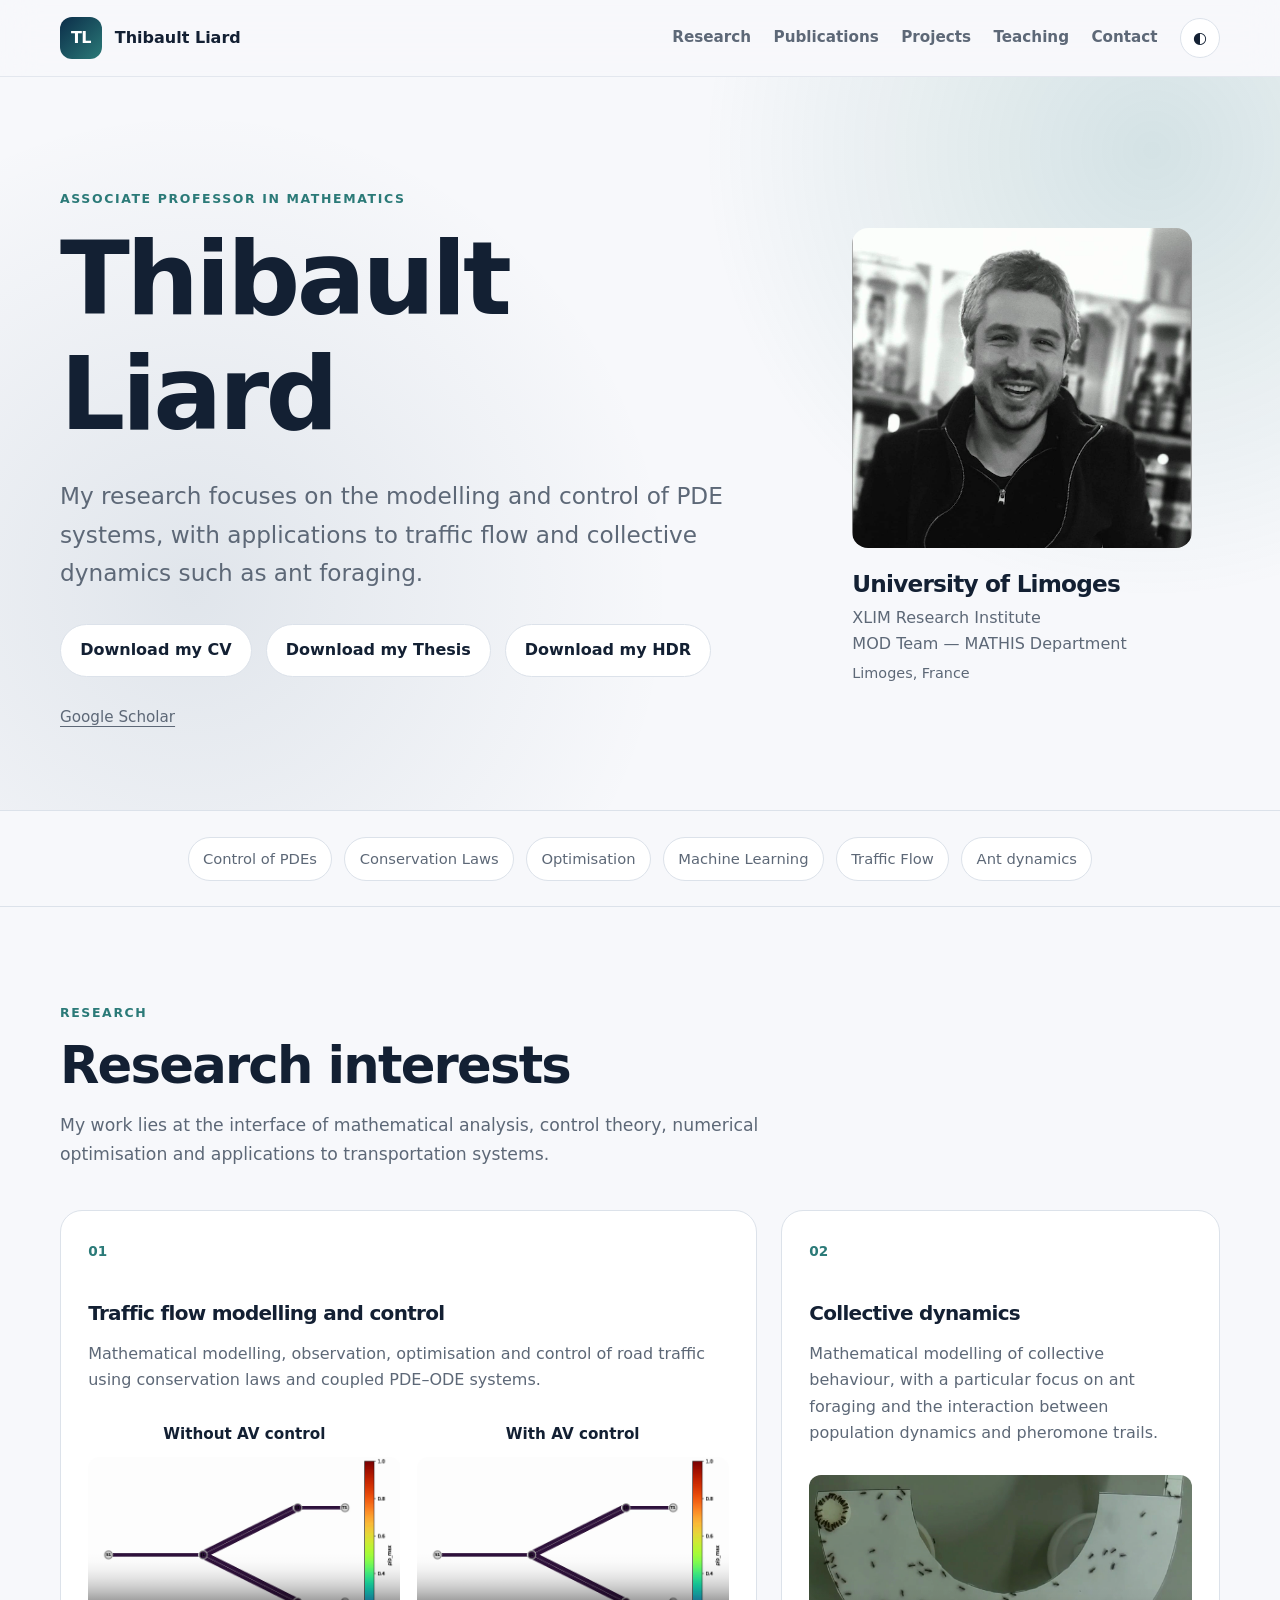
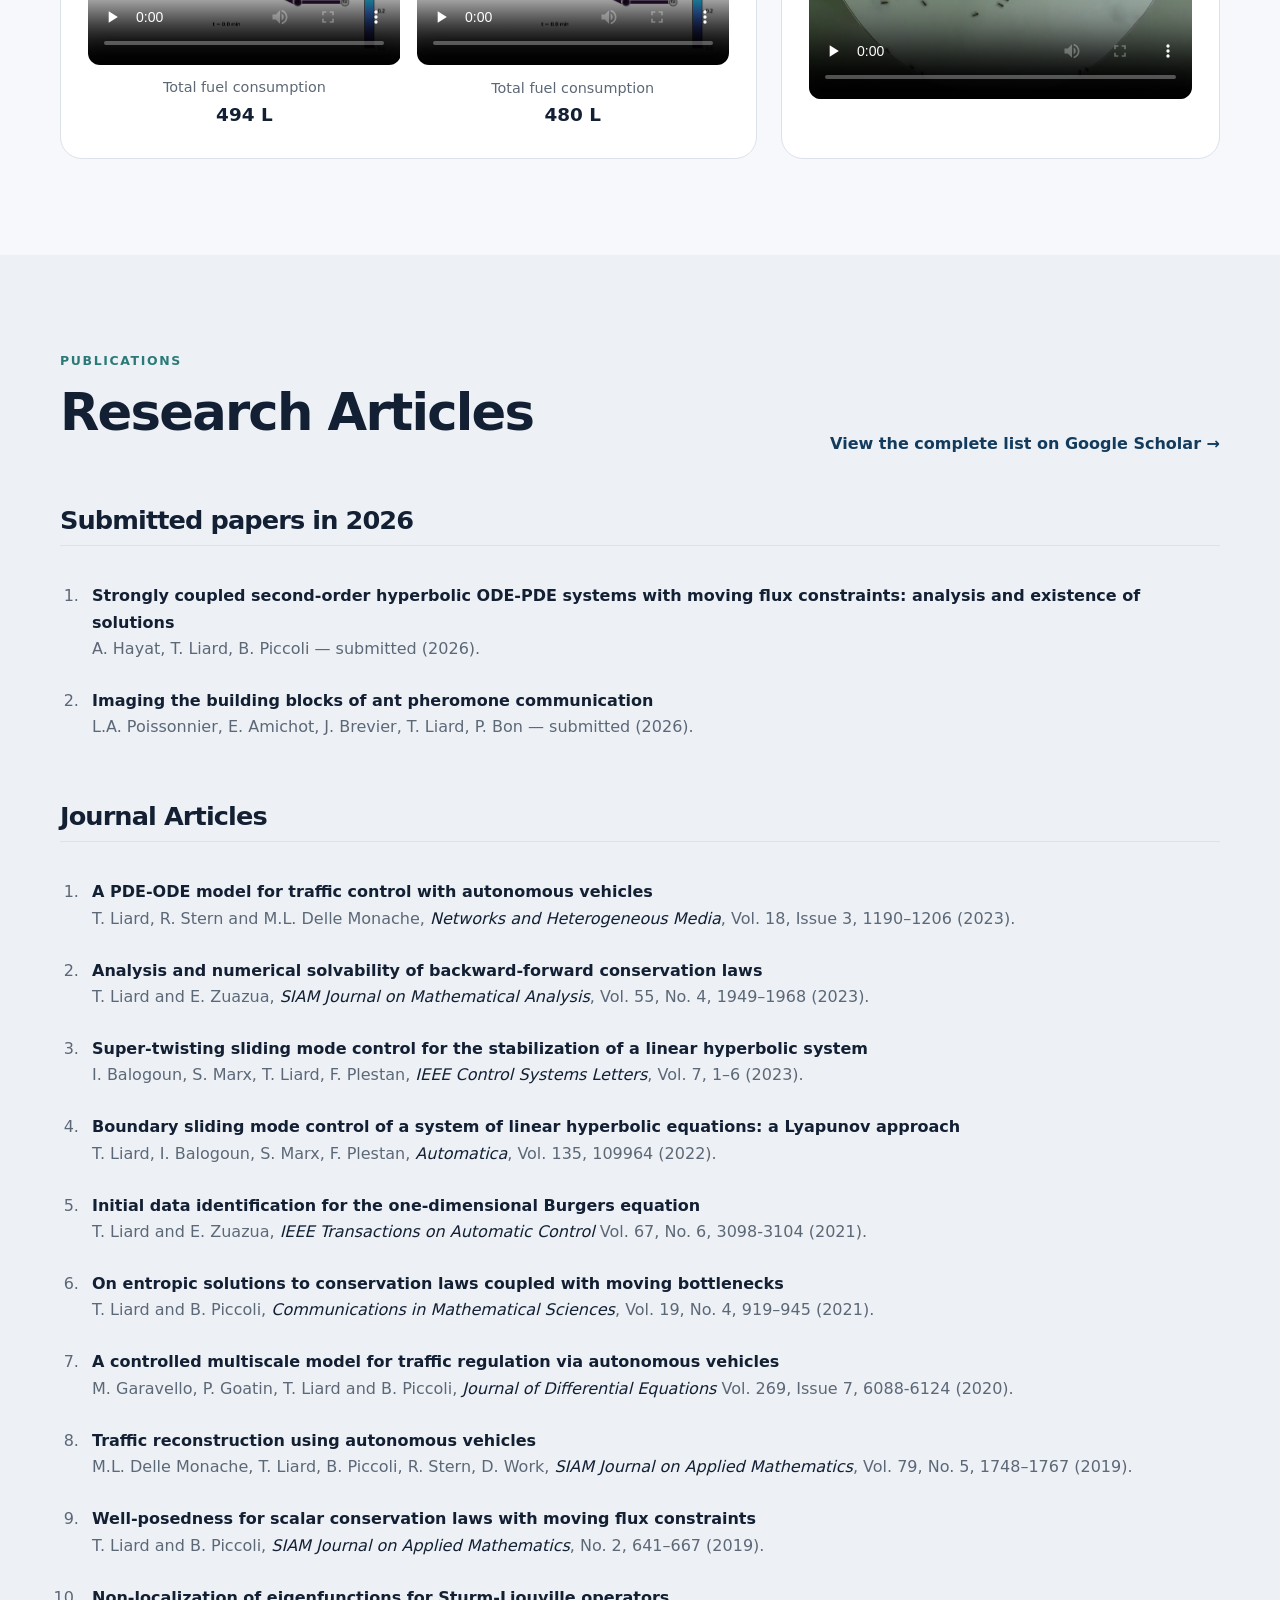
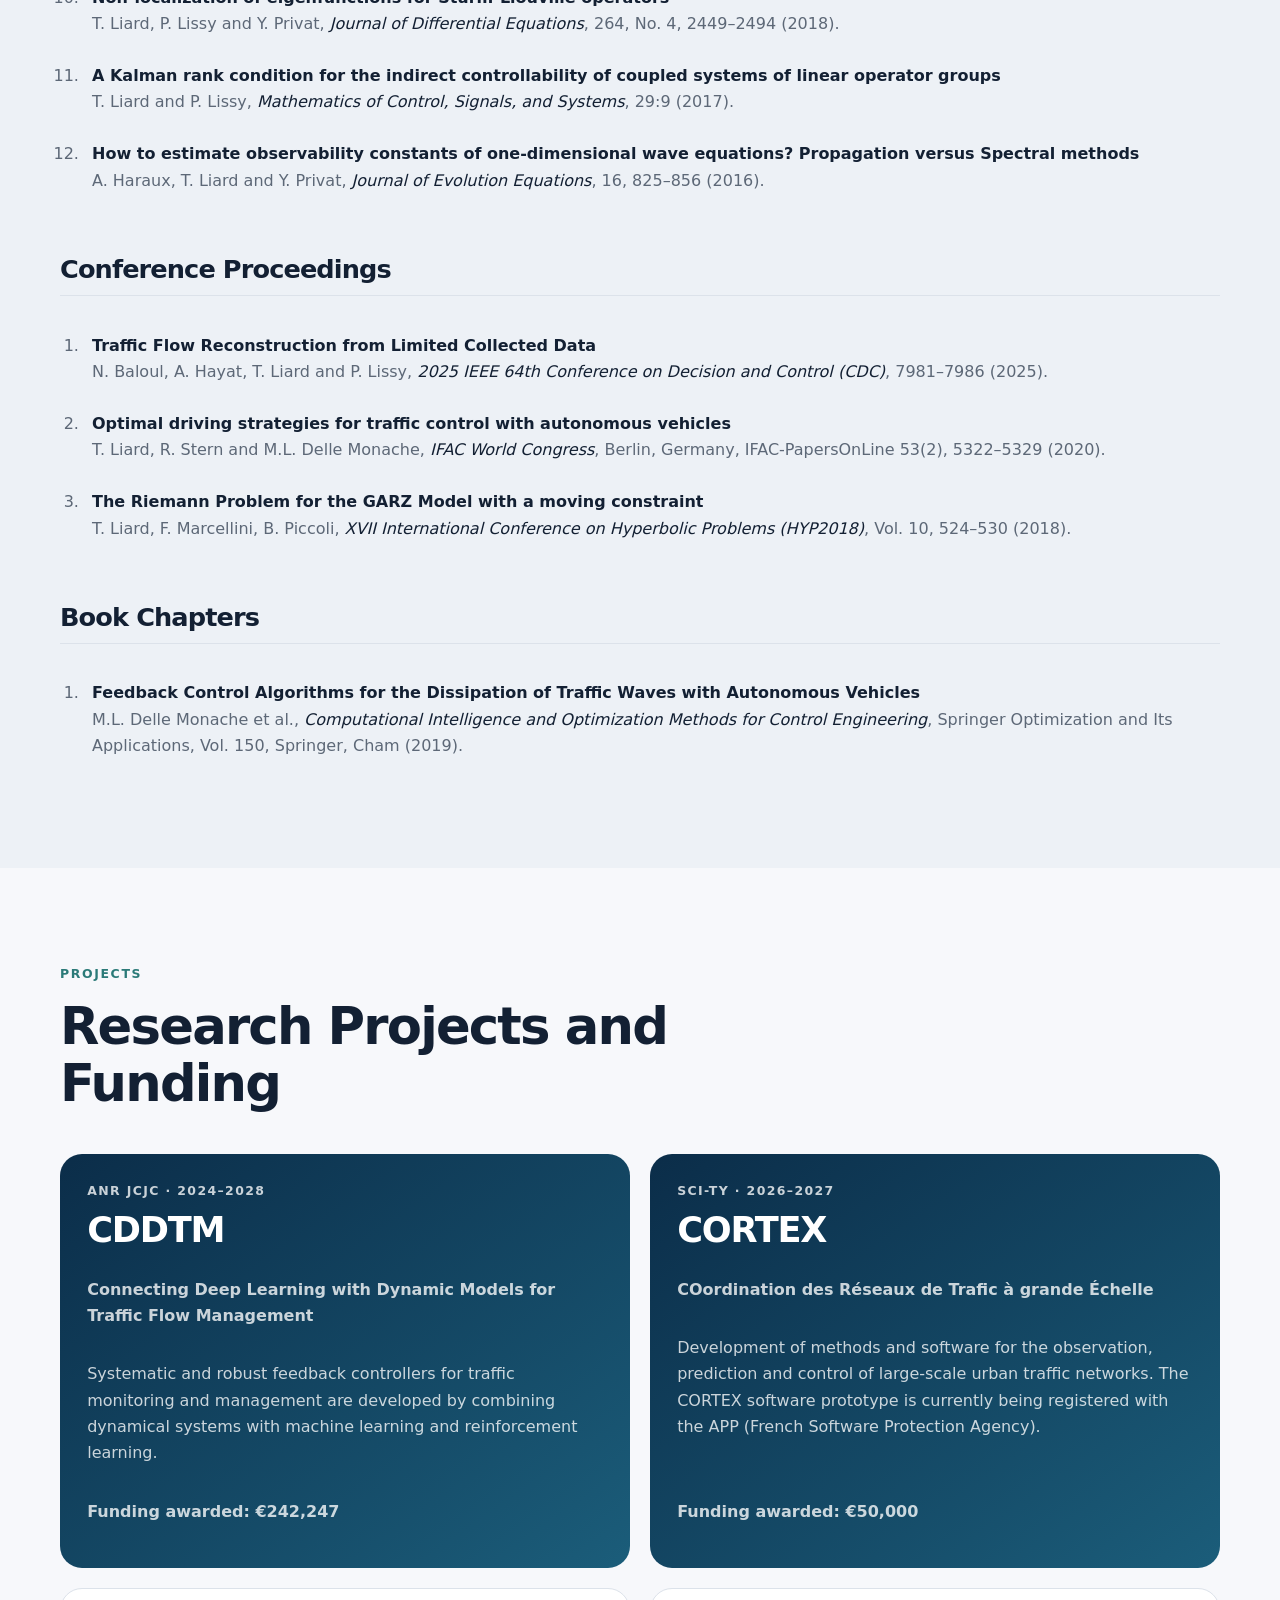
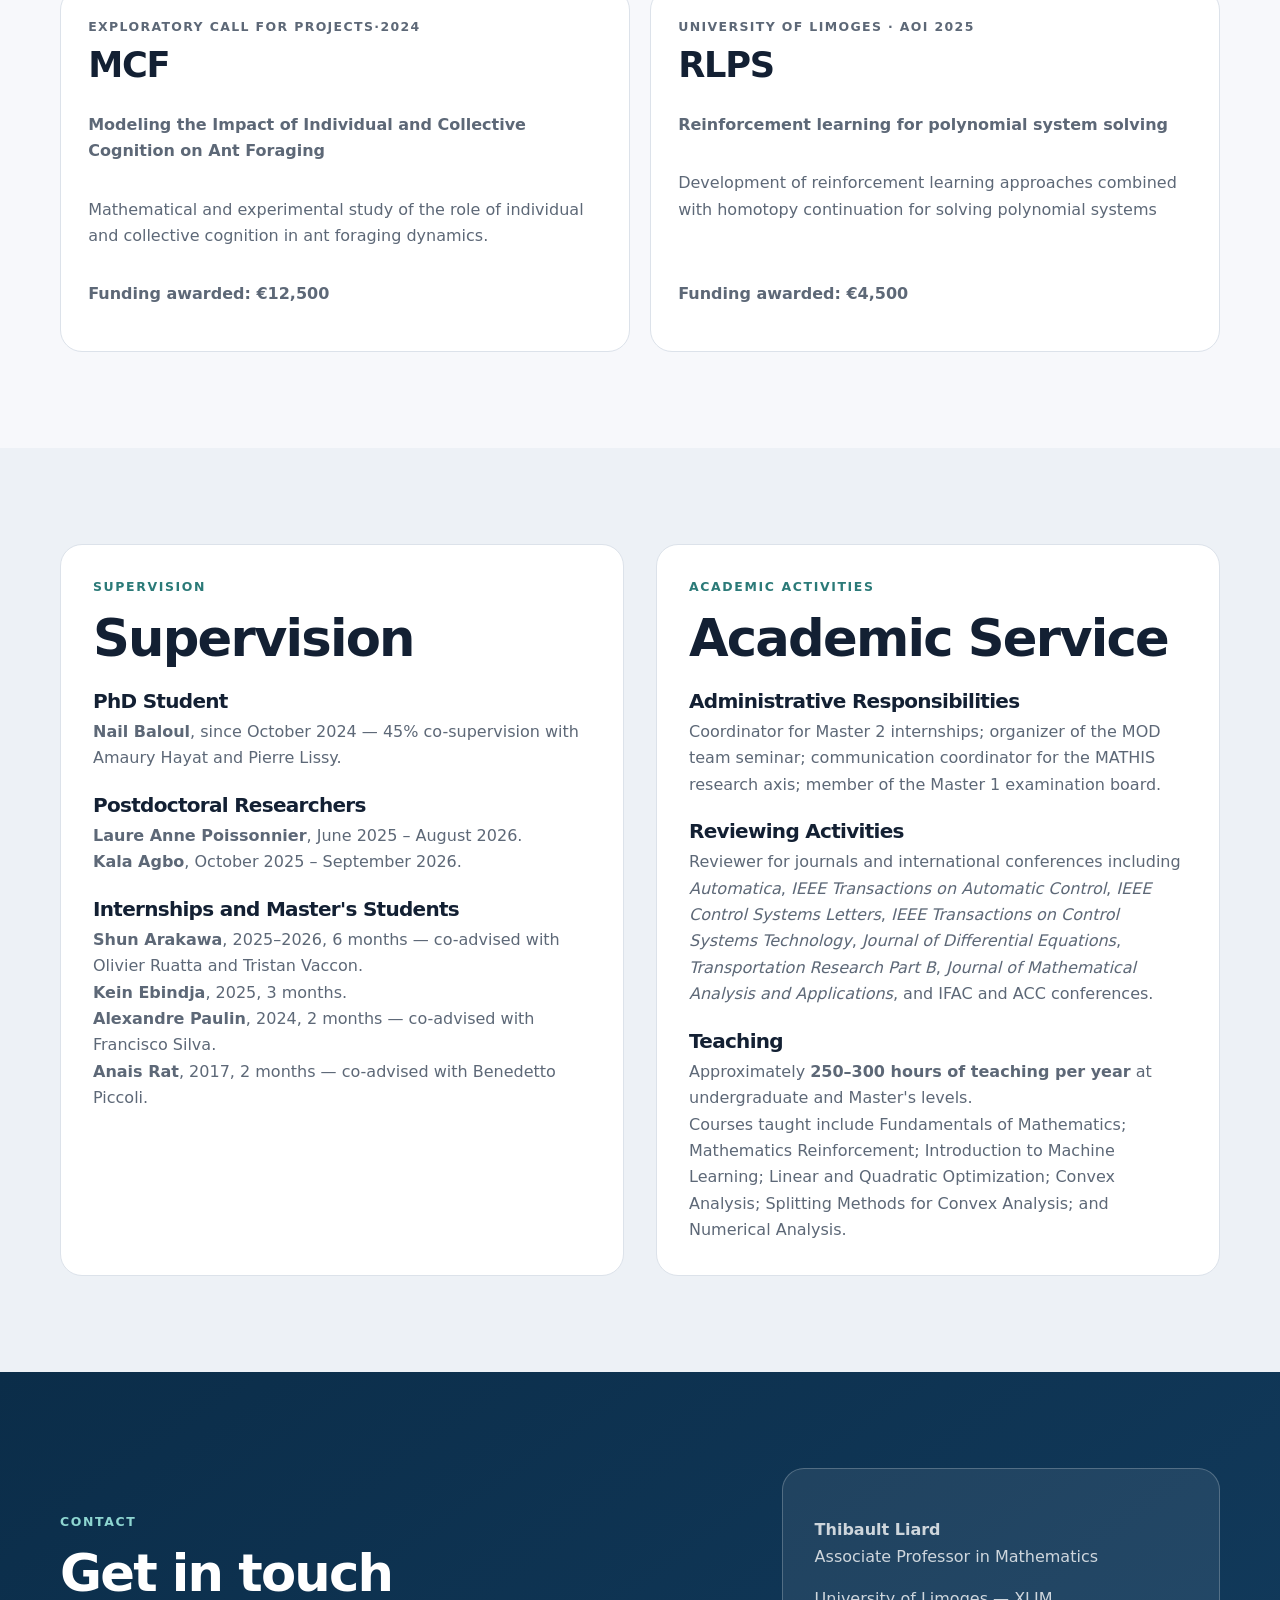
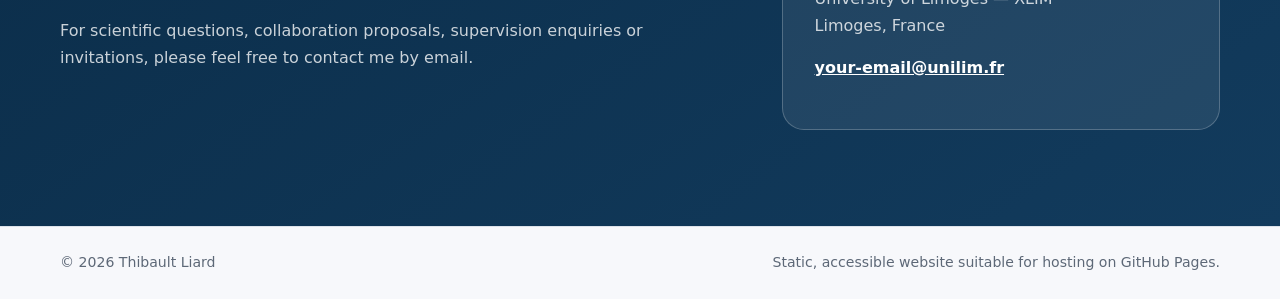
==== index.html @ 139b0fdb "Update index.html" ====
<!DOCTYPE html>
<html lang="en">
<head>
  <meta charset="utf-8">
  <meta name="viewport" content="width=device-width, initial-scale=1">
  <meta name="description" content="Professional website of Thibault Liard, Associate Professor in Mathematics at the University of Limoges and member of the XLIM research institute.">
  <title>Thibault Liard — Mathematics, Control and Traffic Flow</title>
  <link rel="stylesheet" href="styles.css">
  <script defer src="script.js"></script>
</head>
<body>
  <a class="skip-link" href="#contenu">Skip to content</a>

  <header class="site-header">
    <div class="container header-inner">
      <a class="brand" href="#accueil" aria-label="Back to the home page">
        <span class="brand-mark">TL</span>
        <span class="brand-text">Thibault Liard</span>
      </a>

      <button class="nav-toggle" type="button" aria-expanded="false" aria-controls="main-nav">
        <span class="sr-only">Open menu</span>
        <span></span><span></span><span></span>
      </button>

      <nav id="main-nav" class="main-nav" aria-label="Main navigation">
        <a href="#recherche">Research</a>
        <a href="#publications">Publications</a>
        <a href="#projets">Projects</a>
        <a href="#enseignement">Teaching</a>
        <a href="#contact">Contact</a>
        <button class="theme-toggle" type="button" aria-label="Change theme">◐</button>
      </nav>
    </div>
  </header>

  <main id="contenu">
    <section id="accueil" class="hero">
      <div class="container hero-grid">
        <div class="hero-copy">
          <p class="eyebrow">Associate Professor in Mathematics</p>
          <h1>Thibault Liard</h1>
          <p class="lead">
            My research focuses on the modelling and control of PDE systems, with applications to traffic flow and collective dynamics such as ant foraging.
          </p>
          <div class="hero-actions">
            <a class="button secondary" href="CV_Liard_en.pdf">Download my CV</a>
            <a class="button secondary" href="Thesis_Liard.pdf">Download my Thesis</a>
            <a class="button secondary" href="HDR_Liard.pdf">Download my HDR</a>
          </div>
          <ul class="quick-links" aria-label="Professional profiles">
            <li><a href="https://scholar.google.com/citations?user=RPJ83CIAAAAJ&hl=fr">Google Scholar</a></li>
          </ul>
        </div>

        <div class="hero-profile">
          <img class="profile-photo"
               src="photo-thibault.png"
               alt="Thibault Liard">

          <div class="profile-info">
            <h2>University of Limoges</h2>
            <p>XLIM Research Institute<br>MOD Team — MATHIS Department</p>
            <p class="small">Limoges, France</p>
          </div>
      </div>
    </section>

    <section class="section intro-strip" aria-label="Research areas">
      <div class="container chips">
        <span>Control of PDEs</span>
        <span>Conservation Laws</span>
        <span>Optimisation</span>
        <span>Machine Learning</span>
        <span>Traffic Flow</span>
        <span>Ant dynamics</span>
      </div>
    </section>

    <section id="recherche" class="section">
      <div class="container">
        <div class="section-heading">
          <p class="eyebrow">Research</p>
          <h2>Research interests</h2>
          <p>
            My work lies at the interface of mathematical analysis, control theory,
            numerical optimisation and applications to transportation systems.
          </p>
        </div>
        <div class="research-grid">

        <!-- TRAFFIC FLOW -->
        <article class="research-card">
          <span class="card-number">01</span>
          <h3>Traffic flow modelling and control</h3>
      
          <p>
            Mathematical modelling, observation, optimisation and control of road traffic
            using conservation laws and coupled PDE–ODE systems.
          </p>
      
          <div class="traffic-comparison">
      
            <div class="simulation">
              <h4>Without AV control</h4>
      
              <video controls playsinline preload="none"
                poster="frame_0001_nobn.png">
                <source src="trafic_sim_nobn.mp4" type="video/mp4">
              </video>
      
              <p class="tfc">
                Total fuel consumption<br>
                <strong>494 L</strong>
              </p>
            </div>
      
            <div class="simulation">
              <h4>With AV control</h4>
      
              <video controls playsinline preload="none"
                poster="frame_0001_bn.png">
                <source src="trafic_sim_bn.mp4" type="video/mp4">
              </video>
      
              <p class="tfc">
                Total fuel consumption<br>
                <strong>480 L</strong>
              </p>
            </div>
      
          </div>
        </article>
      
      
        <!-- ANTS -->
        <article class="research-card">
          <span class="card-number">02</span>
          <h3>Collective dynamics</h3>
      
          <p>
            Mathematical modelling of collective behaviour, with a particular focus
            on ant foraging and the interaction between population dynamics and
            pheromone trails.
          </p>
      
          <div class="ants-video">
            <video controls playsinline preload="none"
              poster="frame_4000_ant.png">
              <source src="ants.mp4" type="video/mp4">
            </video>
          </div>
      
        </article>
      
      </div>
 
      </div>
    </section>
    <section id="publications" class="section section-alt">
      <div class="container">
    
        <div class="section-heading split-heading">
          <div>
            <p class="eyebrow">Publications</p>
            <h2>Research Articles</h2>
          </div>
          <a class="text-link" href="https://scholar.google.com/citations?user=RPJ83CIAAAAJ&hl=fr">View the complete list on Google Scholar →</a>
        </div>
    
    
        <!-- SUBMITTED PAPERS -->
        <div class="publication-group">
          <h3 class="publication-category">Submitted papers in 2026</h3>
    
          <ol class="publication-items">
            <li>
              <strong>Strongly coupled second-order hyperbolic ODE-PDE systems with moving flux constraints: analysis and existence of solutions</strong><br>
              A. Hayat, T. Liard, B. Piccoli — submitted (2026).
            </li>
    
            <li>
              <strong>Imaging the building blocks of ant pheromone communication</strong><br>
              L.A. Poissonnier, E. Amichot, J. Brevier, T. Liard, P. Bon — submitted (2026).
            </li>
          </ol>
        </div>
    
    
        <!-- JOURNAL ARTICLES -->
        <div class="publication-group">
          <h3 class="publication-category">Journal Articles</h3>
    
          <ol class="publication-items">
    
            <li>
              <strong>A PDE-ODE model for traffic control with autonomous vehicles</strong><br>
              T. Liard, R. Stern and M.L. Delle Monache,
              <em>Networks and Heterogeneous Media</em>,
              Vol. 18, Issue 3, 1190–1206 (2023).
            </li>
    
            <li>
              <strong>Analysis and numerical solvability of backward-forward conservation laws</strong><br>
              T. Liard and E. Zuazua,
              <em>SIAM Journal on Mathematical Analysis</em>,
              Vol. 55, No. 4, 1949–1968 (2023).
            </li>
    
            <li>
              <strong>Super-twisting sliding mode control for the stabilization of a linear hyperbolic system</strong><br>
              I. Balogoun, S. Marx, T. Liard, F. Plestan,
              <em>IEEE Control Systems Letters</em>,
              Vol. 7, 1–6 (2023).
            </li>
    
            <li>
              <strong>Boundary sliding mode control of a system of linear hyperbolic equations: a Lyapunov approach</strong><br>
              T. Liard, I. Balogoun, S. Marx, F. Plestan,
              <em>Automatica</em>,
              Vol. 135, 109964 (2022).
            </li>
    
            <li>
              <strong>Initial data identification for the one-dimensional Burgers equation</strong><br>
              T. Liard and E. Zuazua,
              <em>IEEE Transactions on Automatic Control</em> 
              Vol. 67, No. 6, 3098-3104 (2021).
            </li>
    
            <li>
              <strong>On entropic solutions to conservation laws coupled with moving bottlenecks</strong><br>
              T. Liard and B. Piccoli,
              <em>Communications in Mathematical Sciences</em>,
              Vol. 19, No. 4, 919–945 (2021).
            </li>
    
            <li>
              <strong>A controlled multiscale model for traffic regulation via autonomous vehicles</strong><br>
              M. Garavello, P. Goatin, T. Liard and B. Piccoli,
              <em>Journal of Differential Equations</em> 
              Vol. 269, Issue 7, 6088-6124 (2020).
            </li>
    
            <li>
              <strong>Traffic reconstruction using autonomous vehicles</strong><br>
              M.L. Delle Monache, T. Liard, B. Piccoli, R. Stern, D. Work,
              <em>SIAM Journal on Applied Mathematics</em>,
              Vol. 79, No. 5, 1748–1767 (2019).
            </li>
    
            <li>
              <strong>Well-posedness for scalar conservation laws with moving flux constraints</strong><br>
              T. Liard and B. Piccoli,
              <em>SIAM Journal on Applied Mathematics</em>,
              No. 2, 641–667 (2019).
            </li>
    
            <li>
              <strong>Non-localization of eigenfunctions for Sturm-Liouville operators</strong><br>
              T. Liard, P. Lissy and Y. Privat,
              <em>Journal of Differential Equations</em>,
              264, No. 4, 2449–2494 (2018).
            </li>
    
            <li>
              <strong>A Kalman rank condition for the indirect controllability of coupled systems of linear operator groups</strong><br>
              T. Liard and P. Lissy,
              <em>Mathematics of Control, Signals, and Systems</em>,
              29:9 (2017).
            </li>
    
            <li>
              <strong>How to estimate observability constants of one-dimensional wave equations? Propagation versus Spectral methods</strong><br>
              A. Haraux, T. Liard and Y. Privat,
              <em>Journal of Evolution Equations</em>,
              16, 825–856 (2016).
            </li>
    
          </ol>
        </div>
    
    
        <!-- CONFERENCE PROCEEDINGS -->
        <div class="publication-group">
          <h3 class="publication-category">Conference Proceedings</h3>
    
          <ol class="publication-items">
    
            <li>
              <strong>Traffic Flow Reconstruction from Limited Collected Data</strong><br>
              N. Baloul, A. Hayat, T. Liard and P. Lissy,
              <em>2025 IEEE 64th Conference on Decision and Control (CDC)</em>,
              7981–7986 (2025).
            </li>
    
            <li>
              <strong>Optimal driving strategies for traffic control with autonomous vehicles</strong><br>
              T. Liard, R. Stern and M.L. Delle Monache,
              <em>IFAC World Congress</em>, Berlin, Germany,
              IFAC-PapersOnLine 53(2), 5322–5329 (2020).
            </li>
    
            <li>
              <strong>The Riemann Problem for the GARZ Model with a moving constraint</strong><br>
              T. Liard, F. Marcellini, B. Piccoli,
              <em>XVII International Conference on Hyperbolic Problems (HYP2018)</em>,
              Vol. 10, 524–530 (2018).
            </li>
    
          </ol>
        </div>
    
    
        <!-- BOOK CHAPTERS -->
        <div class="publication-group">
          <h3 class="publication-category">Book Chapters</h3>
    
          <ol class="publication-items">
            <li>
              <strong>Feedback Control Algorithms for the Dissipation of Traffic Waves with Autonomous Vehicles</strong><br>
              M.L. Delle Monache et al.,
              <em>Computational Intelligence and Optimization Methods for Control Engineering</em>,
              Springer Optimization and Its Applications, Vol. 150, Springer, Cham (2019).
            </li>
          </ol>
        </div>
    
      </div>
    </section>

    <section id="projets" class="section">
  <div class="container">

    <div class="section-heading">
      <p class="eyebrow">Projects</p>
      <h2>Research Projects and Funding</h2>
    </div>

    <div class="card-grid two-columns">

      <!-- CDDTM -->
      <article class="project-card featured">
        <p class="project-type">ANR JCJC · 2024–2028</p>
        <h3>CDDTM</h3>

        <p class="project-subtitle">
         Connecting Deep Learning with Dynamic Models for Traffic Flow Management
        </p>

        <p>
         Systematic and robust feedback controllers for traffic monitoring and management are developed by combining dynamical systems with machine learning and reinforcement learning. 
        </p>

        <p>
          <strong>Funding awarded: €242,247</strong>
        </p>
      </article>


      <!-- CORTEX -->
      <article class="project-card featured">
        <p class="project-type">Sci-ty · 2026–2027</p>

        <h3>CORTEX</h3>

        <p class="project-subtitle">
          COordination des Réseaux de Trafic à grande Échelle
        </p>

        <p>
          Development of methods and software for the observation, prediction
          and control of large-scale urban traffic networks.
          The CORTEX software prototype is currently being registered
          with the APP (French Software Protection Agency).
        </p>
        <p>
          <strong>Funding awarded: €50,000</strong>
        </p>


      </article>


      <!-- MCF -->
      <article class="project-card">
        <p class="project-type">Exploratory Call for Projects·2024</p>

        <h3>MCF</h3>

        <p class="project-subtitle">
          Modeling the Impact of Individual and Collective Cognition on Ant Foraging
        </p>

        <p>
          Mathematical and experimental study of the role of individual
          and collective cognition in ant foraging dynamics.
        </p>

        <p>
          <strong>Funding awarded: €12,500</strong>
        </p>
      </article>


      <!-- RLPS -->
      <article class="project-card">
        <p class="project-type">University of Limoges · AOI 2025</p>

        <h3>RLPS</h3>

        <p class="project-subtitle">
          Reinforcement learning for polynomial system solving
        </p>

        <p>
          Development of reinforcement learning approaches combined with homotopy continuation 
          for solving polynomial systems
        </p>

        <p>
          <strong>Funding awarded: €4,500</strong>
        </p>
      </article>

    </div>
  </div>
</section>

<section id="enseignement" class="section section-alt">
  <div class="container academic-grid">

    <!-- SUPERVISION -->
    <div class="academic-block">
      <p class="eyebrow">Supervision</p>
      <h2>Supervision</h2>

      <div class="academic-subsection">
        <h3>PhD Student</h3>
        <p>
          <strong>Nail Baloul</strong>, since October 2024 —
          45% co-supervision with Amaury Hayat and Pierre Lissy.
        </p>
      </div>

      <div class="academic-subsection">
        <h3>Postdoctoral Researchers</h3>
        <p>
          <strong>Laure Anne Poissonnier</strong>, June 2025 – August 2026.<br>
          <strong>Kala Agbo</strong>, October 2025 – September 2026.
        </p>
      </div>

      <div class="academic-subsection">
        <h3>Internships and Master's Students</h3>
        <p>
          <strong>Shun Arakawa</strong>, 2025–2026, 6 months —
          co-advised with Olivier Ruatta and Tristan Vaccon.<br>
          <strong>Kein Ebindja</strong>, 2025, 3 months.<br>
          <strong>Alexandre Paulin</strong>, 2024, 2 months —
          co-advised with Francisco Silva.<br>
          <strong>Anais Rat</strong>, 2017, 2 months —
          co-advised with Benedetto Piccoli.
        </p>
      </div>
    </div>


    <!-- ACADEMIC SERVICE -->
    <div class="academic-block">
      <p class="eyebrow">Academic Activities</p>
      <h2>Academic Service</h2>

      <div class="academic-subsection">
        <h3>Administrative Responsibilities</h3>
        <p>
          Coordinator for Master 2 internships; organizer of the MOD team seminar;
          communication coordinator for the MATHIS research axis;
          member of the Master 1 examination board.
        </p>
      </div>

      <div class="academic-subsection">
        <h3>Reviewing Activities</h3>
        <p>
          Reviewer for journals and international conferences including
          <em>Automatica</em>,
          <em>IEEE Transactions on Automatic Control</em>,
          <em>IEEE Control Systems Letters</em>,
          <em>IEEE Transactions on Control Systems Technology</em>,
          <em>Journal of Differential Equations</em>,
          <em>Transportation Research Part B</em>,
          <em>Journal of Mathematical Analysis and Applications</em>,
          and IFAC and ACC conferences.
        </p>
      </div>

      <div class="academic-subsection">
        <h3>Teaching</h3>
        <p>
          Approximately <strong>250–300 hours of teaching per year</strong>
          at undergraduate and Master's levels.
        </p>
        <p>
          Courses taught include Fundamentals of Mathematics; Mathematics Reinforcement;
          Introduction to Machine Learning; Linear and Quadratic Optimization;
          Convex Analysis; Splitting Methods for Convex Analysis; and Numerical Analysis.
        </p>
      </div>
    </div>

  </div>
</section>

    <section id="contact" class="section contact-section">
      <div class="container contact-grid">
        <div>
          <p class="eyebrow">Contact</p>
          <h2>Get in touch</h2>
          <p>
            For scientific questions, collaboration proposals, supervision
            enquiries or invitations, please feel free to contact me by email.
          </p>
        </div>
        <div class="contact-card">
          <p><strong>Thibault Liard</strong><br>Associate Professor in Mathematics</p>
          <p>University of Limoges — XLIM<br>Limoges, France</p>
          <p><a href="mailto:your-email@unilim.fr">your-email@unilim.fr</a></p>
        </div>
      </div>
    </section>
  </main>

  <footer class="site-footer">
    <div class="container footer-inner">
      <p>© <span id="year"></span> Thibault Liard</p>
      <p>Static, accessible website suitable for hosting on GitHub Pages.</p>
    </div>
  </footer>
</body>
</html>
---- styles.css ----
:root {
  --bg: #f7f8fb;
  --surface: #ffffff;
  --surface-alt: #edf1f6;
  --text: #132033;
  --muted: #5d6877;
  --line: #dce2ea;
  --primary: #123b5d;
  --primary-strong: #0b2d49;
  --accent: #2b7a78;
  --shadow: 0 20px 60px rgba(19, 32, 51, 0.10);
  --radius: 22px;
  --container: 1160px;
}

html[data-theme="dark"] {
  --bg: #0c1420;
  --surface: #121e2d;
  --surface-alt: #162435;
  --text: #edf3f8;
  --muted: #a8b5c4;
  --line: #29394c;
  --primary: #78b7dd;
  --primary-strong: #9ccbe7;
  --accent: #77c7c1;
  --shadow: 0 20px 60px rgba(0, 0, 0, 0.25);
}

* { box-sizing: border-box; }
html { scroll-behavior: smooth; }
body {
  margin: 0;
  font-family: Inter, ui-sans-serif, system-ui, -apple-system, BlinkMacSystemFont, "Segoe UI", sans-serif;
  background: var(--bg);
  color: var(--text);
  line-height: 1.65;
}

a { color: inherit; }
img { max-width: 100%; }
button, input, textarea, select { font: inherit; }

.container {
  width: min(calc(100% - 2rem), var(--container));
  margin-inline: auto;
}

.skip-link {
  position: fixed;
  left: 1rem;
  top: -5rem;
  z-index: 999;
  padding: .75rem 1rem;
  background: var(--surface);
  border-radius: .5rem;
}
.skip-link:focus { top: 1rem; }

.sr-only {
  position: absolute;
  width: 1px;
  height: 1px;
  padding: 0;
  margin: -1px;
  overflow: hidden;
  clip: rect(0, 0, 0, 0);
  white-space: nowrap;
  border: 0;
}

.site-header {
  position: sticky;
  top: 0;
  z-index: 50;
  background: color-mix(in srgb, var(--bg) 88%, transparent);
  backdrop-filter: blur(18px);
  border-bottom: 1px solid color-mix(in srgb, var(--line) 70%, transparent);
}

.header-inner {
  min-height: 76px;
  display: flex;
  align-items: center;
  justify-content: space-between;
  gap: 2rem;
}

.brand {
  display: inline-flex;
  align-items: center;
  gap: .8rem;
  text-decoration: none;
  font-weight: 750;
}

.brand-mark {
  display: grid;
  place-items: center;
  width: 42px;
  height: 42px;
  border-radius: 12px;
  color: white;
  background: linear-gradient(135deg, var(--primary-strong), var(--accent));
  letter-spacing: -.04em;
}

.main-nav {
  display: flex;
  align-items: center;
  gap: 1.4rem;
}

.main-nav a {
  text-decoration: none;
  font-size: .95rem;
  font-weight: 650;
  color: var(--muted);
}
.main-nav a:hover, .main-nav a:focus { color: var(--primary); }

.theme-toggle, .nav-toggle {
  border: 1px solid var(--line);
  background: var(--surface);
  color: var(--text);
  cursor: pointer;
}

.theme-toggle {
  width: 40px;
  height: 40px;
  border-radius: 50%;
}

.nav-toggle {
  display: none;
  width: 44px;
  height: 44px;
  border-radius: 12px;
  align-items: center;
  justify-content: center;
  flex-direction: column;
  gap: 4px;
}
.nav-toggle span:not(.sr-only) {
  display: block;
  width: 20px;
  height: 2px;
  background: currentColor;
}

.hero {
  padding: 7rem 0 5rem;
  overflow: hidden;
  background:
    radial-gradient(circle at 90% 10%, color-mix(in srgb, var(--accent) 17%, transparent), transparent 28rem),
    radial-gradient(circle at 15% 70%, color-mix(in srgb, var(--primary) 10%, transparent), transparent 30rem);
}

.hero-grid {
  display: grid;
  grid-template-columns: minmax(0, 1.55fr) minmax(280px, .8fr);
  gap: 5rem;
  align-items: center;
}

.eyebrow {
  margin: 0 0 .8rem;
  color: var(--accent);
  text-transform: uppercase;
  letter-spacing: .13em;
  font-size: .78rem;
  font-weight: 800;
}

h1, h2, h3 {
  line-height: 1.12;
  letter-spacing: -.035em;
}
h1 {
  margin: 0;
  max-width: 850px;
  font-size: clamp(3rem, 8vw, 6.8rem);
}
h2 {
  margin: 0 0 1rem;
  font-size: clamp(2rem, 4vw, 3.5rem);
}
h3 {
  margin: 0 0 .7rem;
  font-size: 1.25rem;
}

.lead {
  max-width: 760px;
  margin: 1.6rem 0 0;
  font-size: clamp(1.15rem, 2vw, 1.45rem);
  color: var(--muted);
}

.hero-actions {
  display: flex;
  flex-wrap: wrap;
  gap: .85rem;
  margin-top: 2rem;
}

.button {
  display: inline-flex;
  align-items: center;
  justify-content: center;
  min-height: 48px;
  padding: .75rem 1.2rem;
  border-radius: 999px;
  font-weight: 750;
  text-decoration: none;
  border: 1px solid transparent;
}
.button.primary { background: var(--primary); color: var(--bg); }
html:not([data-theme="dark"]) .button.primary { color: #fff; }
.button.primary:hover { background: var(--primary-strong); }
.button.secondary { background: var(--surface); border-color: var(--line); }
.button.secondary:hover { border-color: var(--primary); }

.quick-links {
  display: flex;
  flex-wrap: wrap;
  gap: 1.3rem;
  list-style: none;
  margin: 1.7rem 0 0;
  padding: 0;
}
.quick-links a {
  color: var(--muted);
  text-underline-offset: .25rem;
  font-size: .95rem;
}
.hero-profile {
  max-width: 340px;
}

.profile-photo {
  width: 100%;
  height: 320px;
  object-fit: cover;
  object-position: center;
  border-radius: 16px;
  display: block;
}

.profile-info {
  margin-top: 1.4rem;
}

.profile-info h2 {
  margin-bottom: .5rem;
  font-size: 1.45rem;
}

.profile-info p {
  margin: .3rem 0;
  color: var(--muted);
}

.profile-info .small {
  font-size: .9rem;
}

.section { padding: 6rem 0; }
.section-alt { background: var(--surface-alt); }
.intro-strip { padding: 1.6rem 0; border-block: 1px solid var(--line); }

.chips {
  display: flex;
  flex-wrap: wrap;
  justify-content: center;
  gap: .75rem;
}
.chips span {
  padding: .55rem .9rem;
  background: var(--surface);
  border: 1px solid var(--line);
  border-radius: 999px;
  color: var(--muted);
  font-size: .92rem;
}

.section-heading {
  max-width: 760px;
  margin-bottom: 2.6rem;
}
.section-heading > p:not(.eyebrow) { color: var(--muted); font-size: 1.08rem; }
.split-heading {
  max-width: none;
  display: flex;
  align-items: end;
  justify-content: space-between;
  gap: 2rem;
}
.text-link { color: var(--primary); font-weight: 750; text-decoration: none; }
.text-link:hover { text-decoration: underline; }

.card-grid {
  display: grid;
  gap: 1.25rem;
}
.three-columns { grid-template-columns: repeat(3, 1fr); }
.two-columns { grid-template-columns: repeat(2, 1fr); }

.card, .project-card, .news-card {
  padding: 1.7rem;
  background: var(--surface);
  border: 1px solid var(--line);
  border-radius: var(--radius);
}
.card p, .project-card p, .news-card p { color: var(--muted); }
.card-number {
  display: inline-block;
  margin-bottom: 2.5rem;
  color: var(--accent);
  font-weight: 800;
  font-size: .85rem;
}

.publication-list { border-top: 1px solid var(--line); }
.publication {
  display: grid;
  grid-template-columns: 100px 1fr;
  gap: 1.5rem;
  padding: 2rem 0;
  border-bottom: 1px solid var(--line);
}
.publication p { margin: .35rem 0 0; color: var(--muted); }
.pub-year { color: var(--accent); font-size: 1.15rem; font-weight: 800; }
.pub-meta { font-size: .92rem; }

.project-card {
  min-height: 340px;
  padding: 1.7rem;
  background: var(--surface);
  border: 1px solid var(--line);
  border-radius: var(--radius);

  display: grid;
  grid-template-rows: auto auto auto 1fr auto;
  align-content: start;
}
.project-card.featured {
  color: white;
  background: linear-gradient(145deg, var(--primary-strong), #1b5d7a);
  border: none;
}
.project-card.featured p { color: rgba(255,255,255,.78); }
.project-type {
  margin: 0 0 .5rem;
  text-transform: uppercase;
  font-size: .78rem;
  letter-spacing: .11em;
  font-weight: 800;
}
.project-card h3 { font-size: 2.2rem; }
.project-subtitle { font-weight: 700; }

.teaching-grid {
  display: grid;
  grid-template-columns: minmax(0, .8fr) minmax(0, 1.2fr);
  gap: 5rem;
}
.timeline { border-left: 1px solid var(--line); padding-left: 2rem; }
.timeline article { position: relative; padding: 0 0 2.3rem; }
.timeline article:last-child { padding-bottom: 0; }
.timeline-dot {
  position: absolute;
  left: calc(-2rem - 7px);
  top: .4rem;
  width: 13px;
  height: 13px;
  border-radius: 50%;
  background: var(--accent);
  box-shadow: 0 0 0 5px var(--surface-alt);
}
.timeline-label { margin: 0 0 .35rem; color: var(--accent); font-weight: 800; font-size: .8rem; text-transform: uppercase; letter-spacing: .11em; }
.timeline p:last-child { color: var(--muted); }

.news-grid { display: grid; grid-template-columns: repeat(3, 1fr); gap: 1.25rem; }
.news-card time { color: var(--accent); font-size: .85rem; font-weight: 800; }
.news-card h3 { margin-top: 1.2rem; }

.contact-section {
  background: linear-gradient(145deg, var(--primary-strong), #123b5d);
  color: white;
}
.contact-grid {
  display: grid;
  grid-template-columns: 1.2fr .8fr;
  gap: 4rem;
  align-items: center;
}
.contact-section .eyebrow { color: #8ed6d1; }
.contact-section p { color: rgba(255,255,255,.78); }
.contact-card {
  padding: 2rem;
  border: 1px solid rgba(255,255,255,.22);
  border-radius: var(--radius);
  background: rgba(255,255,255,.08);
}
.contact-card a { color: white; font-weight: 750; }

.site-footer { padding: 1.5rem 0; border-top: 1px solid var(--line); }
.footer-inner { display: flex; justify-content: space-between; gap: 1rem; color: var(--muted); font-size: .88rem; }
.footer-inner p { margin: 0; }

:focus-visible { outline: 3px solid color-mix(in srgb, var(--accent) 70%, white); outline-offset: 3px; }

@media (max-width: 900px) {
  .hero { padding-top: 5rem; }
  .hero-grid, .teaching-grid, .contact-grid { grid-template-columns: 1fr; gap: 3rem; }
  .hero-grid { max-width: 760px; }
  .profile-card { max-width: 460px; }
  .three-columns, .news-grid { grid-template-columns: 1fr; }
  .two-columns { grid-template-columns: 1fr; }
  .split-heading { align-items: flex-start; flex-direction: column; }
  .research-grid {
  grid-template-columns: 1fr;}
  .nav-toggle { display: flex; }
  .main-nav {
    position: absolute;
    inset: 76px 1rem auto 1rem;
    display: none;
    flex-direction: column;
    align-items: stretch;
    padding: 1rem;
    background: var(--surface);
    border: 1px solid var(--line);
    border-radius: 16px;
    box-shadow: var(--shadow);
  }
  .main-nav.open { display: flex; }
  .main-nav a { padding: .5rem; }
  .theme-toggle { align-self: flex-start; }
}

.research-grid {
  display: grid;
  grid-template-columns: 1.35fr .85fr;
  gap: 1.5rem;
}

.research-card {
  padding: 1.7rem;
  background: var(--surface);
  border: 1px solid var(--line);
  border-radius: var(--radius);
}

.research-card > p {
  color: var(--muted);
}

.traffic-comparison {
  display: grid;
  grid-template-columns: 1fr 1fr;
  gap: 1rem;
  margin-top: 1.8rem;
}

.simulation h4 {
  margin: 0 0 .6rem;
  text-align: center;
  font-size: .95rem;
}

.simulation video,
.ants-video video {
  width: 100%;
  display: block;
  border-radius: 12px;
}

.tfc {
  margin: .7rem 0 0;
  text-align: center;
  color: var(--muted);
  font-size: .9rem;
}

.tfc strong {
  color: var(--text);
  font-size: 1.15rem;
}

.ants-video {
  margin-top: 1.8rem;
}

@media (max-width: 620px) {
  .section { padding: 4.2rem 0; }
  .hero { padding: 4.5rem 0 3.5rem; }
  .brand-text { display: none; }
  .publication { grid-template-columns: 1fr; gap: .5rem; }
  .footer-inner { flex-direction: column; }

  .traffic-comparison {
    grid-template-columns: 1fr;
  }
}
.publication-group {
  margin-top: 3rem;
}

.publication-category {
  margin-bottom: 1.5rem;
  padding-bottom: .7rem;
  border-bottom: 1px solid var(--line);
  font-size: 1.6rem;
}

.publication-items {
  margin: 0;
  padding-left: 1.5rem;
}

.publication-items li {
  padding: .8rem 0 .8rem .5rem;
  color: var(--muted);
}

.publication-items strong {
  color: var(--text);
  font-weight: 700;
}

.publication-items em {
  color: var(--text);
}
.academic-grid {
  display: grid;
  grid-template-columns: 1fr 1fr;
  gap: 2rem;
}

.academic-block {
  padding: 2rem;
  background: var(--surface);
  border: 1px solid var(--line);
  border-radius: var(--radius);
}

.academic-subsection {
  margin-top: 1.4rem;
}

.academic-subsection h3 {
  margin-bottom: .4rem;
}

.academic-subsection p {
  margin: 0;
  color: var(--muted);
}

@media (max-width: 900px) {
  .academic-grid {
    grid-template-columns: 1fr;
  }
}
@media (prefers-reduced-motion: reduce) {
  html { scroll-behavior: auto; }
  *, *::before, *::after {
    animation-duration: .01ms !important;
    transition-duration: .01ms !important;
  }
}
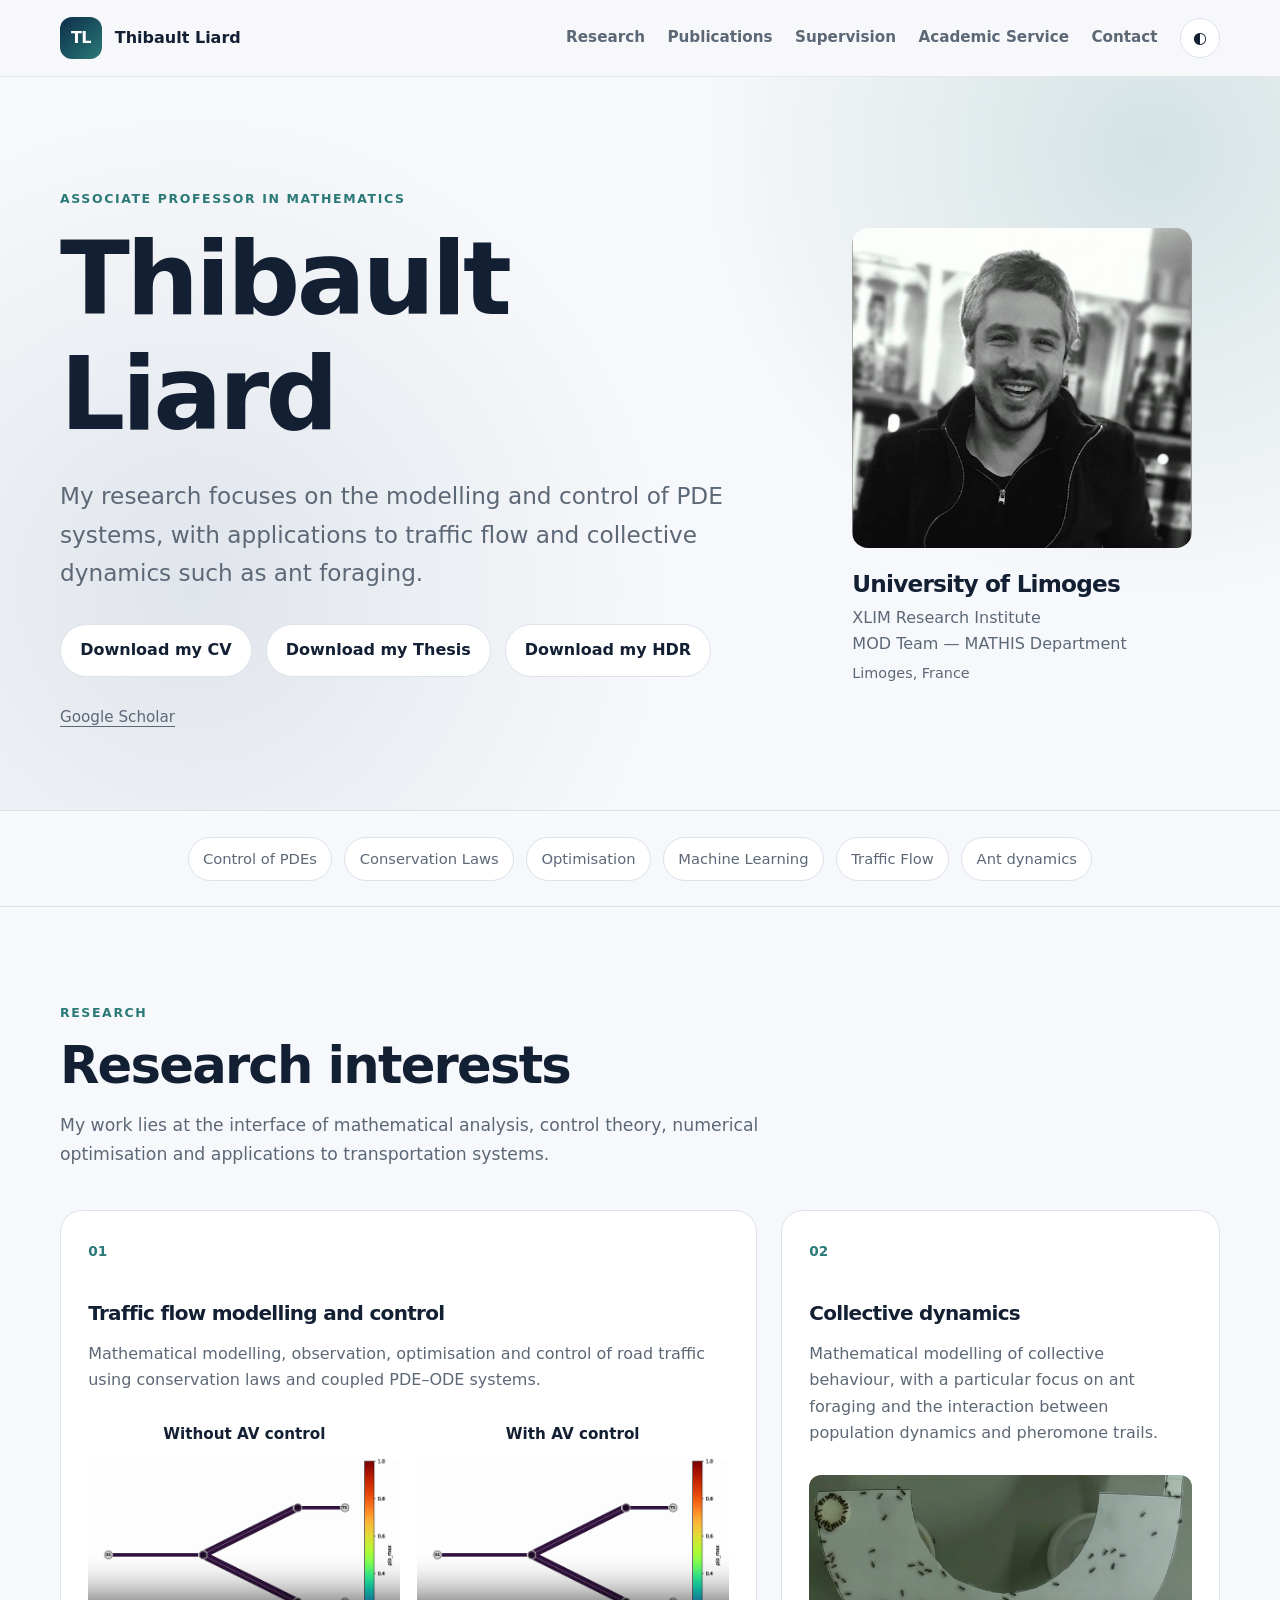
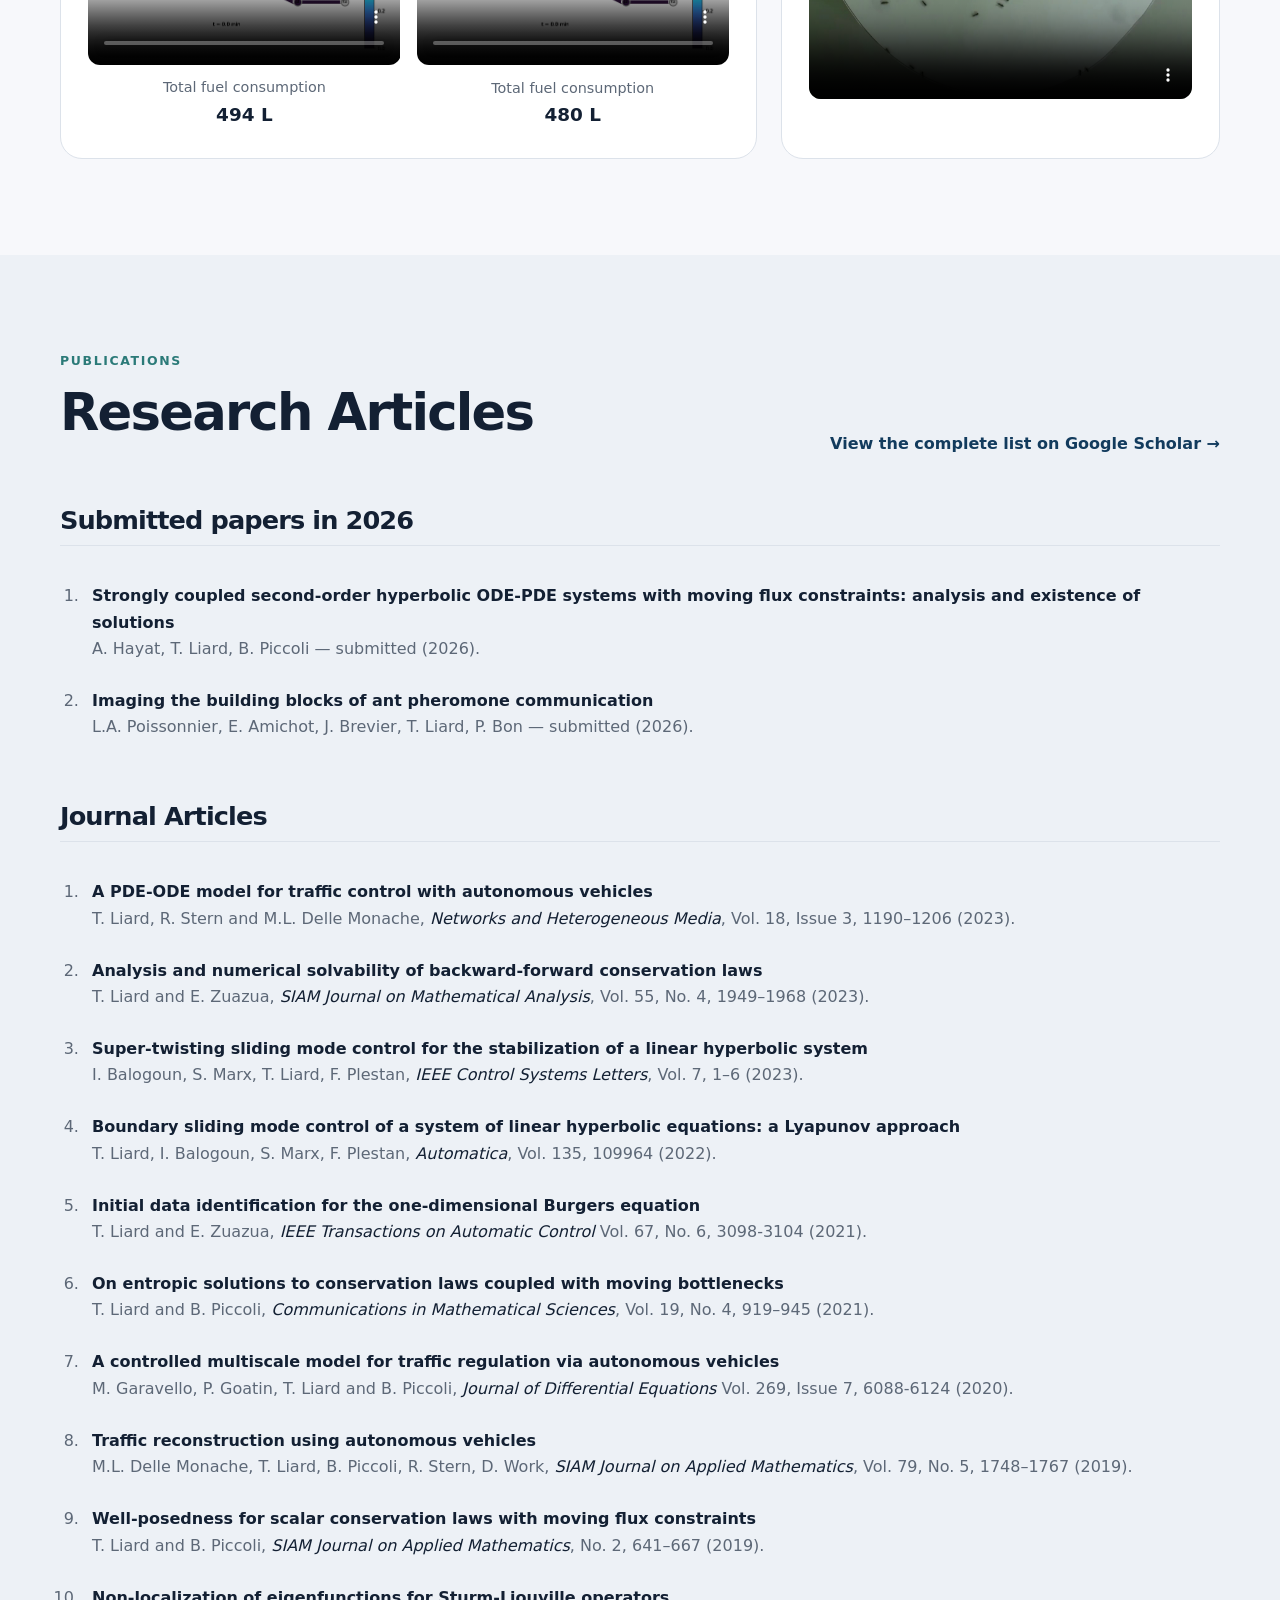
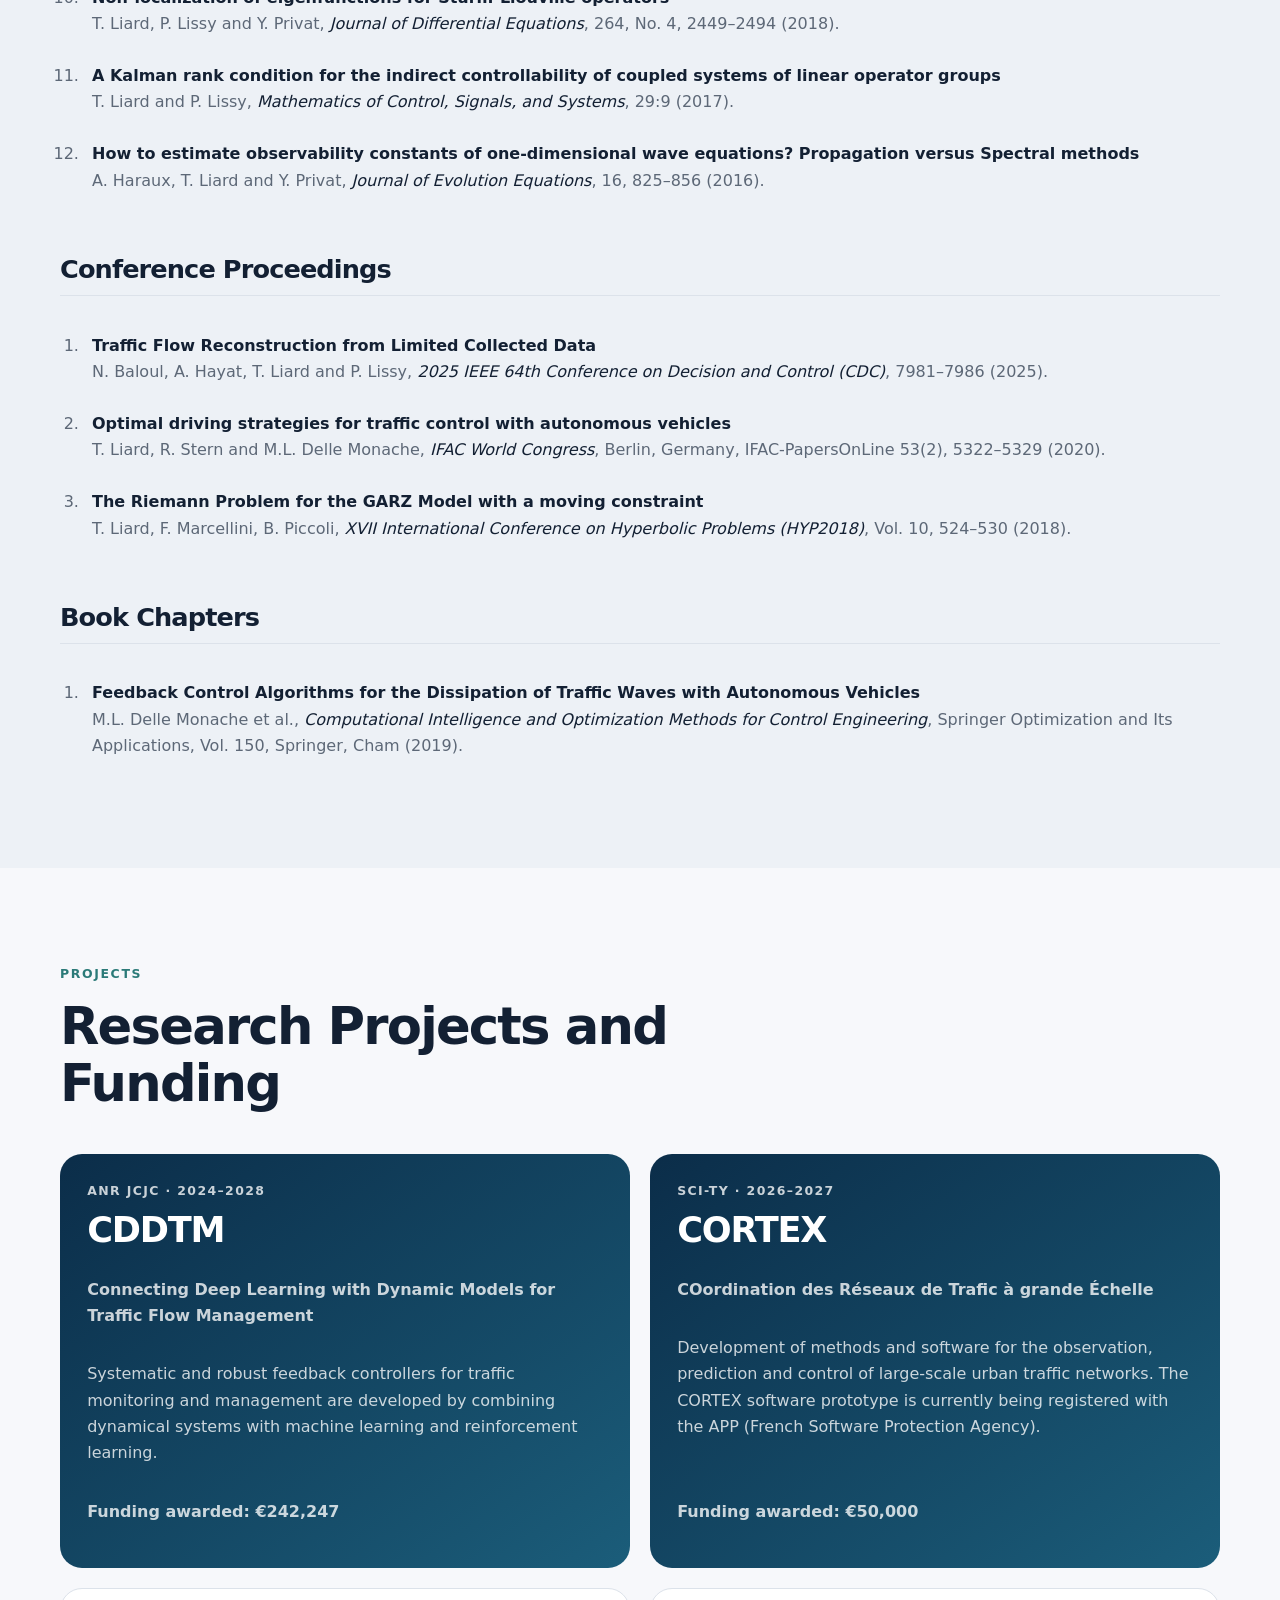
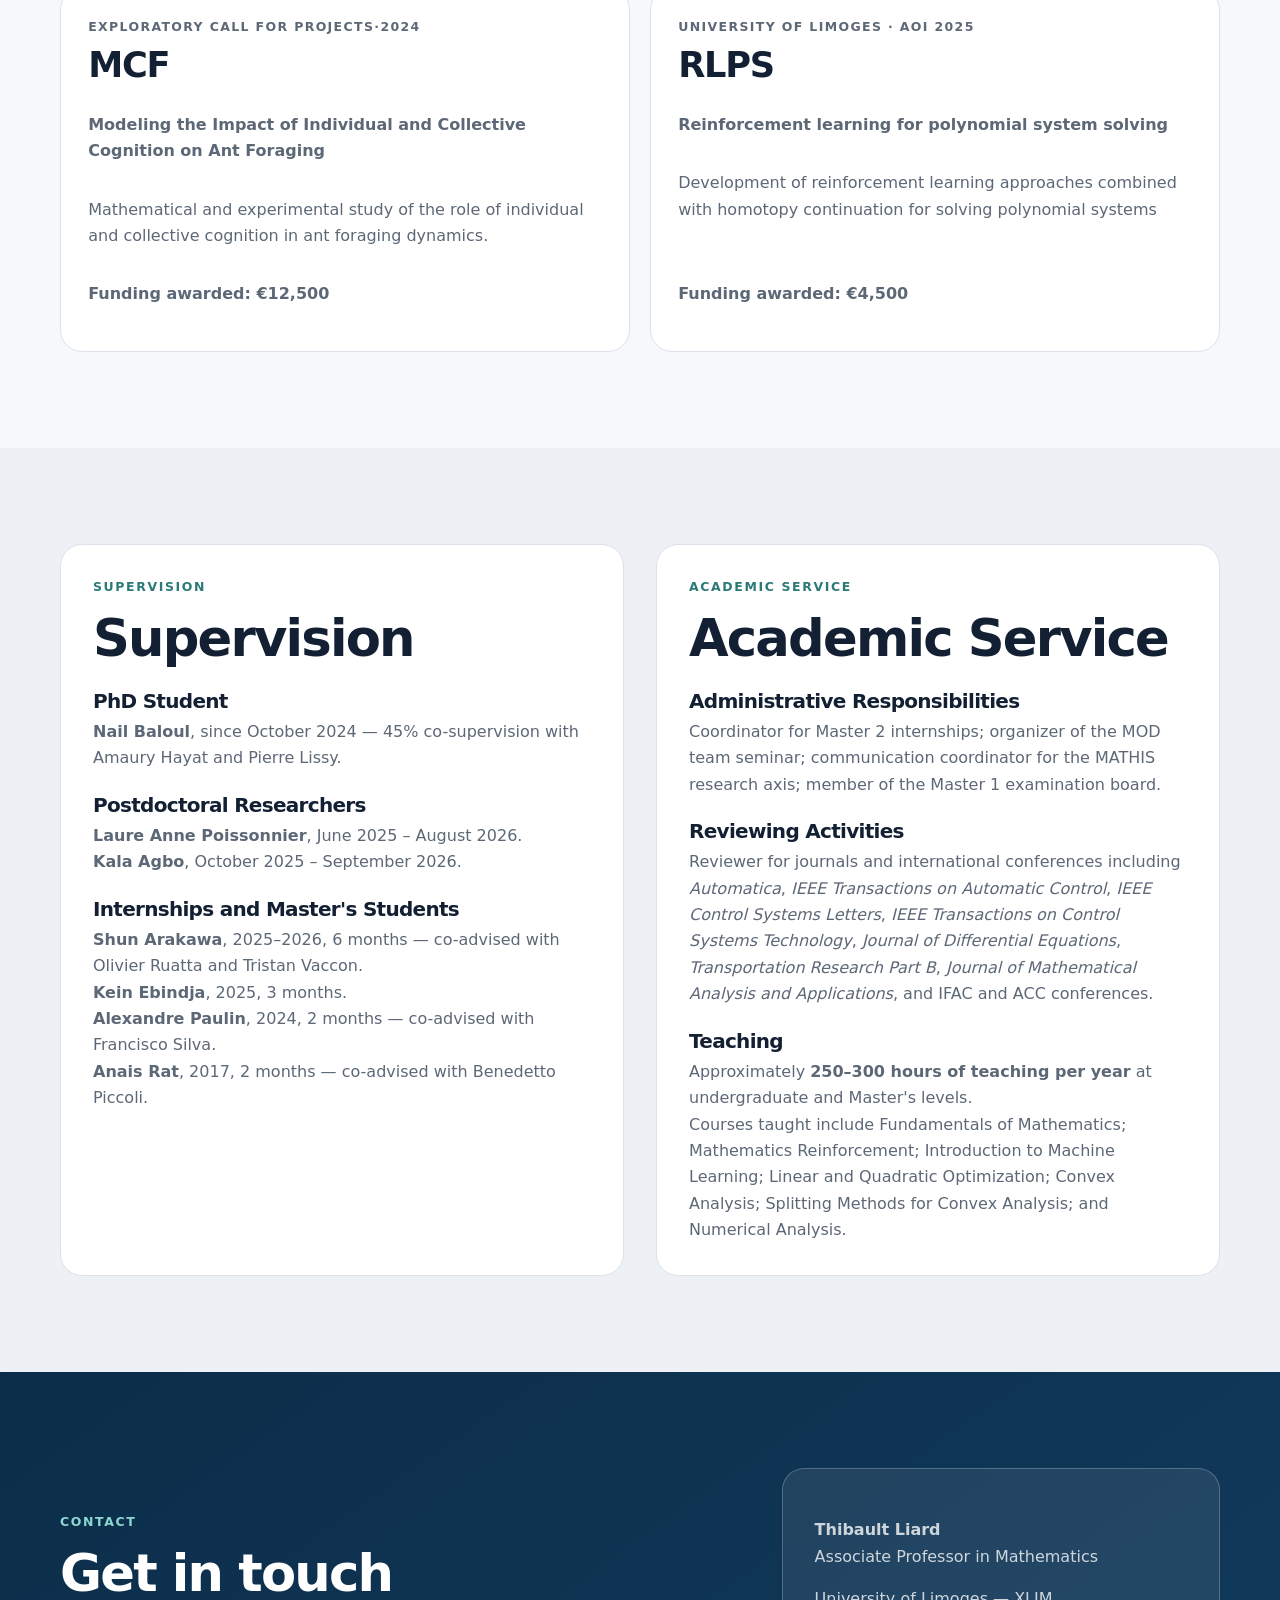
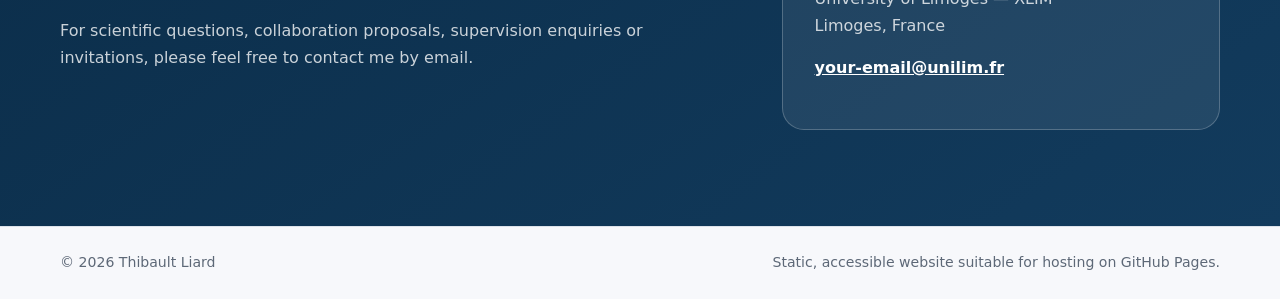
==== commit 44d7c8eb: "Update index.html" ====
--- a/index.html
+++ b/index.html
@@ -26,8 +26,8 @@
       <nav id="main-nav" class="main-nav" aria-label="Main navigation">
         <a href="#recherche">Research</a>
         <a href="#publications">Publications</a>
-        <a href="#projets">Projects</a>
-        <a href="#enseignement">Teaching</a>
+        <a href="#supervision">Supervision</a>
+        <a href="#academic-service">Academic Service</a>
         <a href="#contact">Contact</a>
         <button class="theme-toggle" type="button" aria-label="Change theme">◐</button>
       </nav>
@@ -431,7 +431,7 @@
   <div class="container academic-grid">
 
     <!-- SUPERVISION -->
-    <div class="academic-block">
+    <div class="academic-block" id="supervision">
       <p class="eyebrow">Supervision</p>
       <h2>Supervision</h2>
 
@@ -467,8 +467,8 @@
 
 
     <!-- ACADEMIC SERVICE -->
-    <div class="academic-block">
-      <p class="eyebrow">Academic Activities</p>
+    <div class="academic-block" id="academic-service">
+      <p class="eyebrow">Academic Service</p>
       <h2>Academic Service</h2>
 
       <div class="academic-subsection">
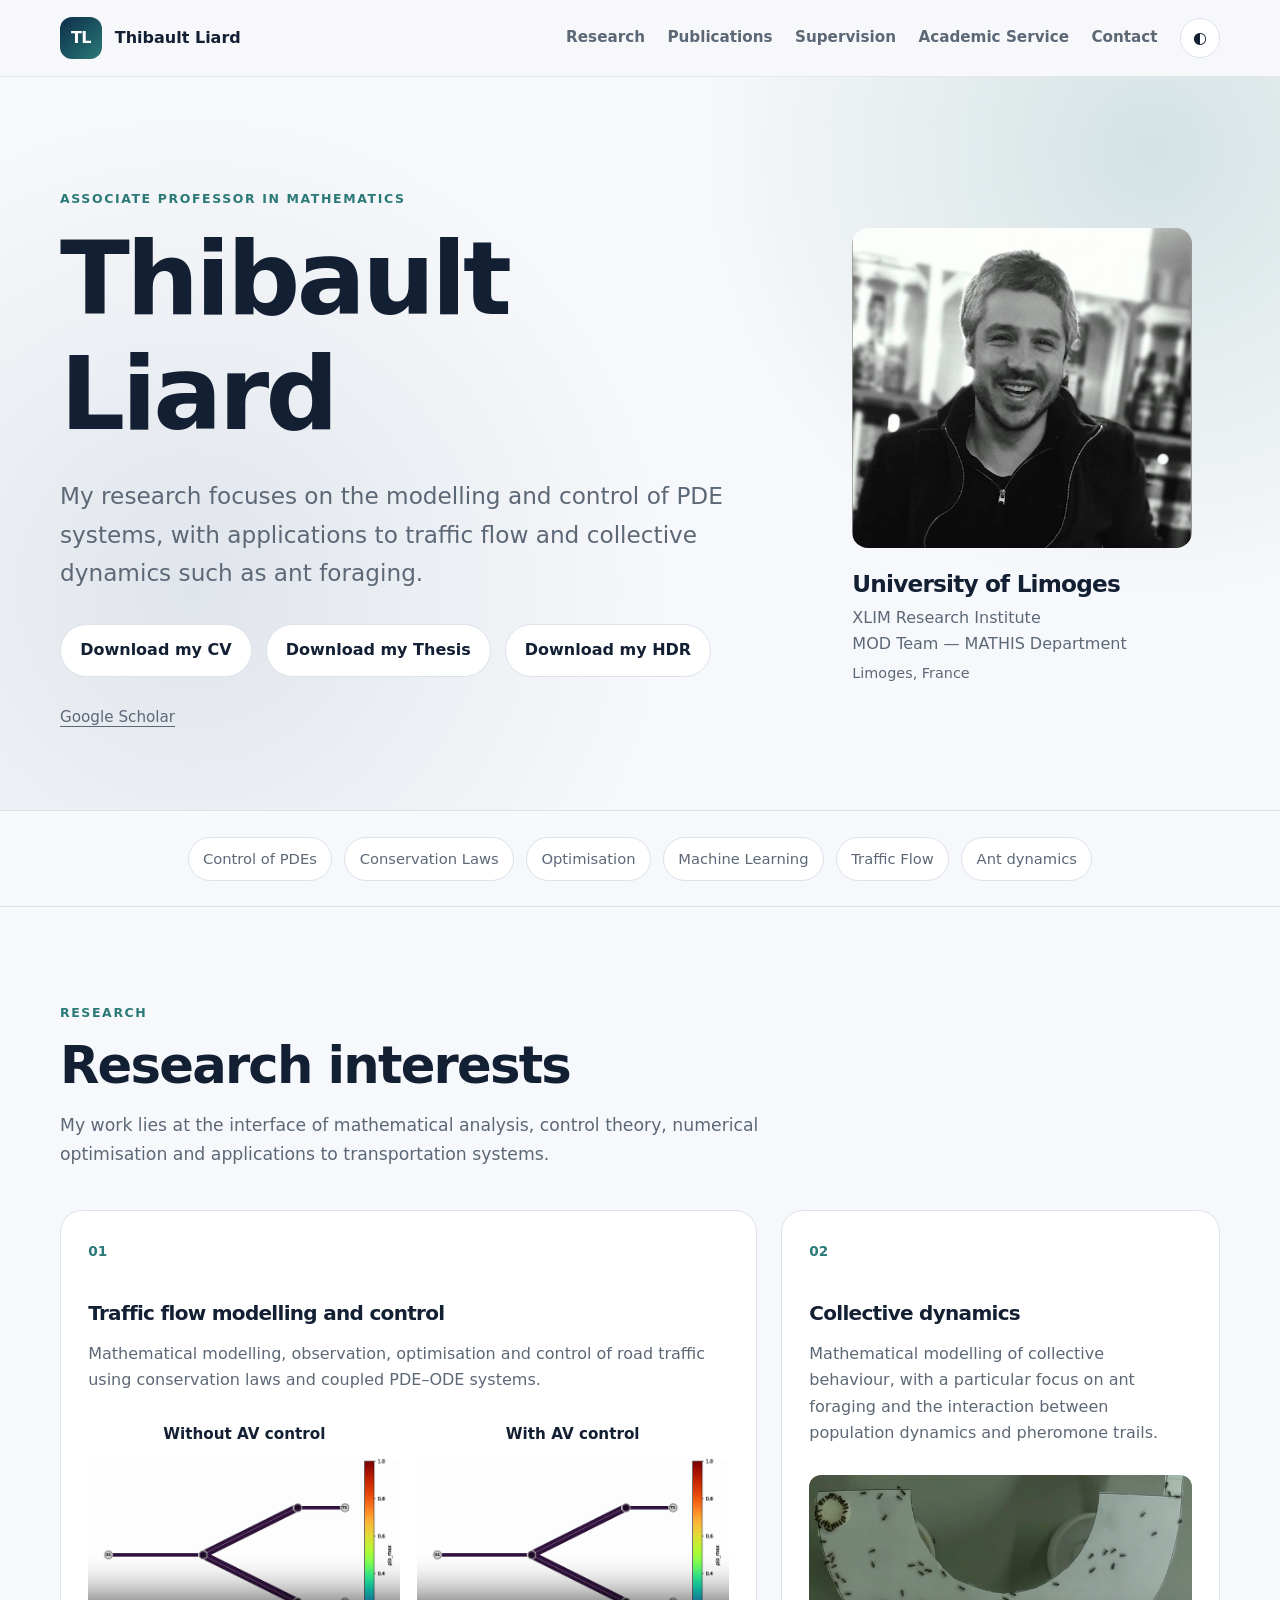
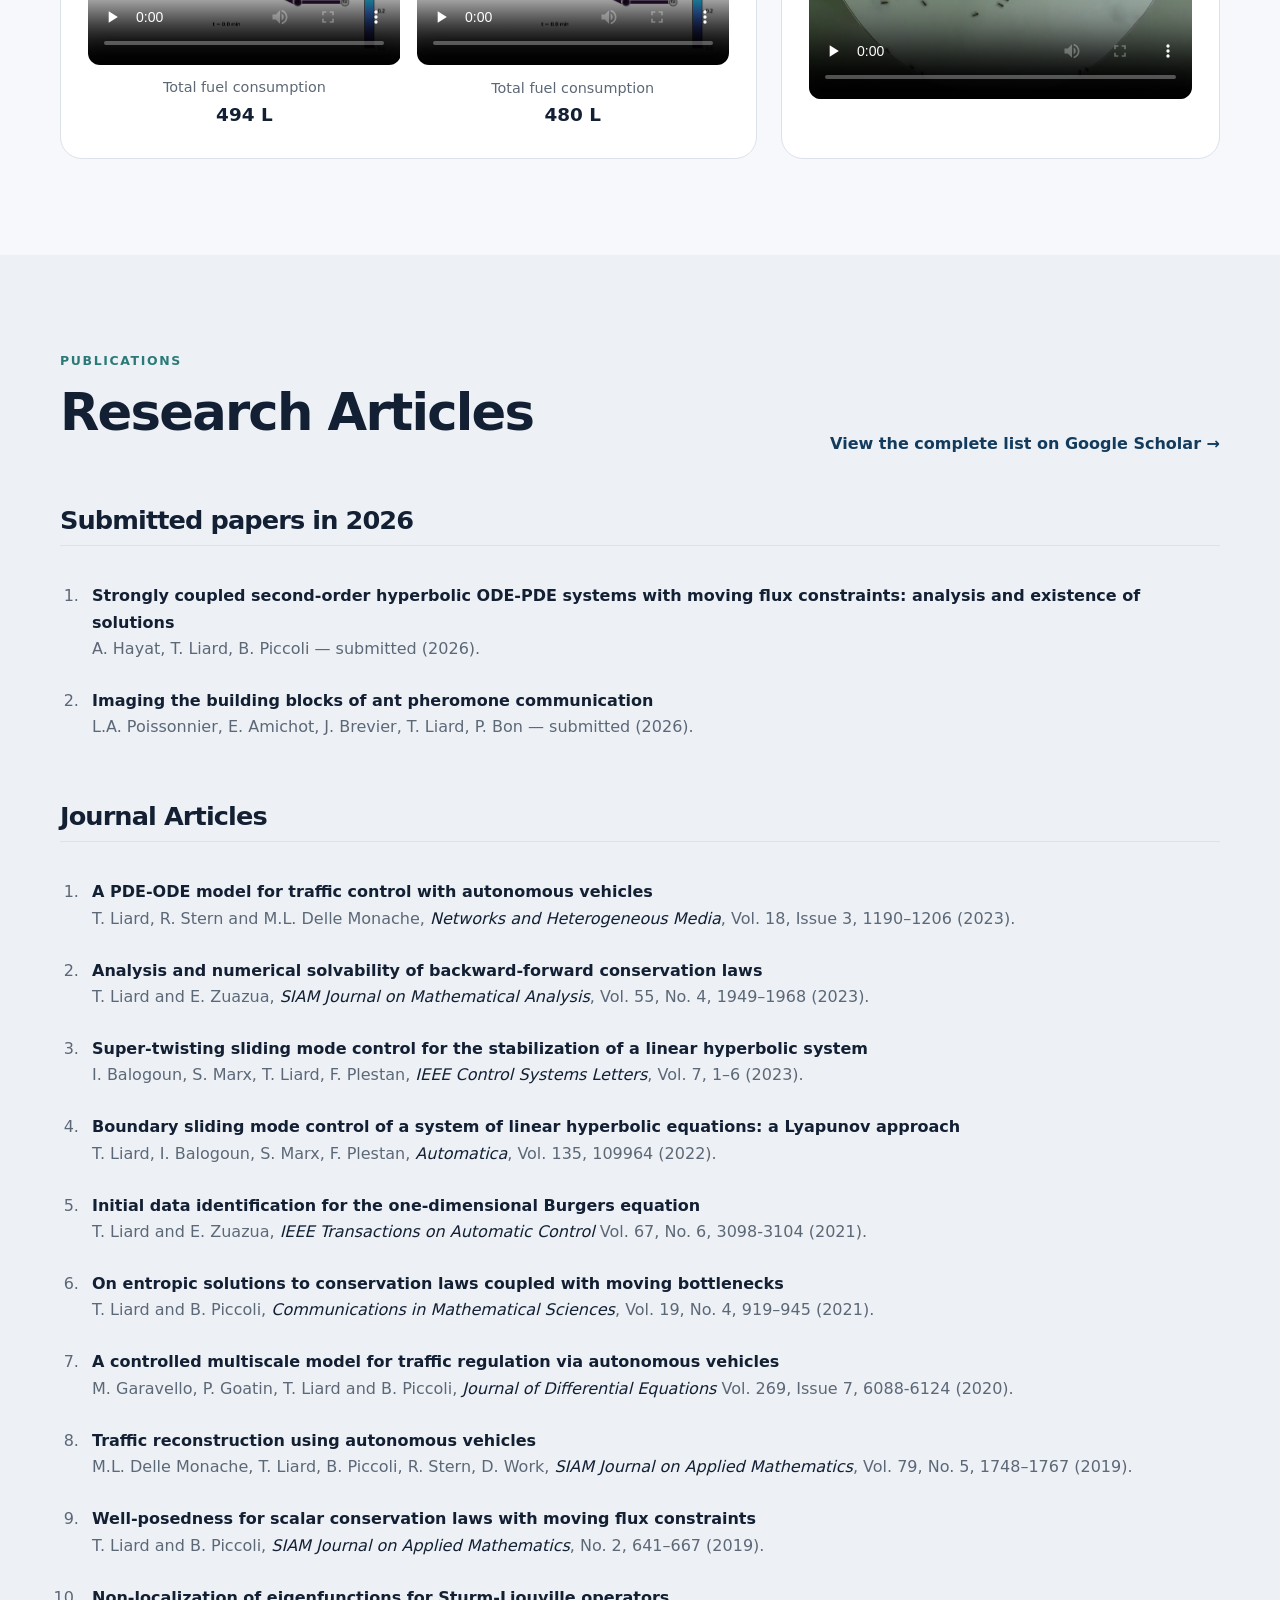
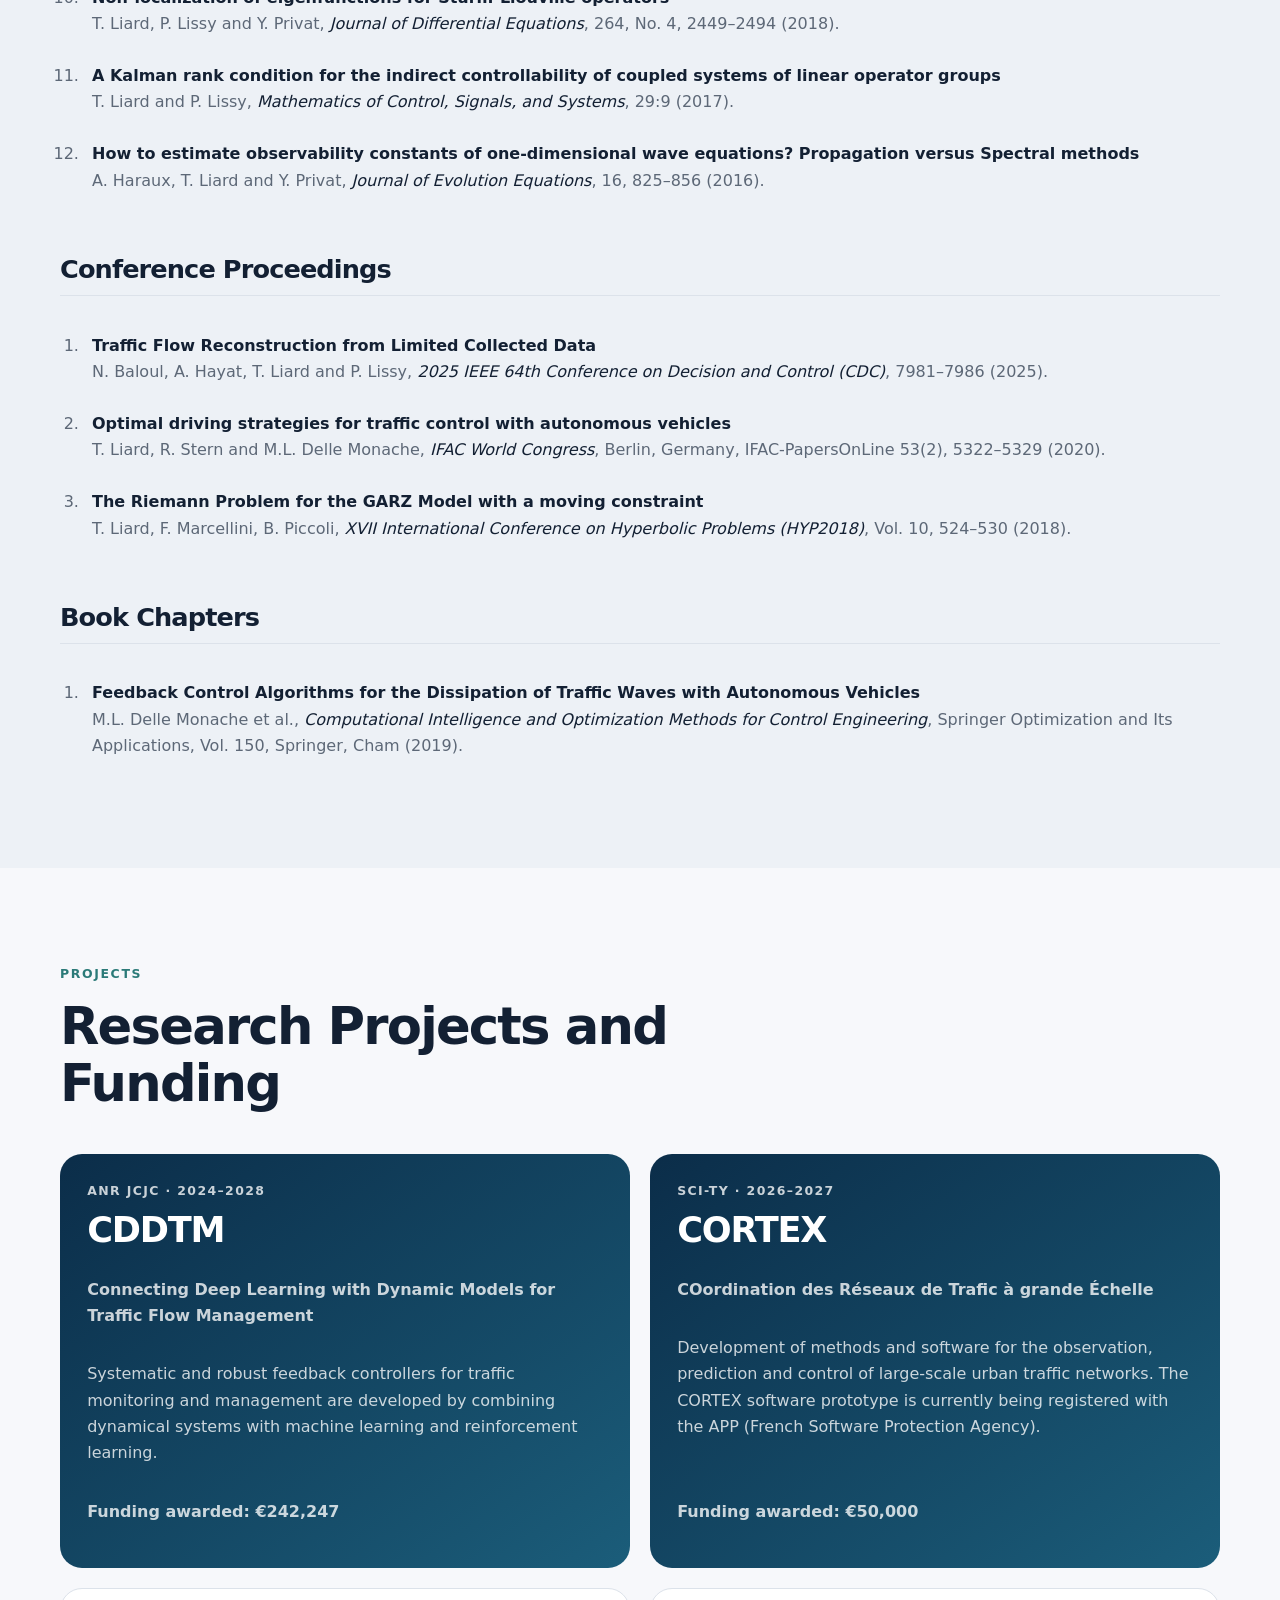
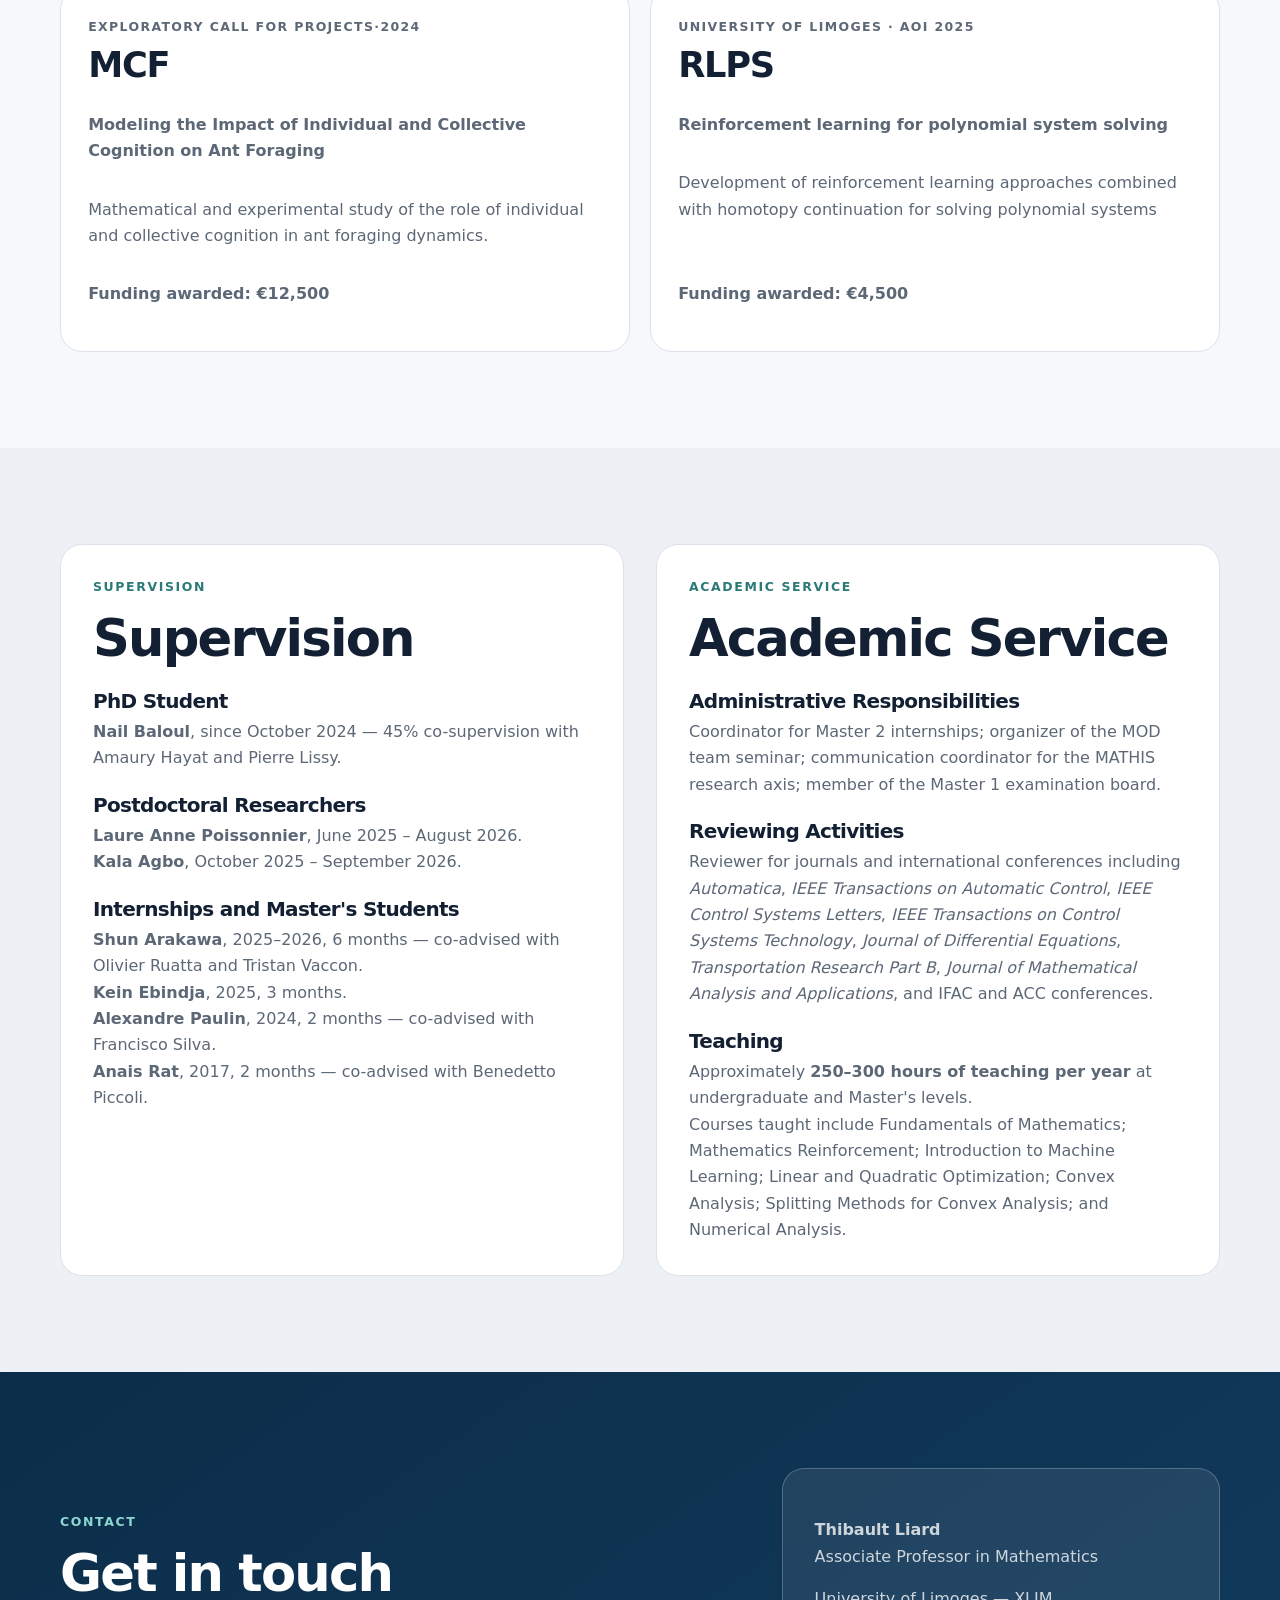
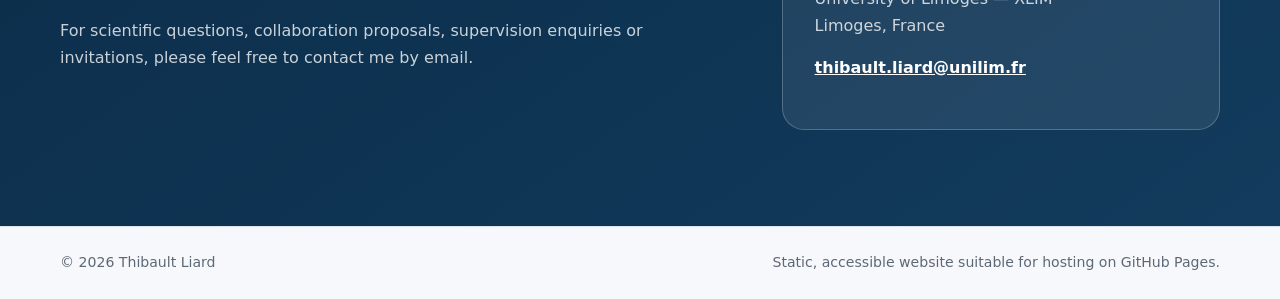
==== commit d46eaa41: "Update index.html" ====
--- a/index.html
+++ b/index.html
@@ -525,7 +525,7 @@
         <div class="contact-card">
           <p><strong>Thibault Liard</strong><br>Associate Professor in Mathematics</p>
           <p>University of Limoges — XLIM<br>Limoges, France</p>
-          <p><a href="mailto:your-email@unilim.fr">your-email@unilim.fr</a></p>
+          <p><a href="mailto:your-email@unilim.fr">thibault.liard@unilim.fr</a></p>
         </div>
       </div>
     </section>
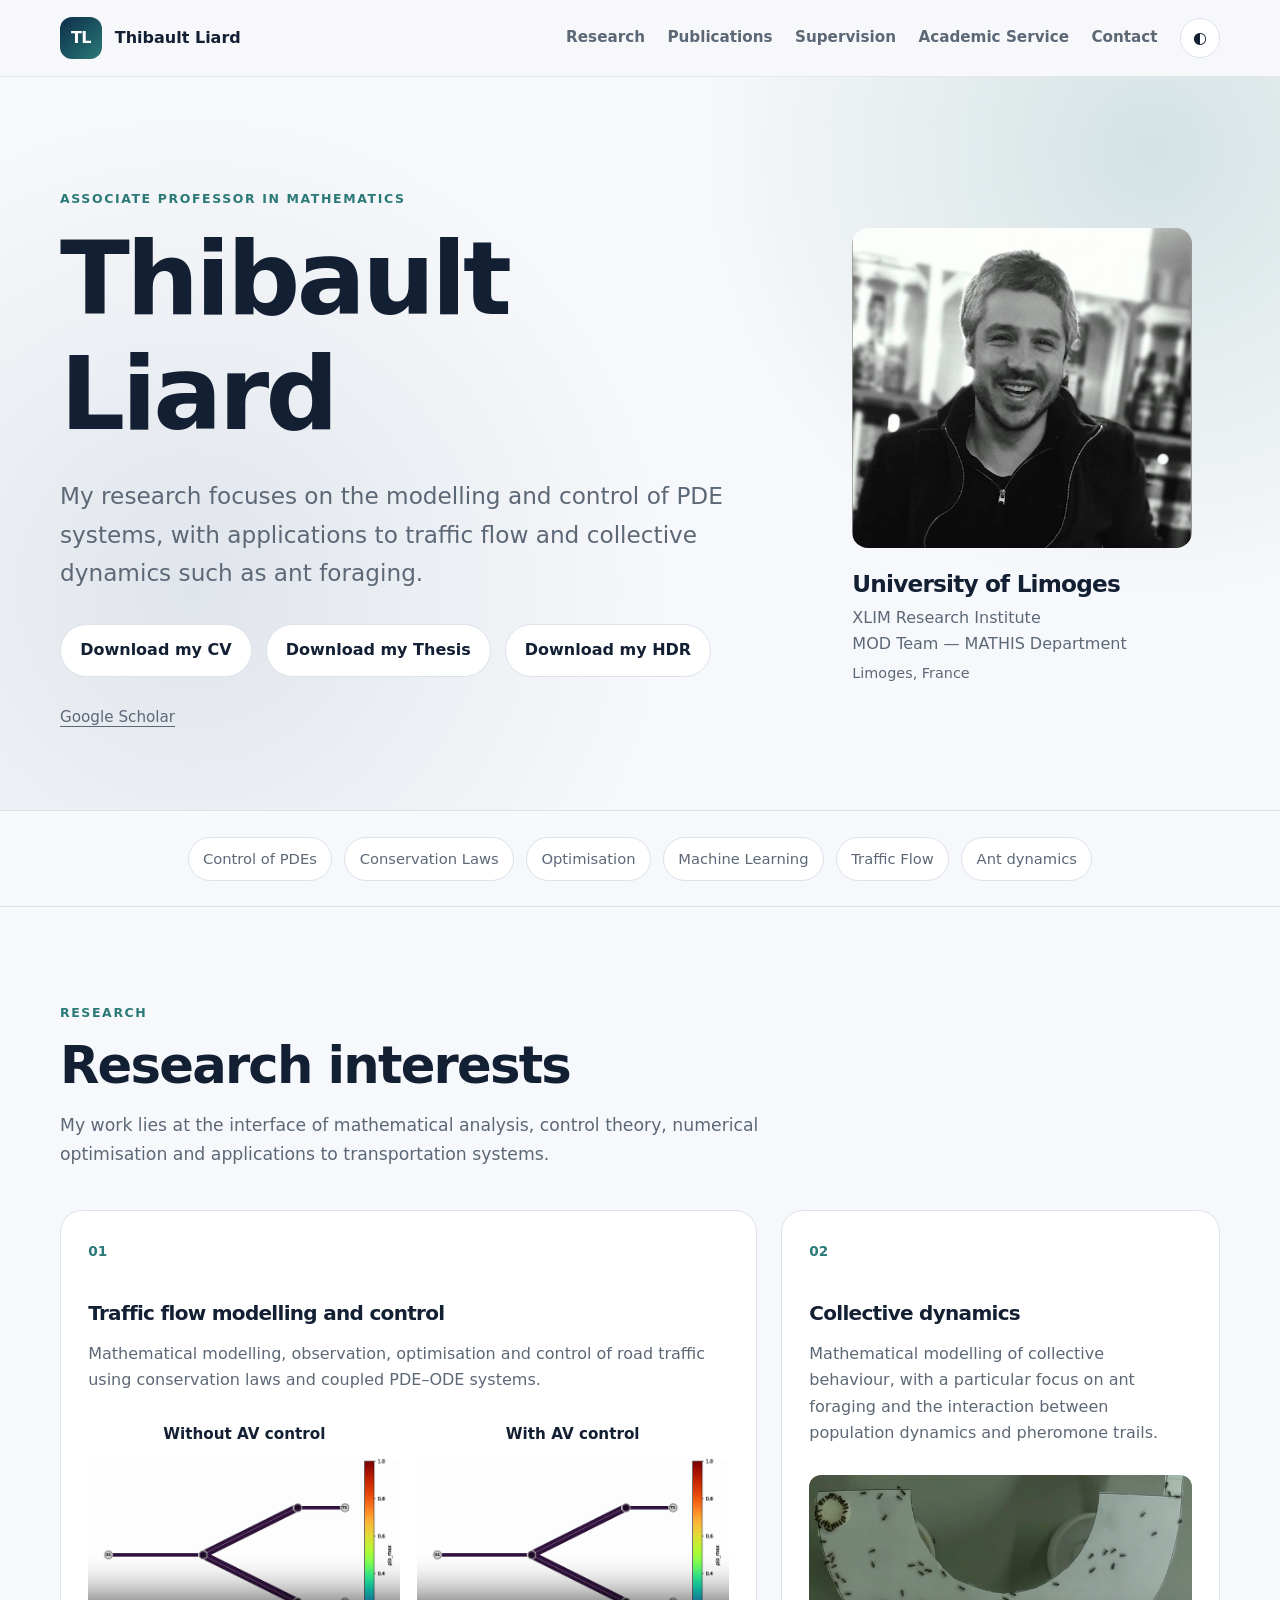
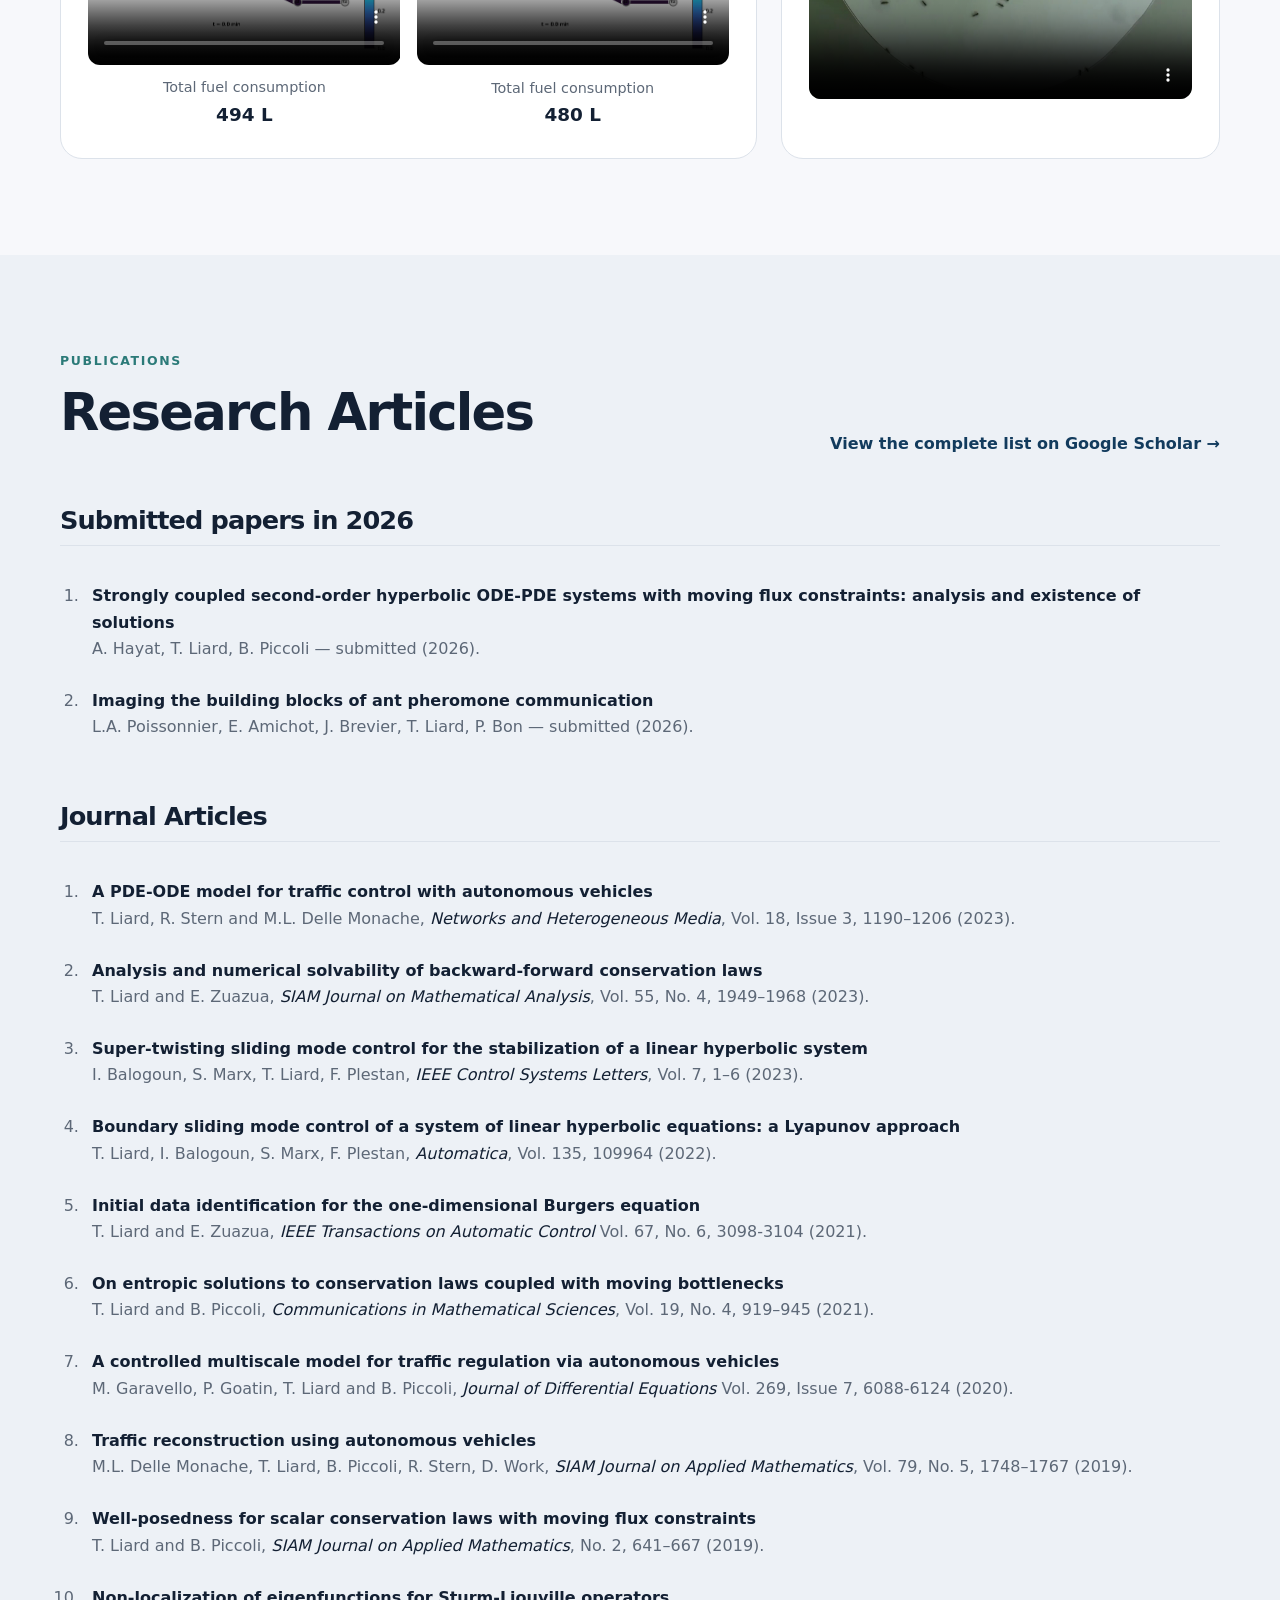
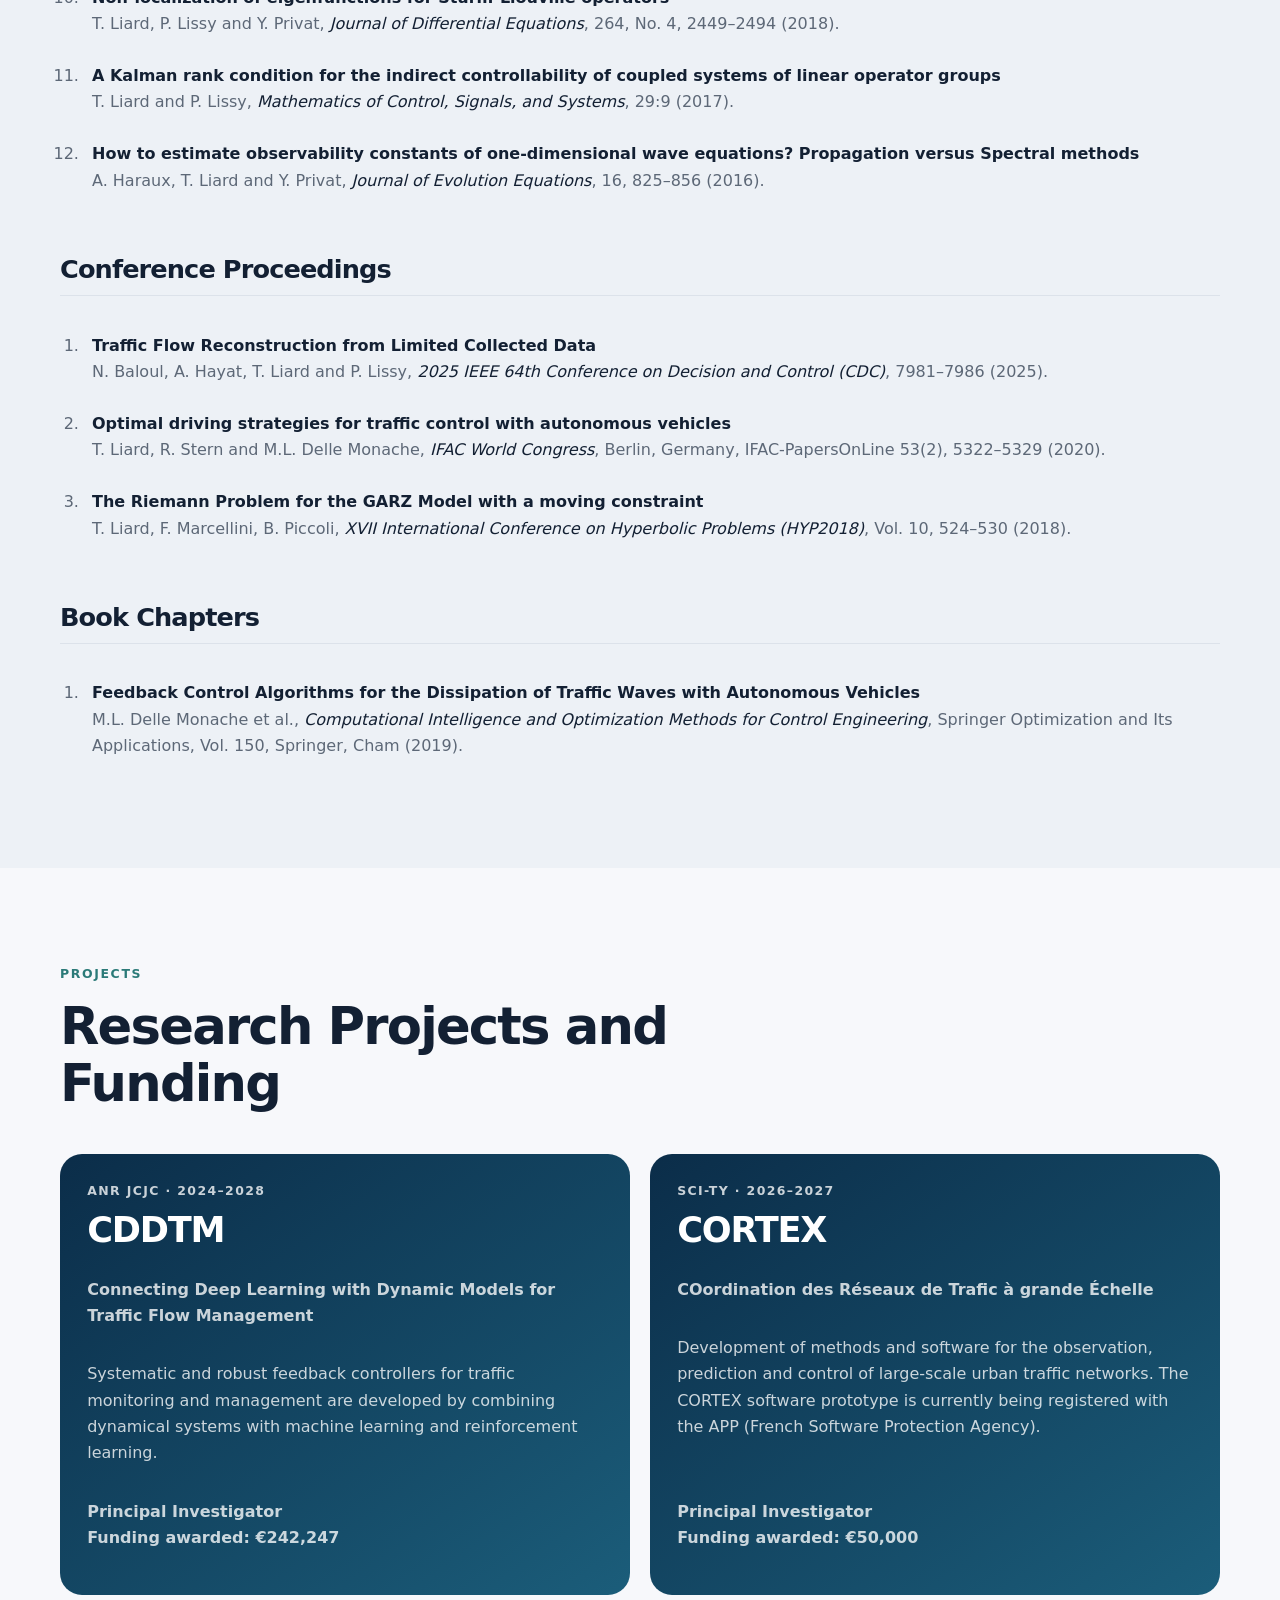
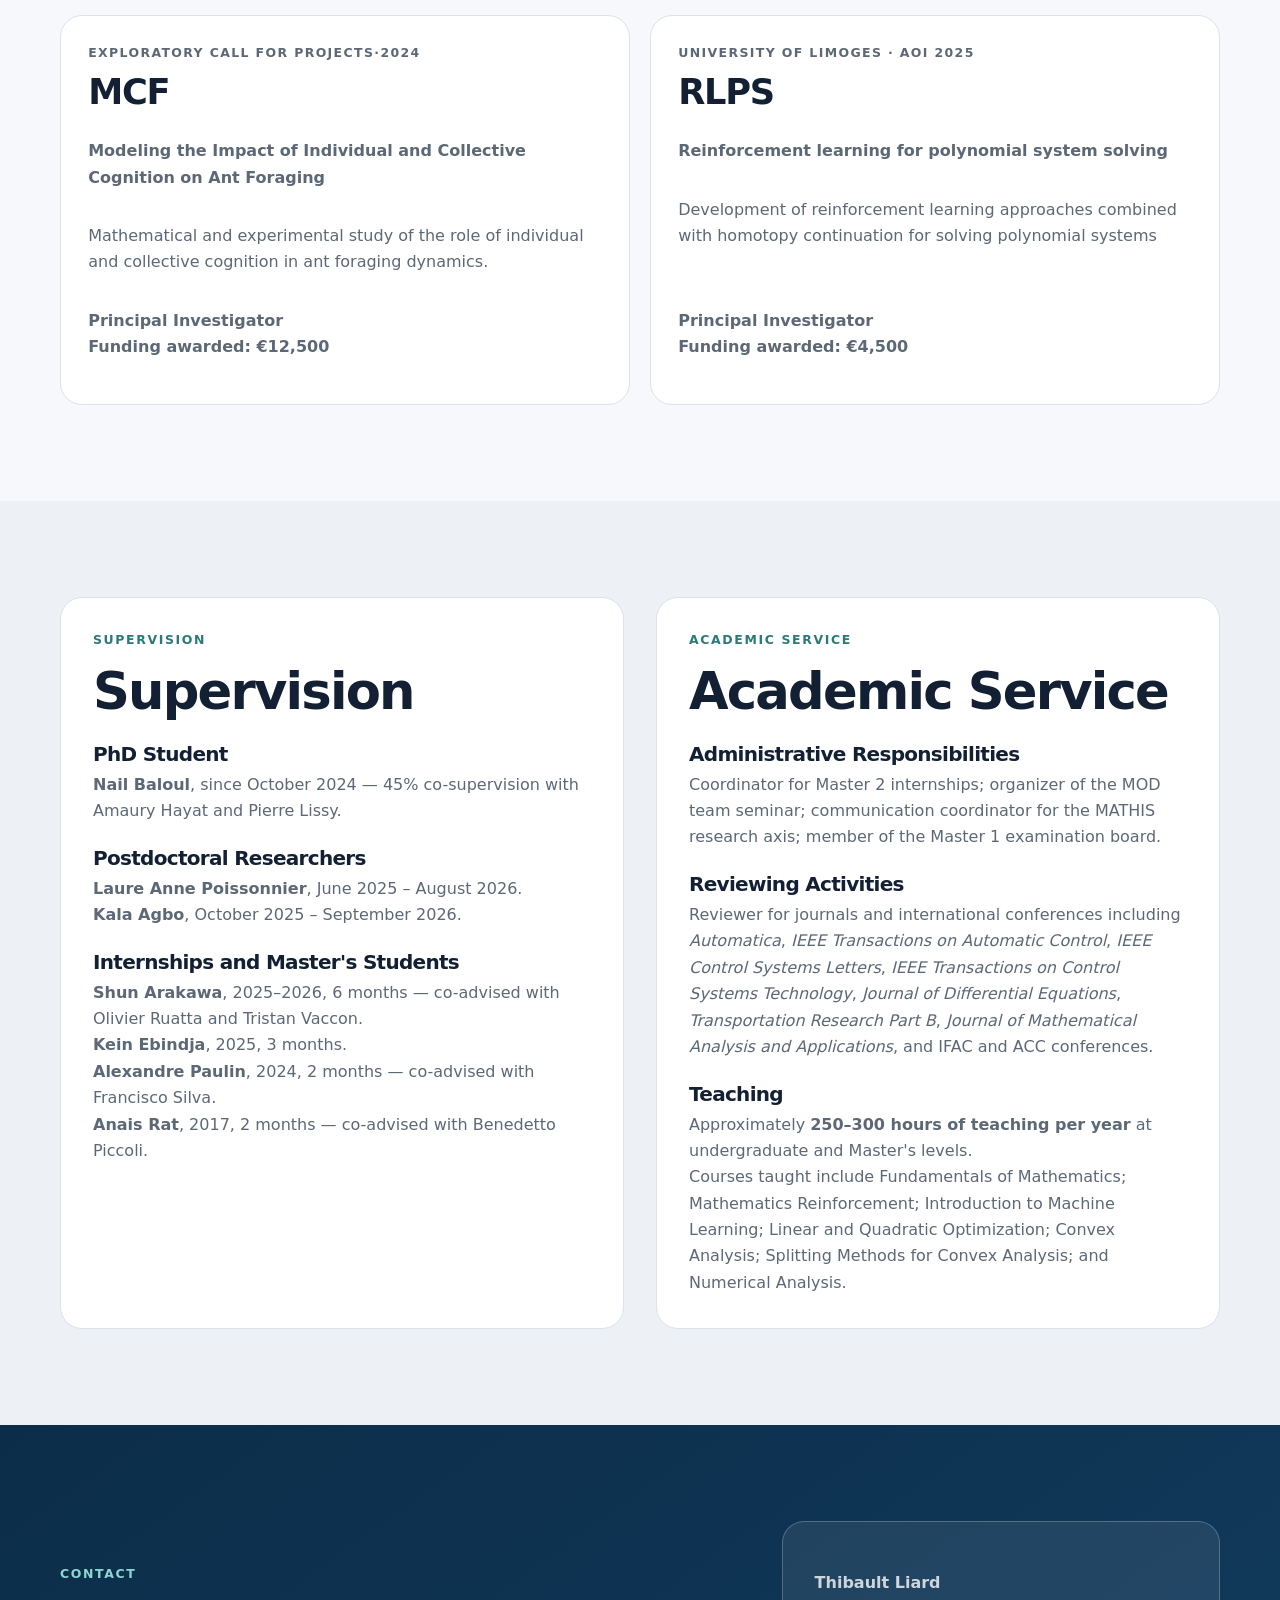
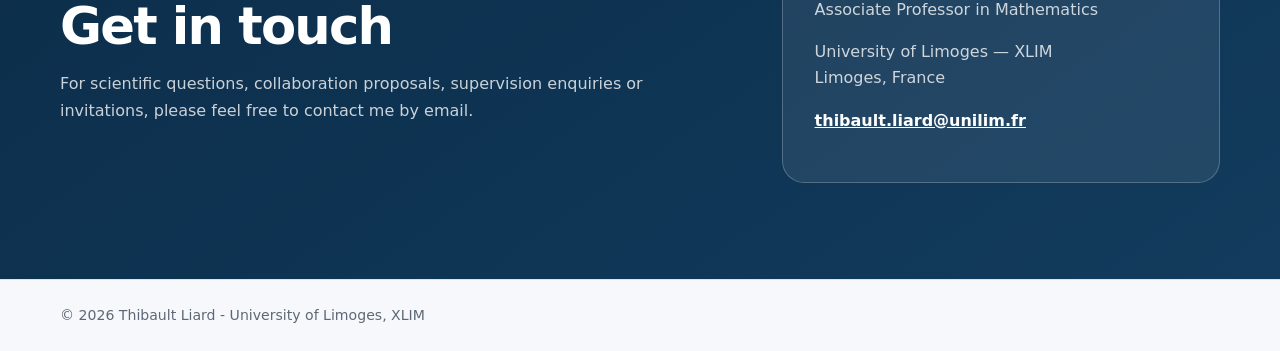
==== commit 7e611801: "Update index.html" ====
--- a/index.html
+++ b/index.html
@@ -353,6 +353,7 @@
         </p>
 
         <p>
+          <strong>Principal Investigator</strong><br>
           <strong>Funding awarded: €242,247</strong>
         </p>
       </article>
@@ -375,6 +376,7 @@
           with the APP (French Software Protection Agency).
         </p>
         <p>
+          <strong>Principal Investigator</strong><br>
           <strong>Funding awarded: €50,000</strong>
         </p>
 
@@ -398,6 +400,7 @@
         </p>
 
         <p>
+          <strong>Principal Investigator</strong><br>
           <strong>Funding awarded: €12,500</strong>
         </p>
       </article>
@@ -419,6 +422,7 @@
         </p>
 
         <p>
+          <strong>Principal Investigator</strong><br>
           <strong>Funding awarded: €4,500</strong>
         </p>
       </article>
@@ -533,8 +537,7 @@
 
   <footer class="site-footer">
     <div class="container footer-inner">
-      <p>© <span id="year"></span> Thibault Liard</p>
-      <p>Static, accessible website suitable for hosting on GitHub Pages.</p>
+      <p>© <span id="year"></span> Thibault Liard - University of Limoges, XLIM</p>
     </div>
   </footer>
 </body>
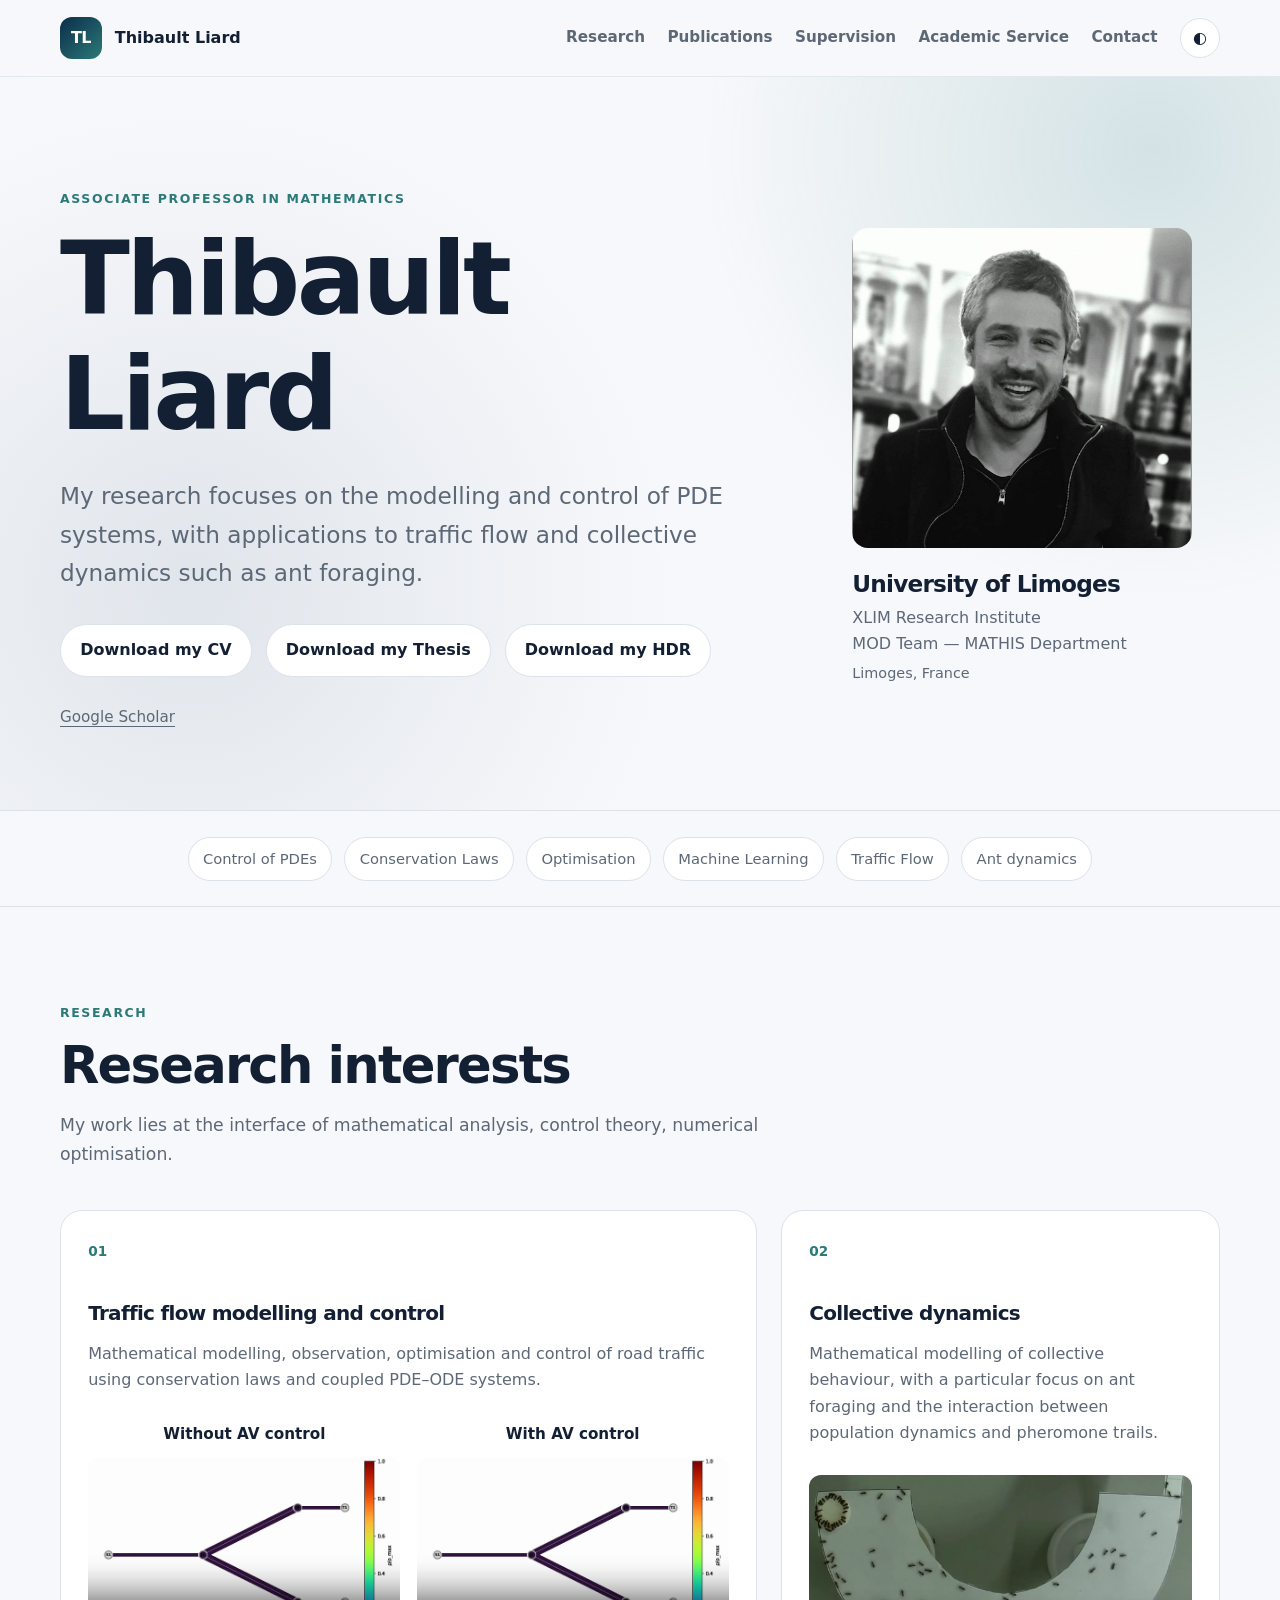
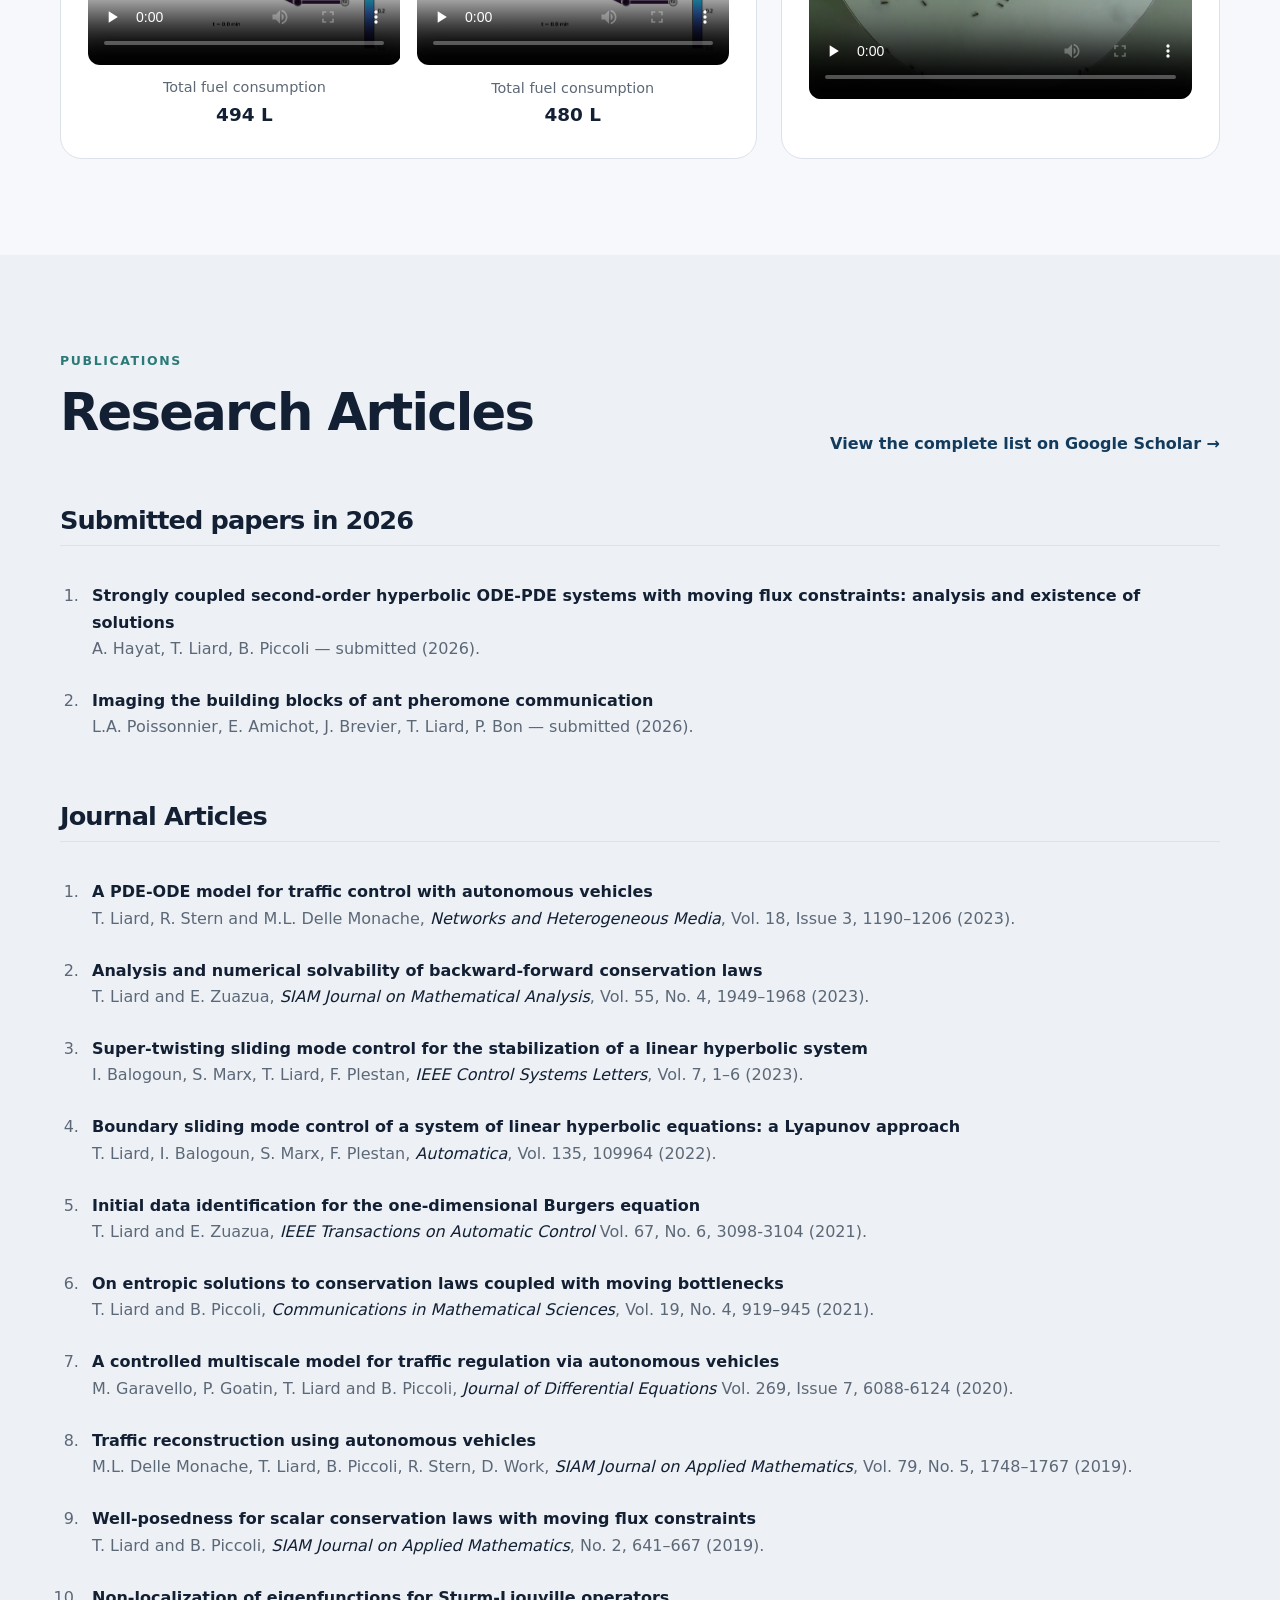
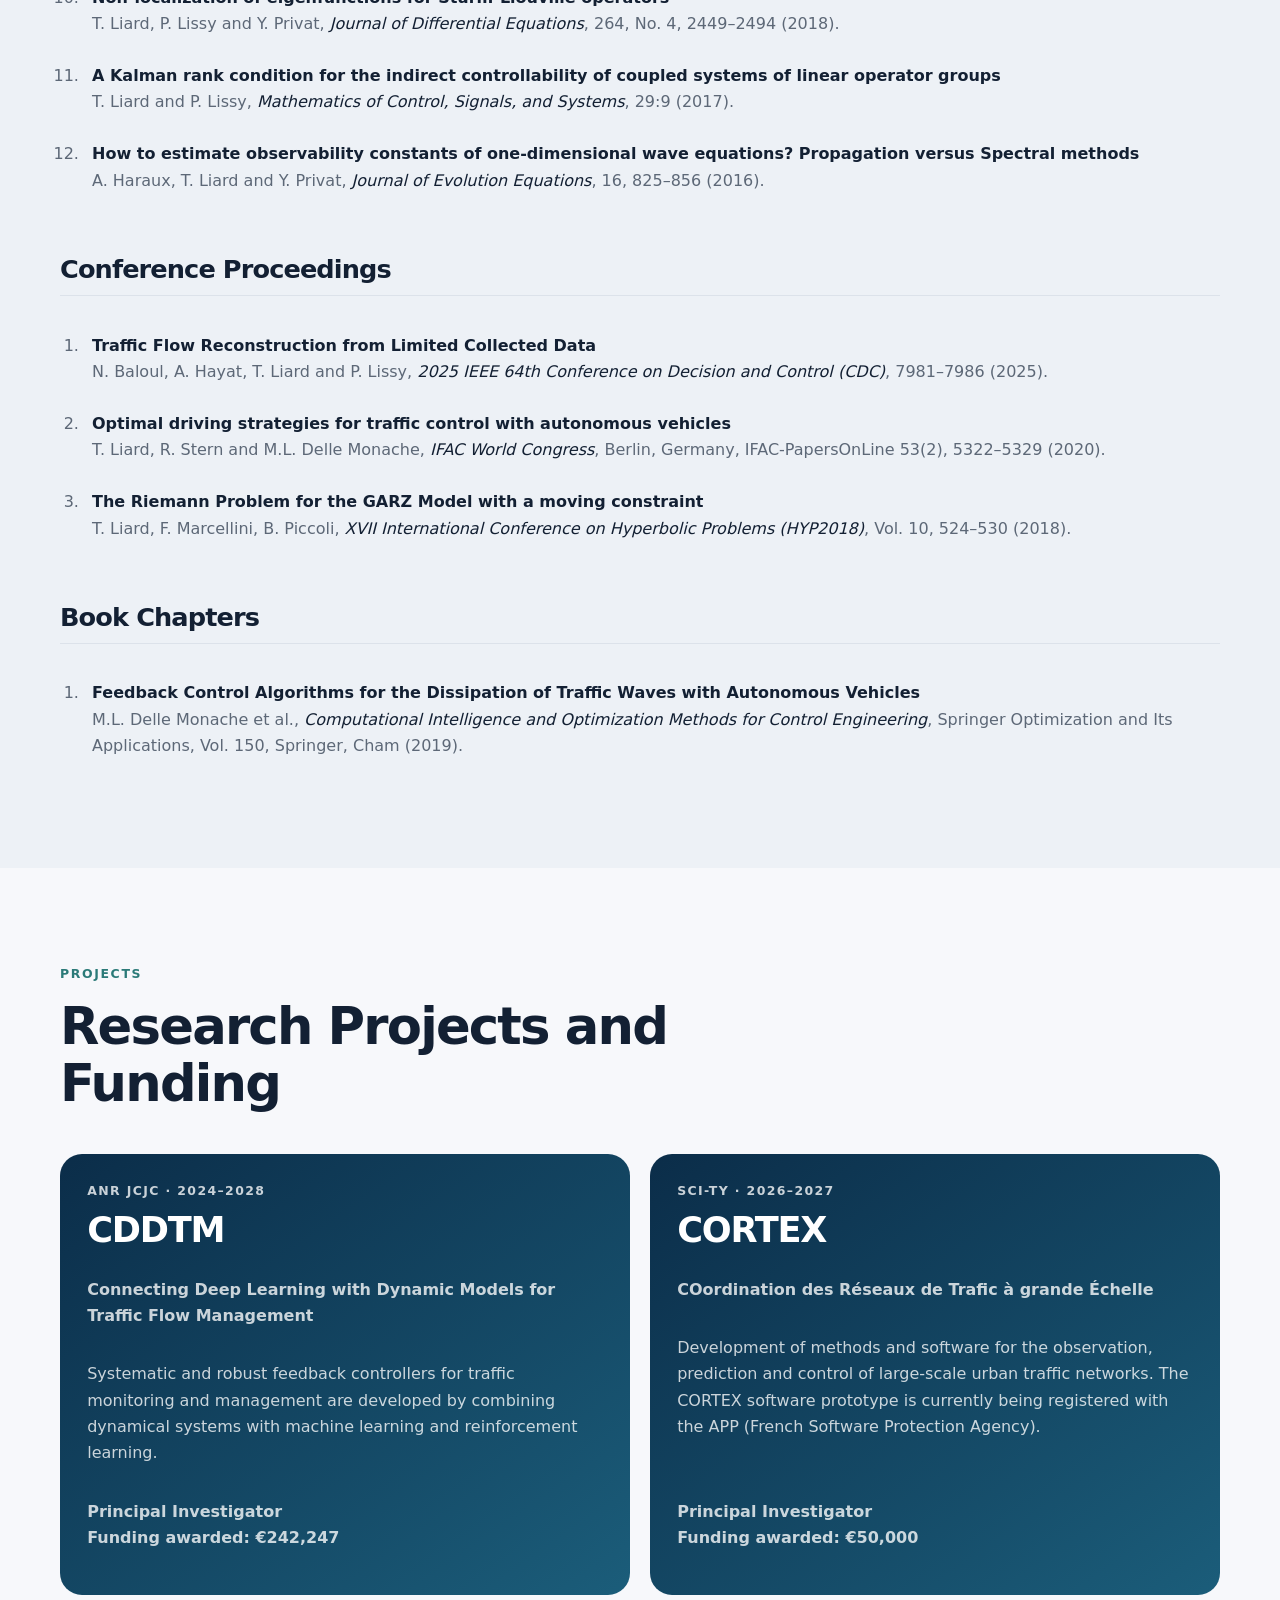
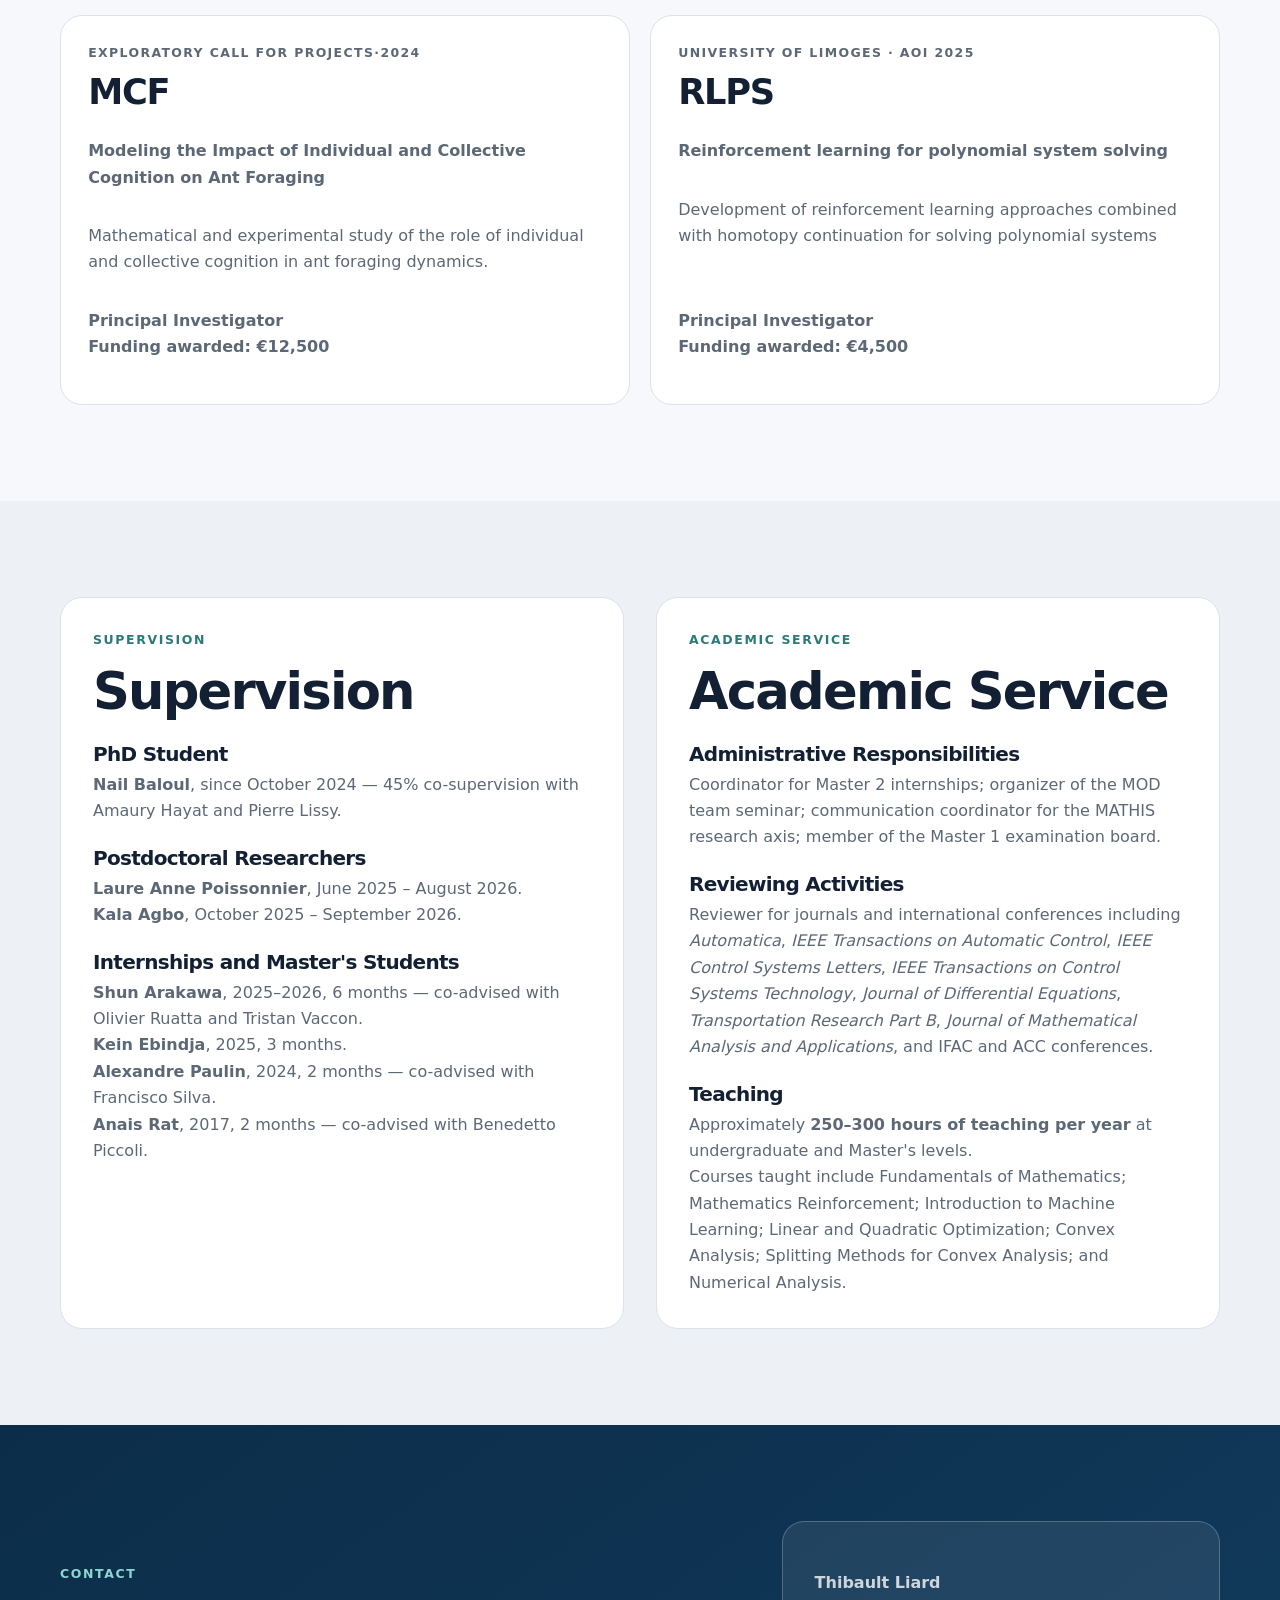
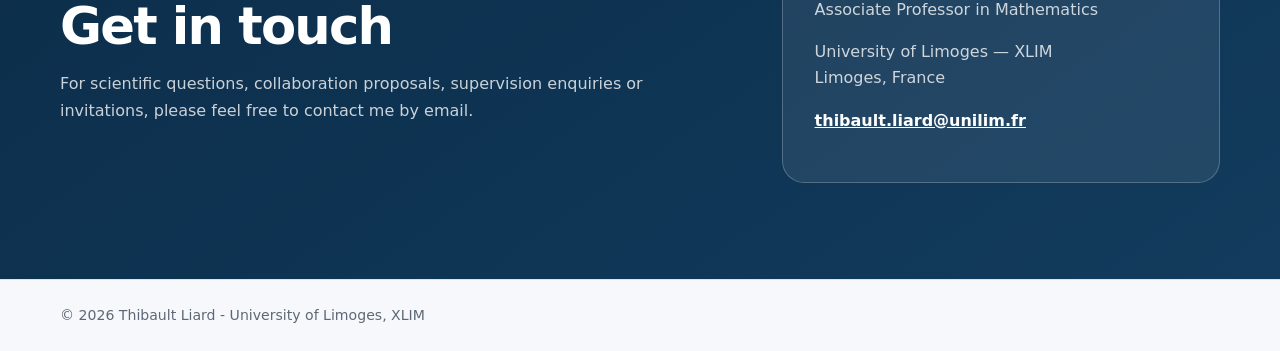
==== commit dc48fc8d: "Update index.html" ====
--- a/index.html
+++ b/index.html
@@ -84,7 +84,7 @@
           <h2>Research interests</h2>
           <p>
             My work lies at the interface of mathematical analysis, control theory,
-            numerical optimisation and applications to transportation systems.
+            numerical optimisation.
           </p>
         </div>
         <div class="research-grid">
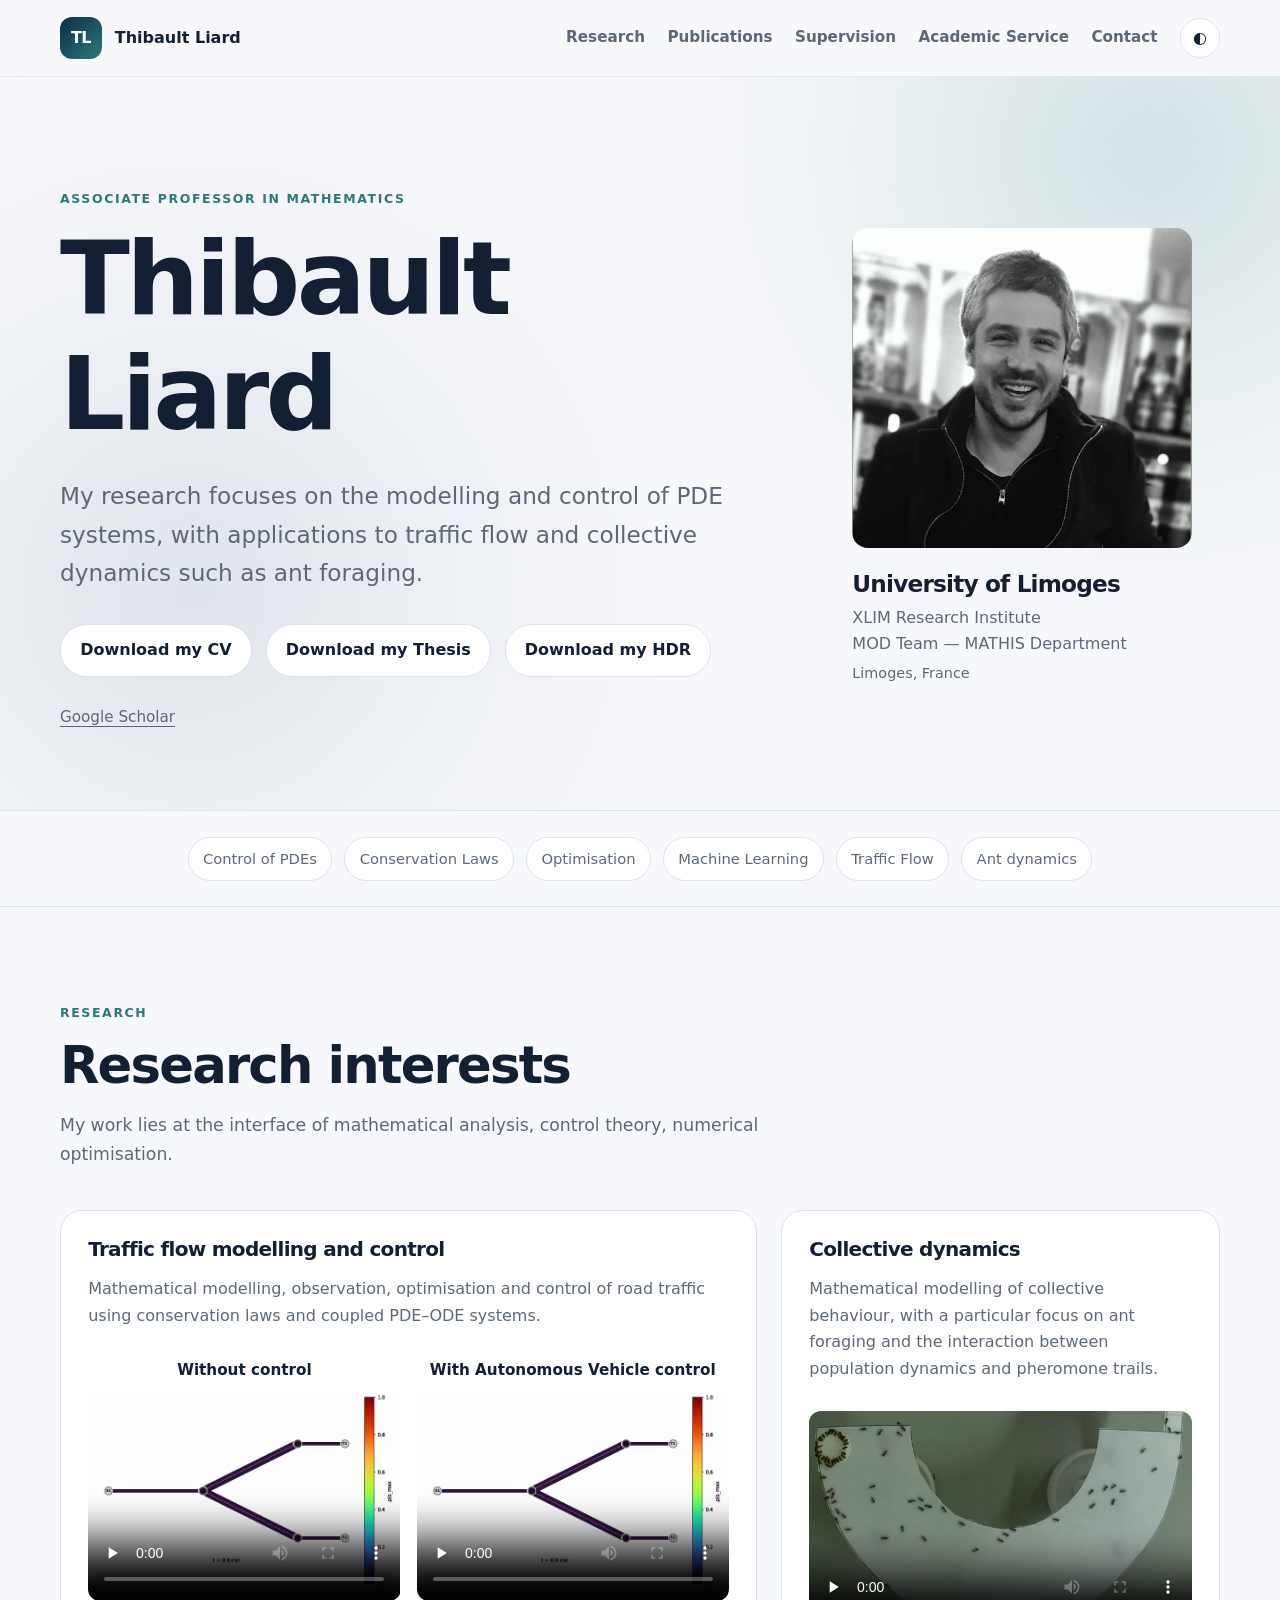
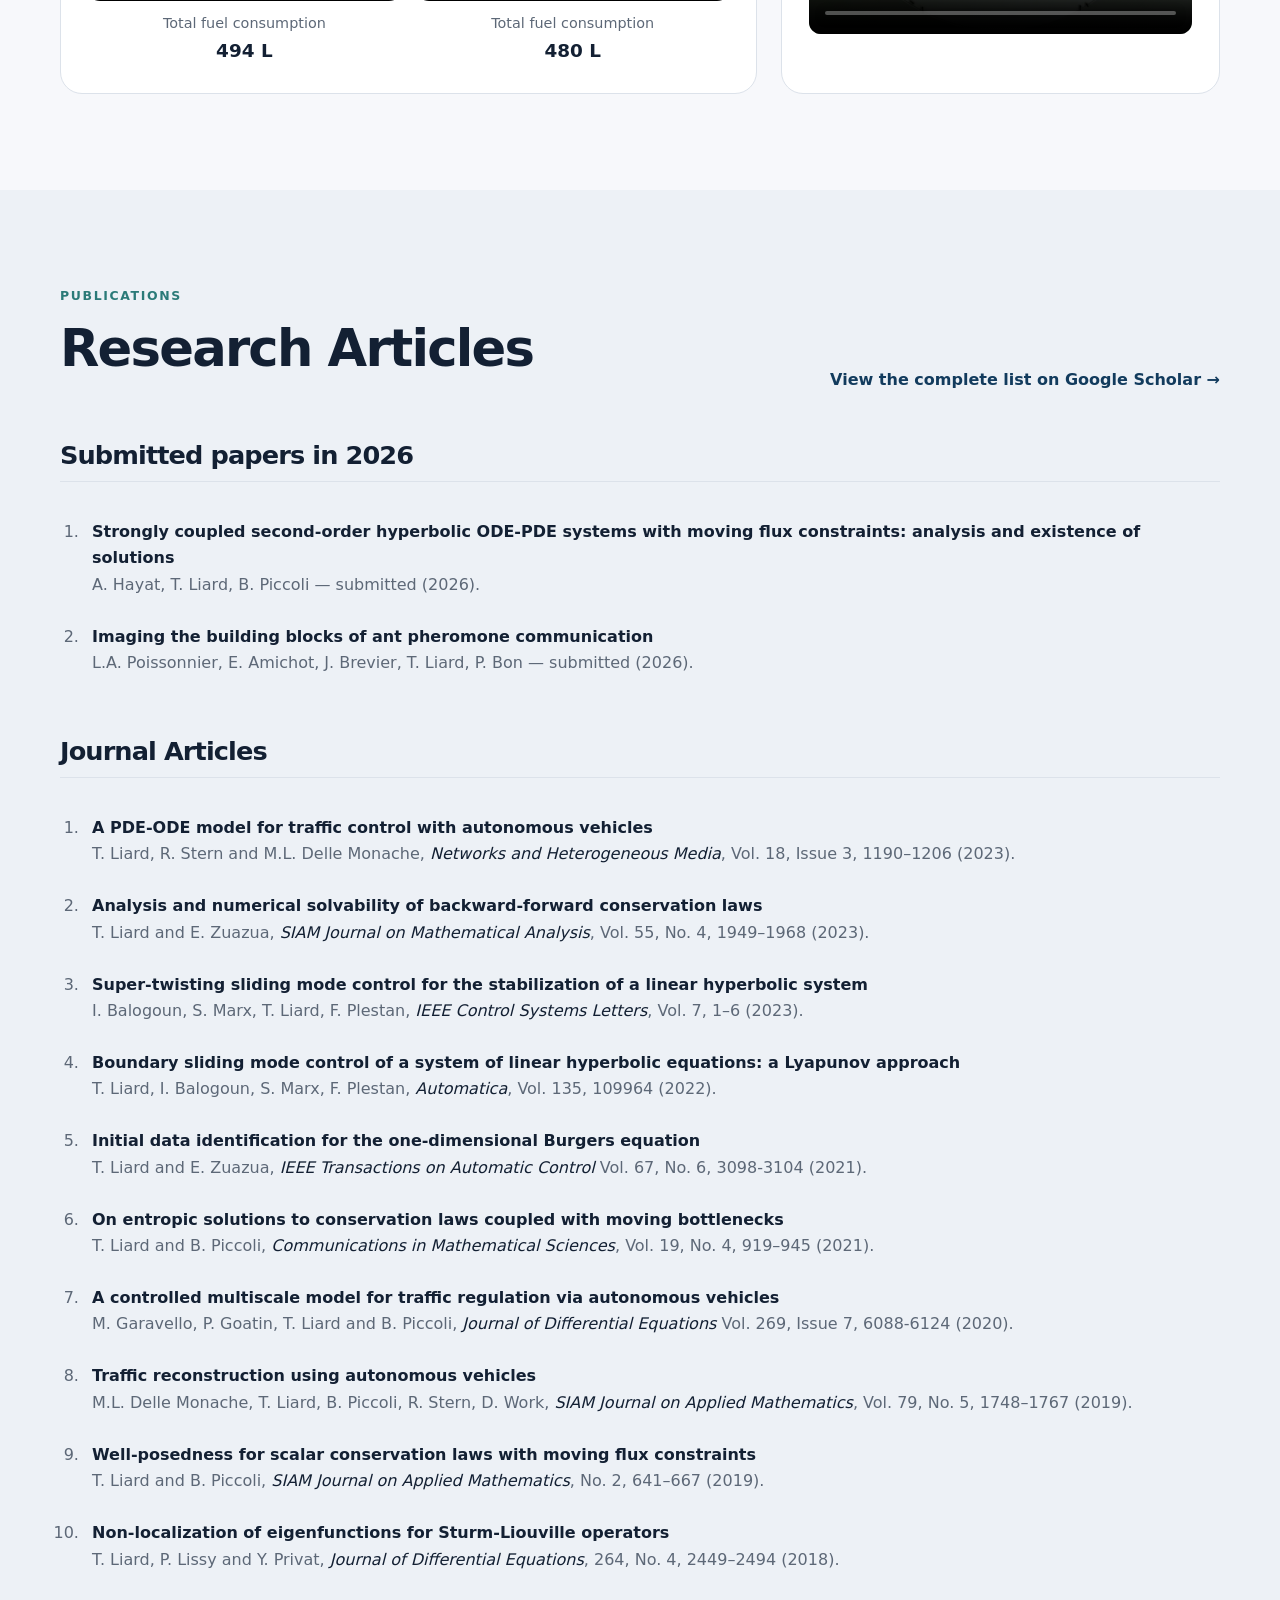
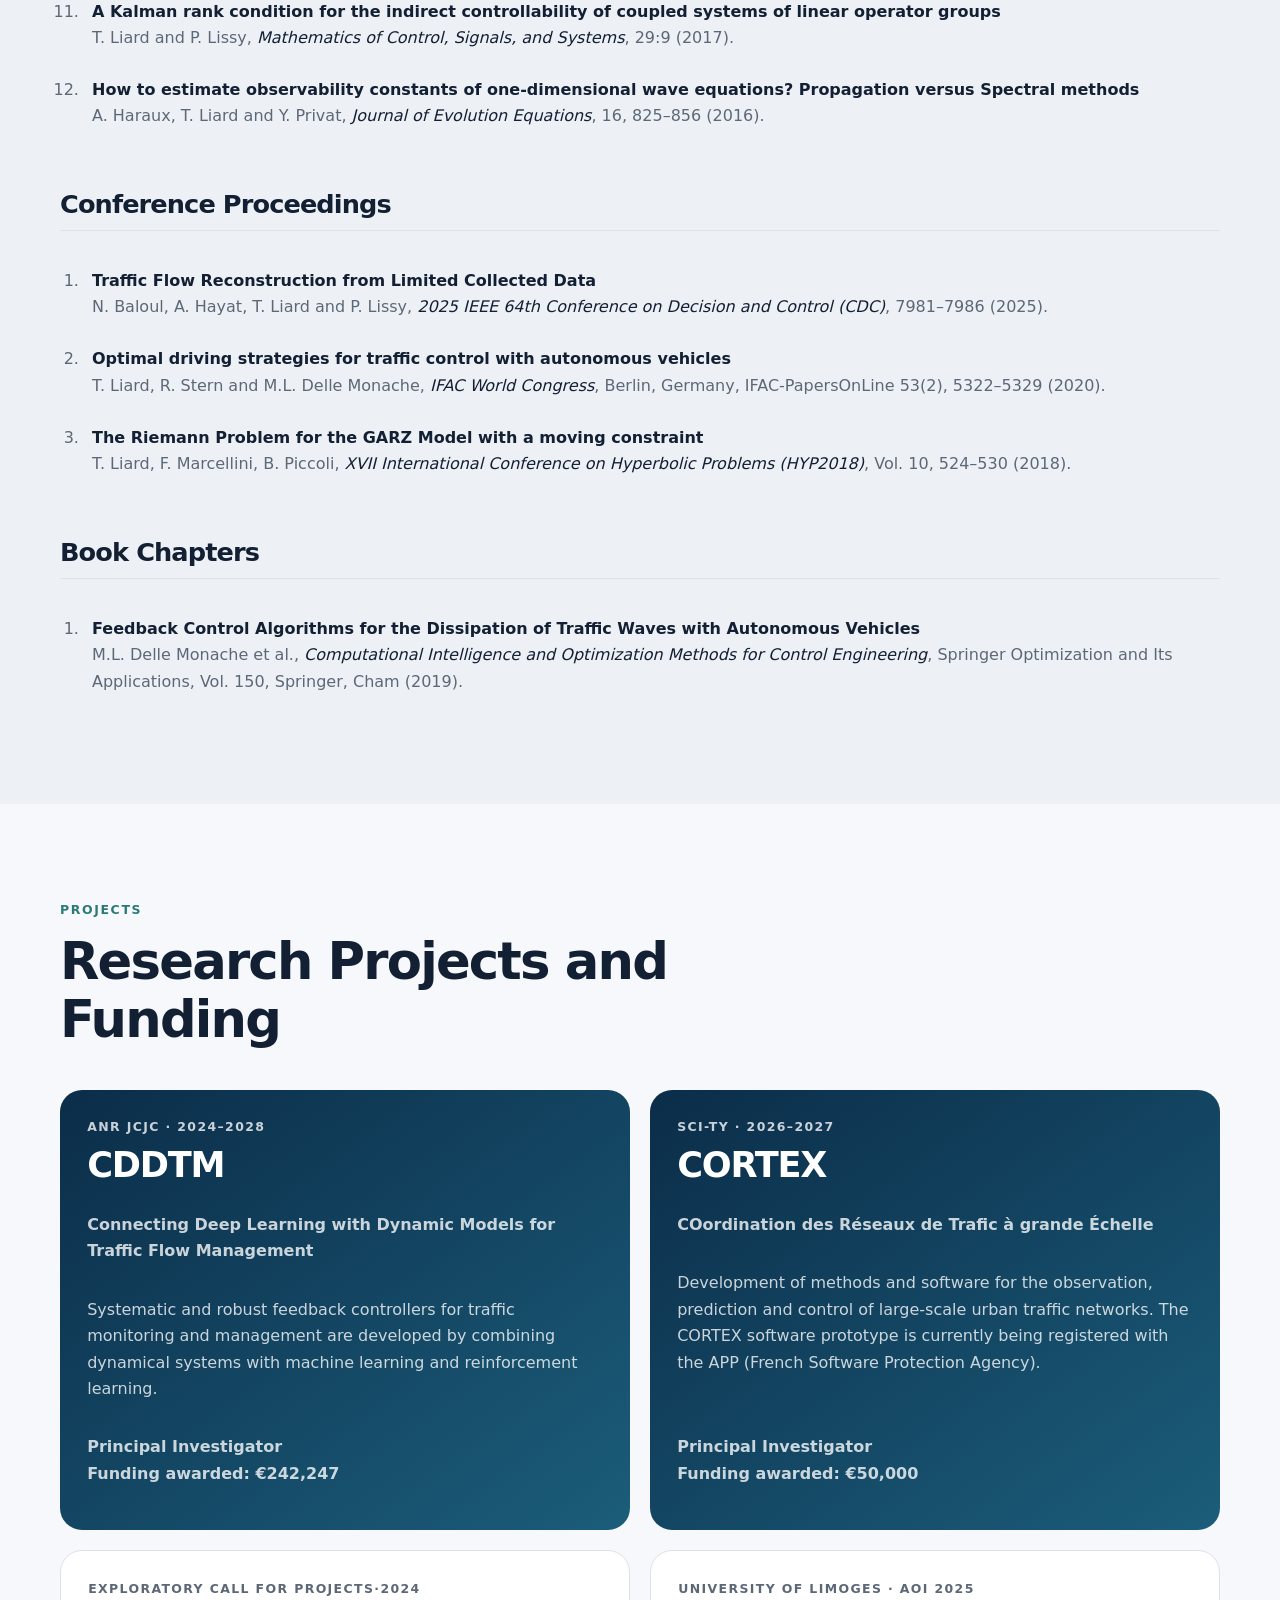
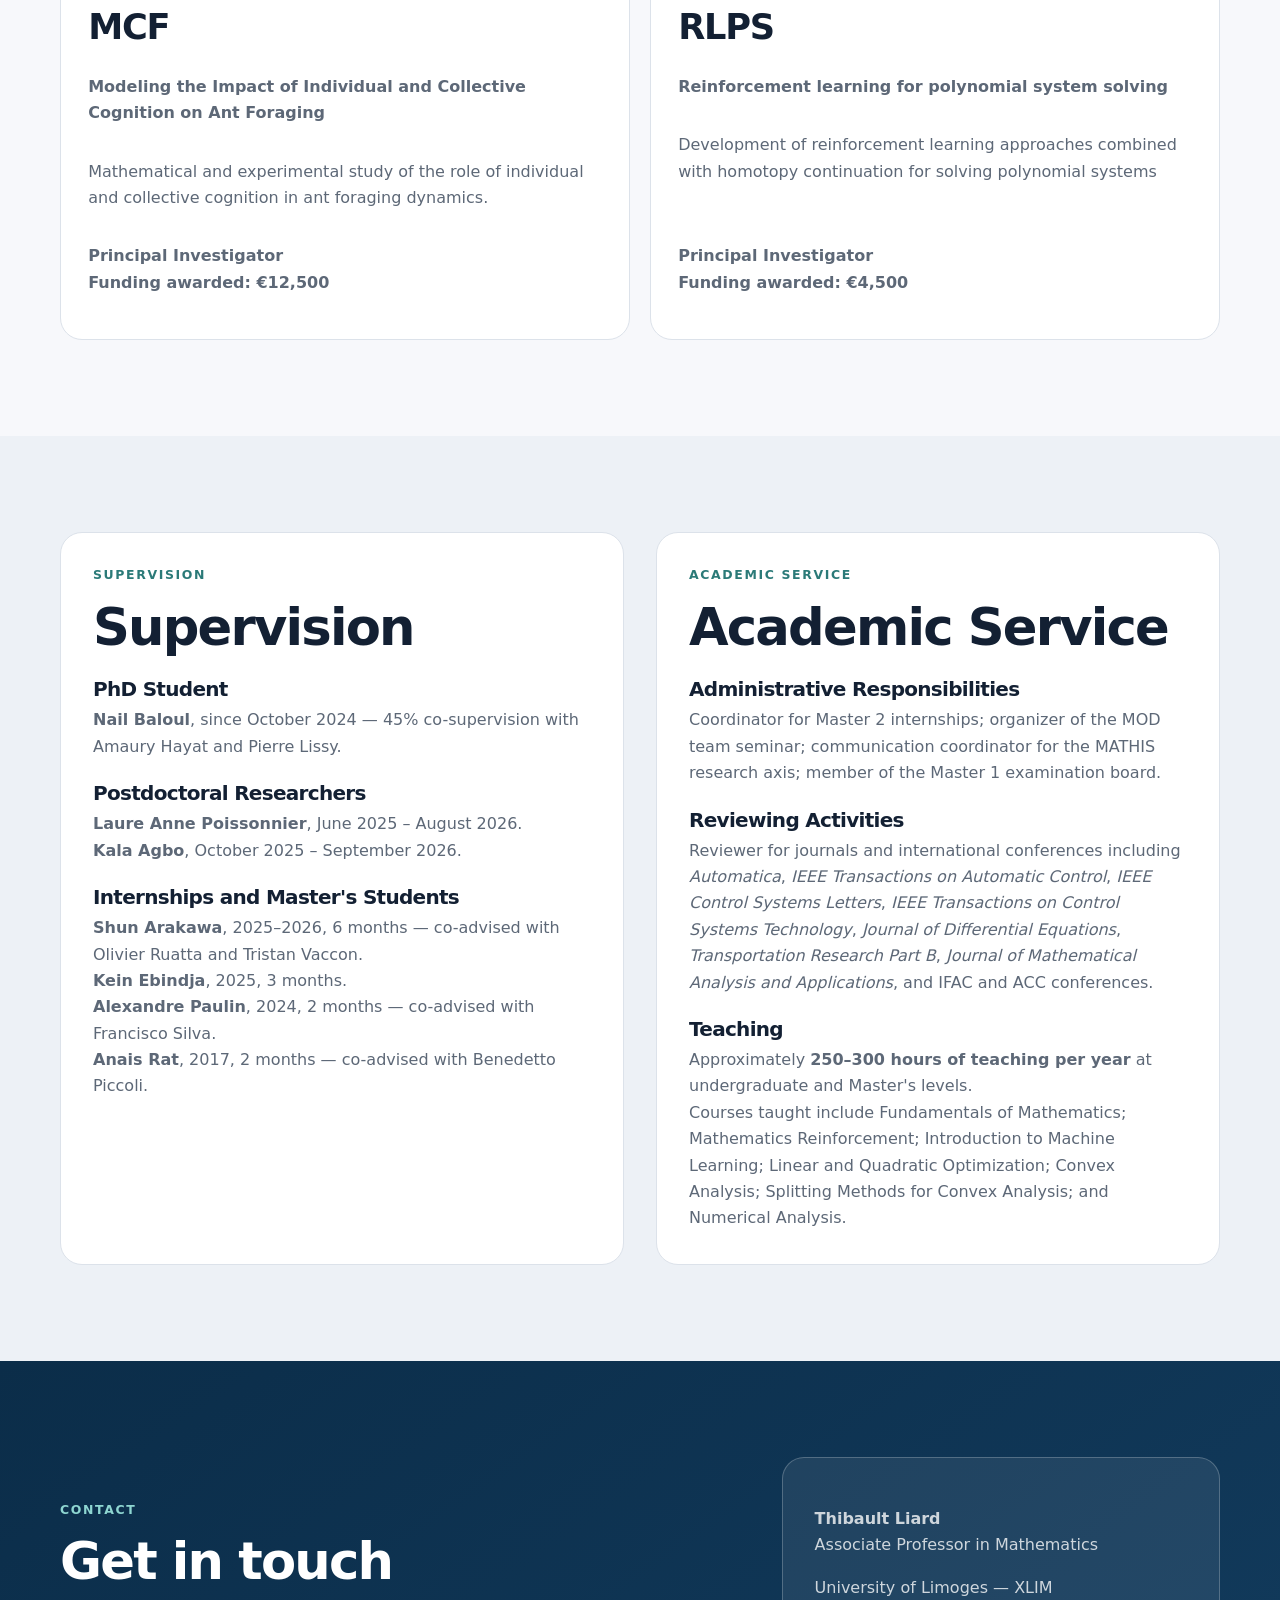
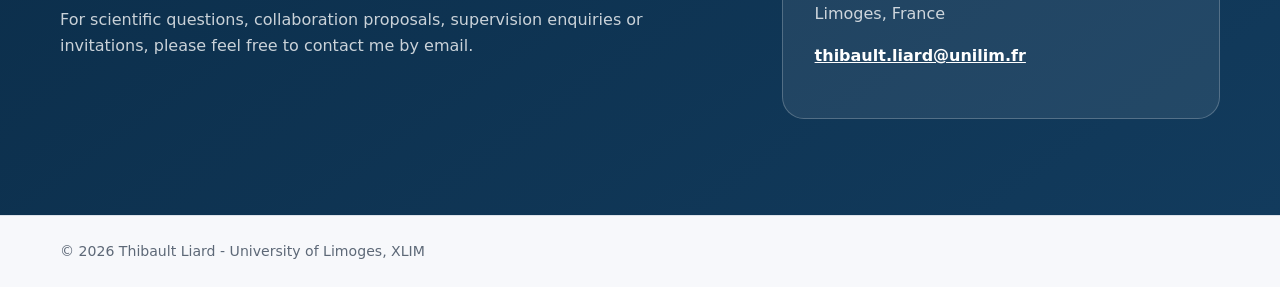
==== commit 2058f901: "Update index.html" ====
--- a/index.html
+++ b/index.html
@@ -91,7 +91,6 @@
 
         <!-- TRAFFIC FLOW -->
         <article class="research-card">
-          <span class="card-number">01</span>
           <h3>Traffic flow modelling and control</h3>
       
           <p>
@@ -102,7 +101,7 @@
           <div class="traffic-comparison">
       
             <div class="simulation">
-              <h4>Without AV control</h4>
+              <h4>Without control</h4>
       
               <video controls playsinline preload="none"
                 poster="frame_0001_nobn.png">
@@ -116,7 +115,7 @@
             </div>
       
             <div class="simulation">
-              <h4>With AV control</h4>
+              <h4>With Autonomous Vehicle control</h4>
       
               <video controls playsinline preload="none"
                 poster="frame_0001_bn.png">
@@ -135,7 +134,6 @@
       
         <!-- ANTS -->
         <article class="research-card">
-          <span class="card-number">02</span>
           <h3>Collective dynamics</h3>
       
           <p>
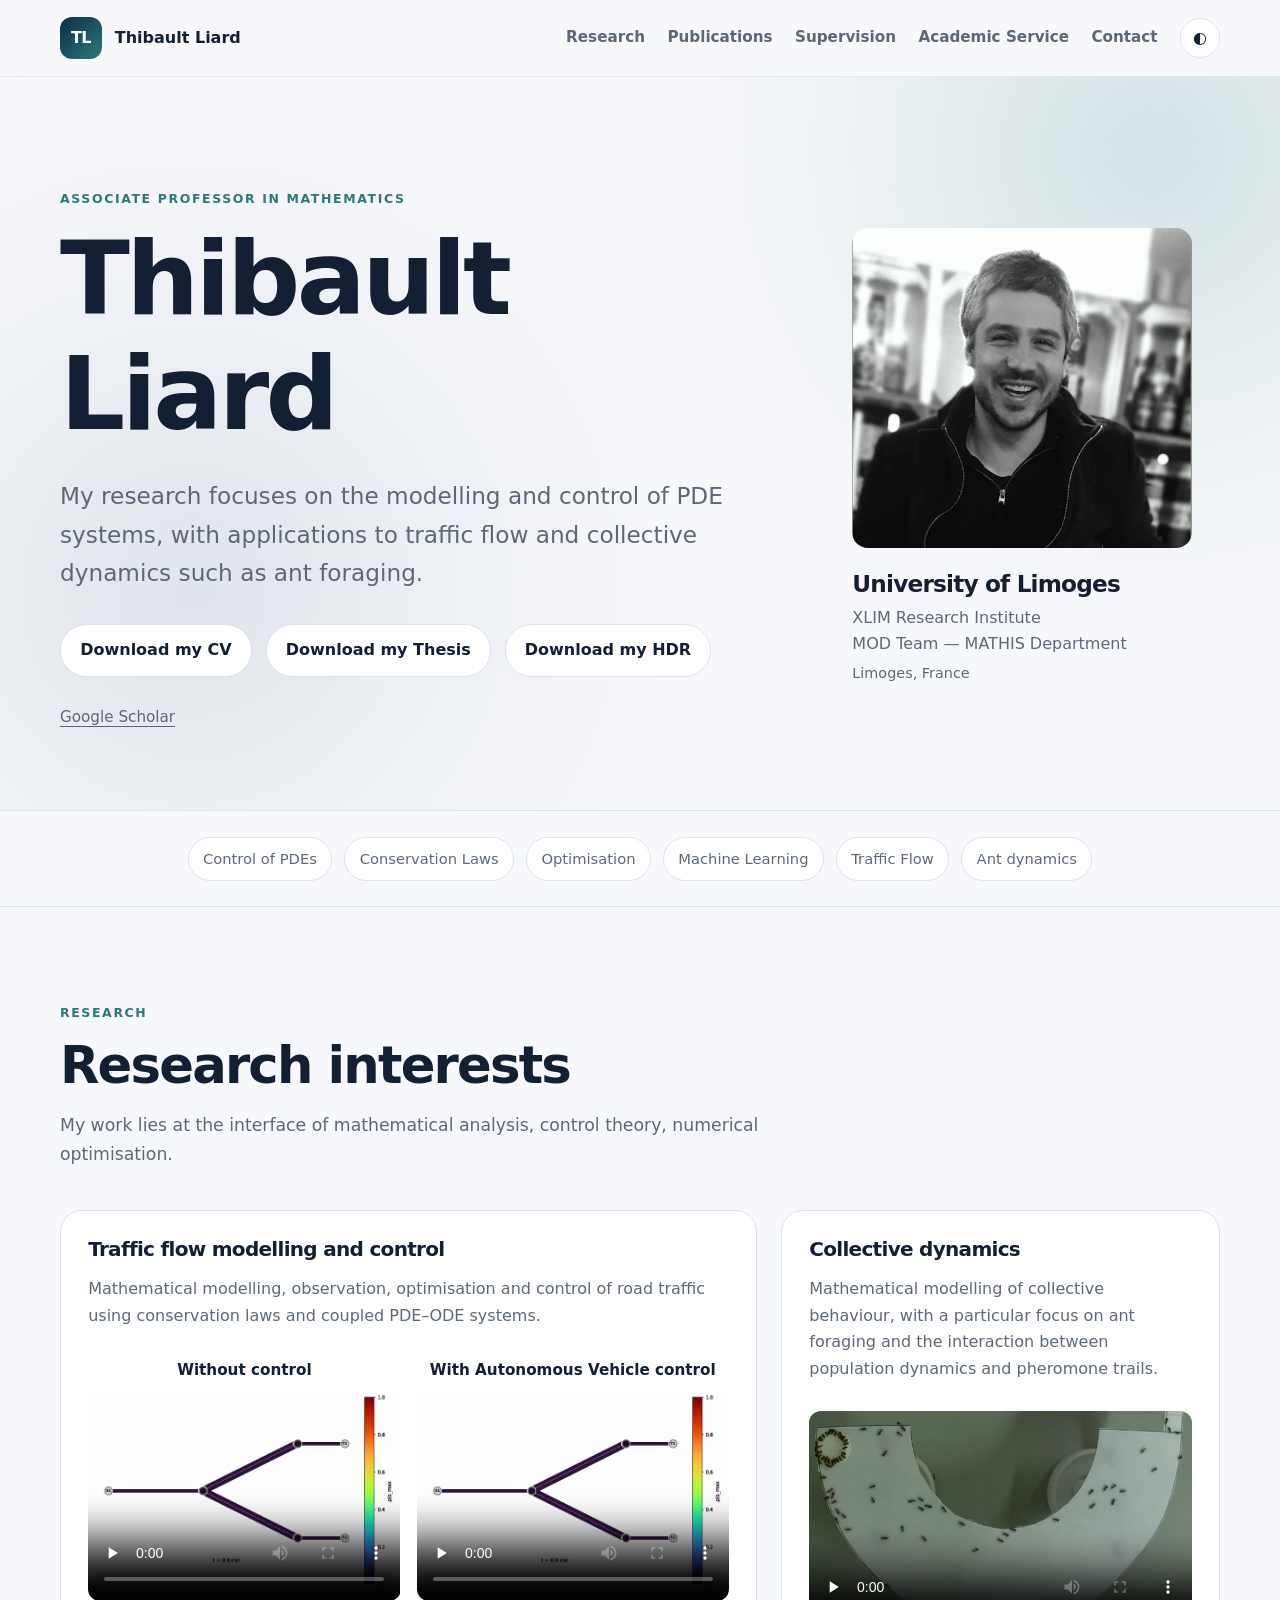
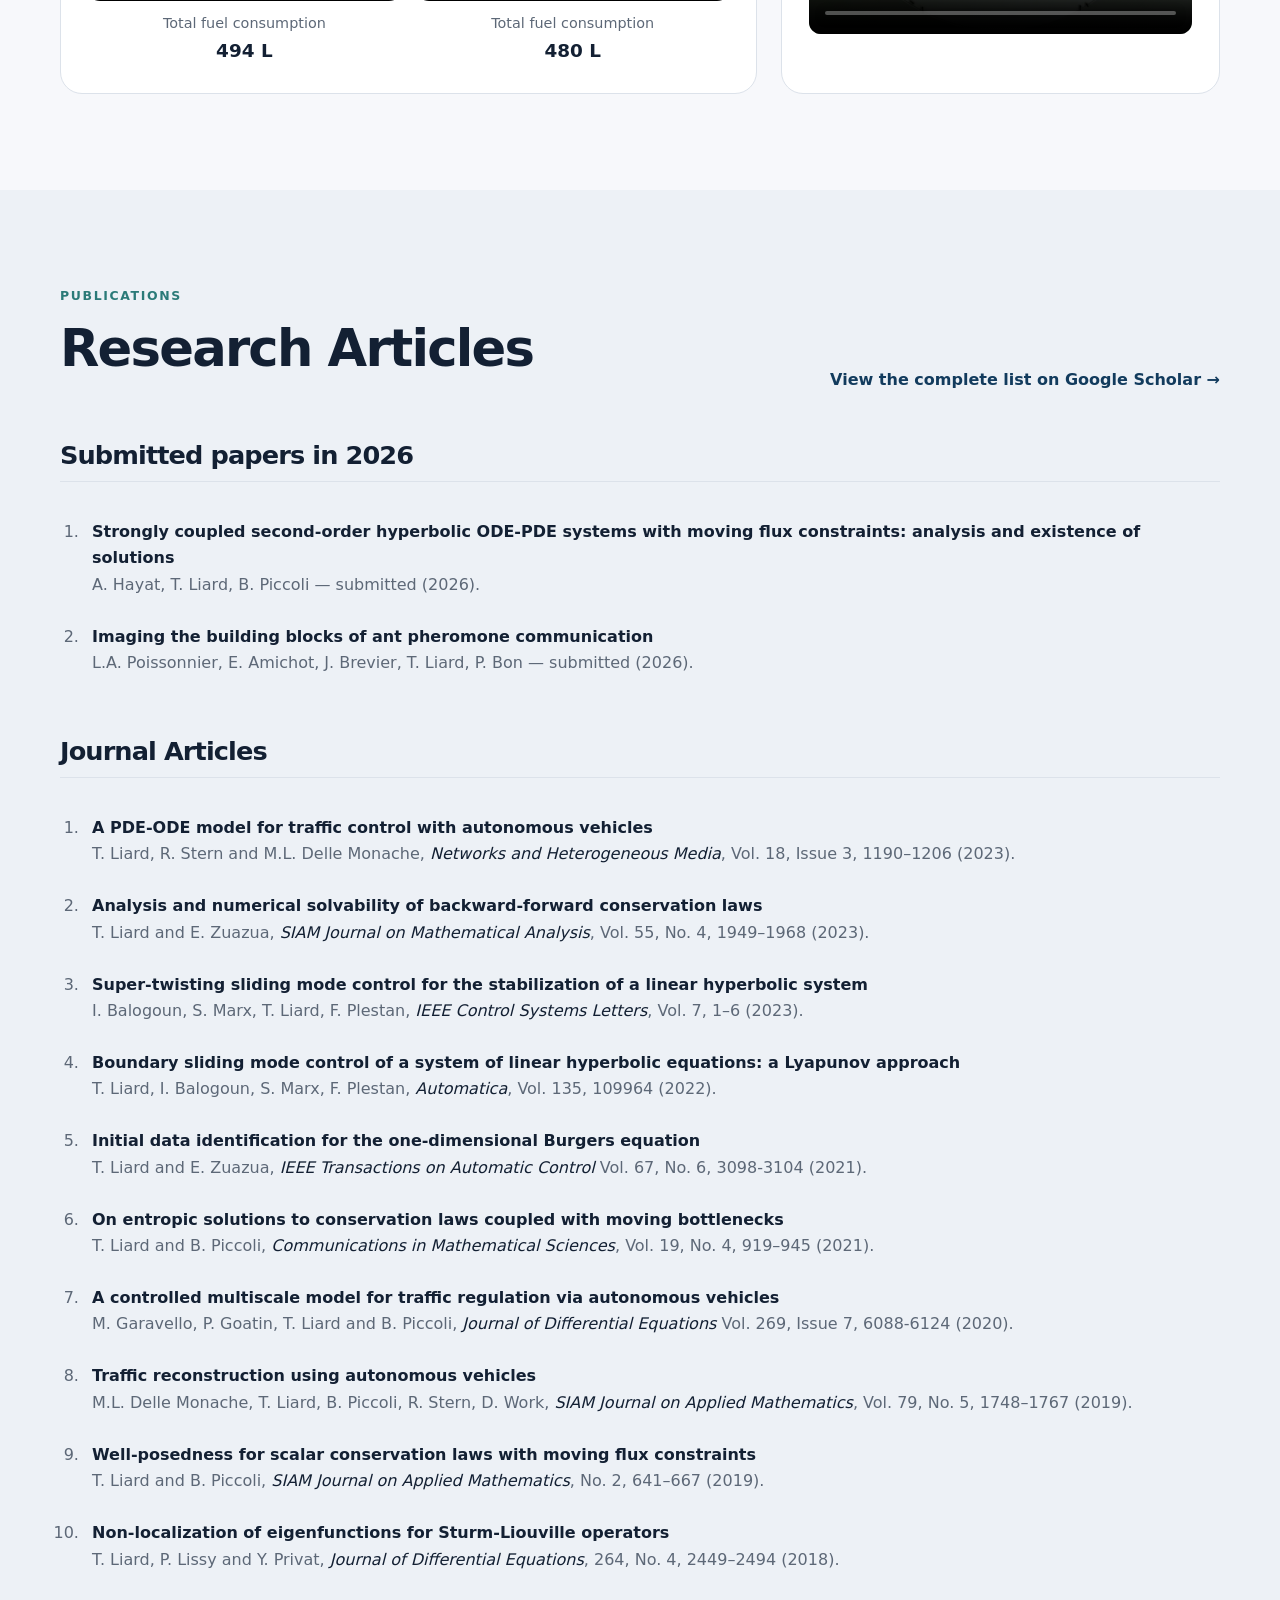
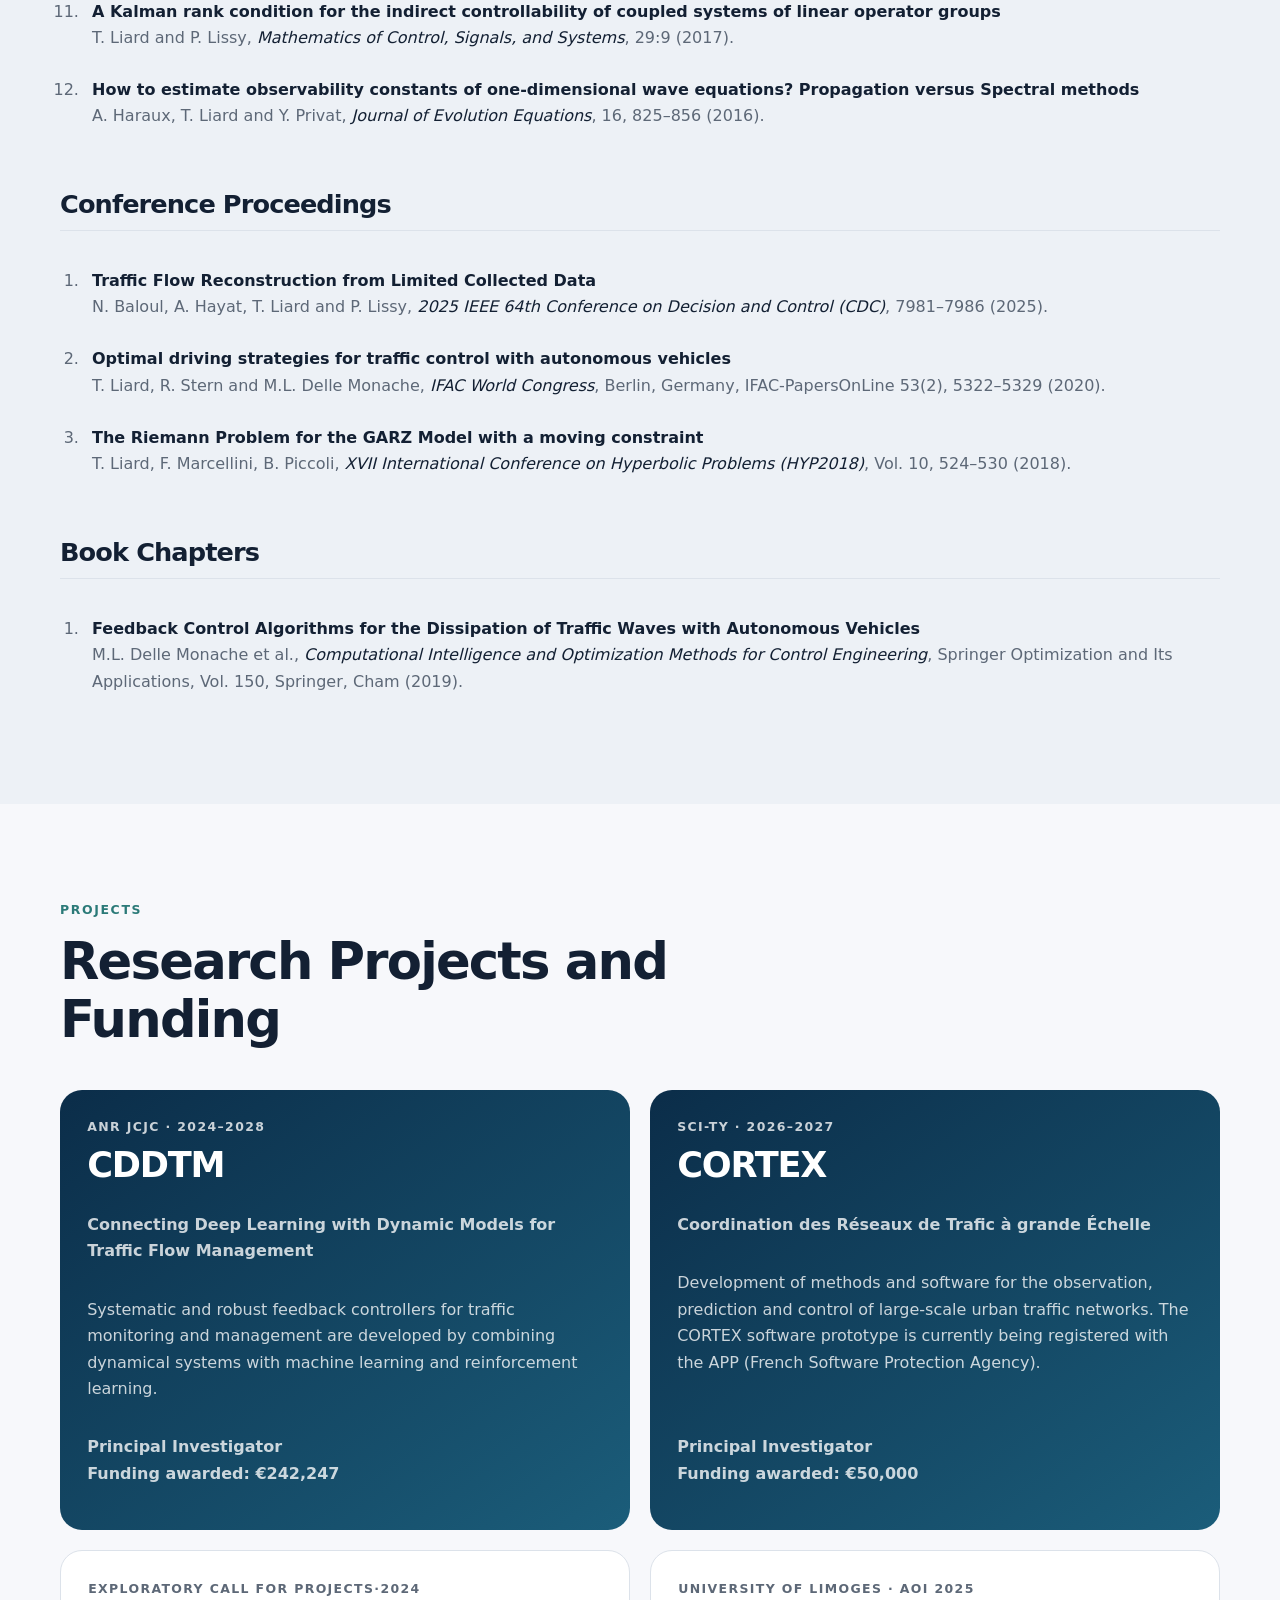
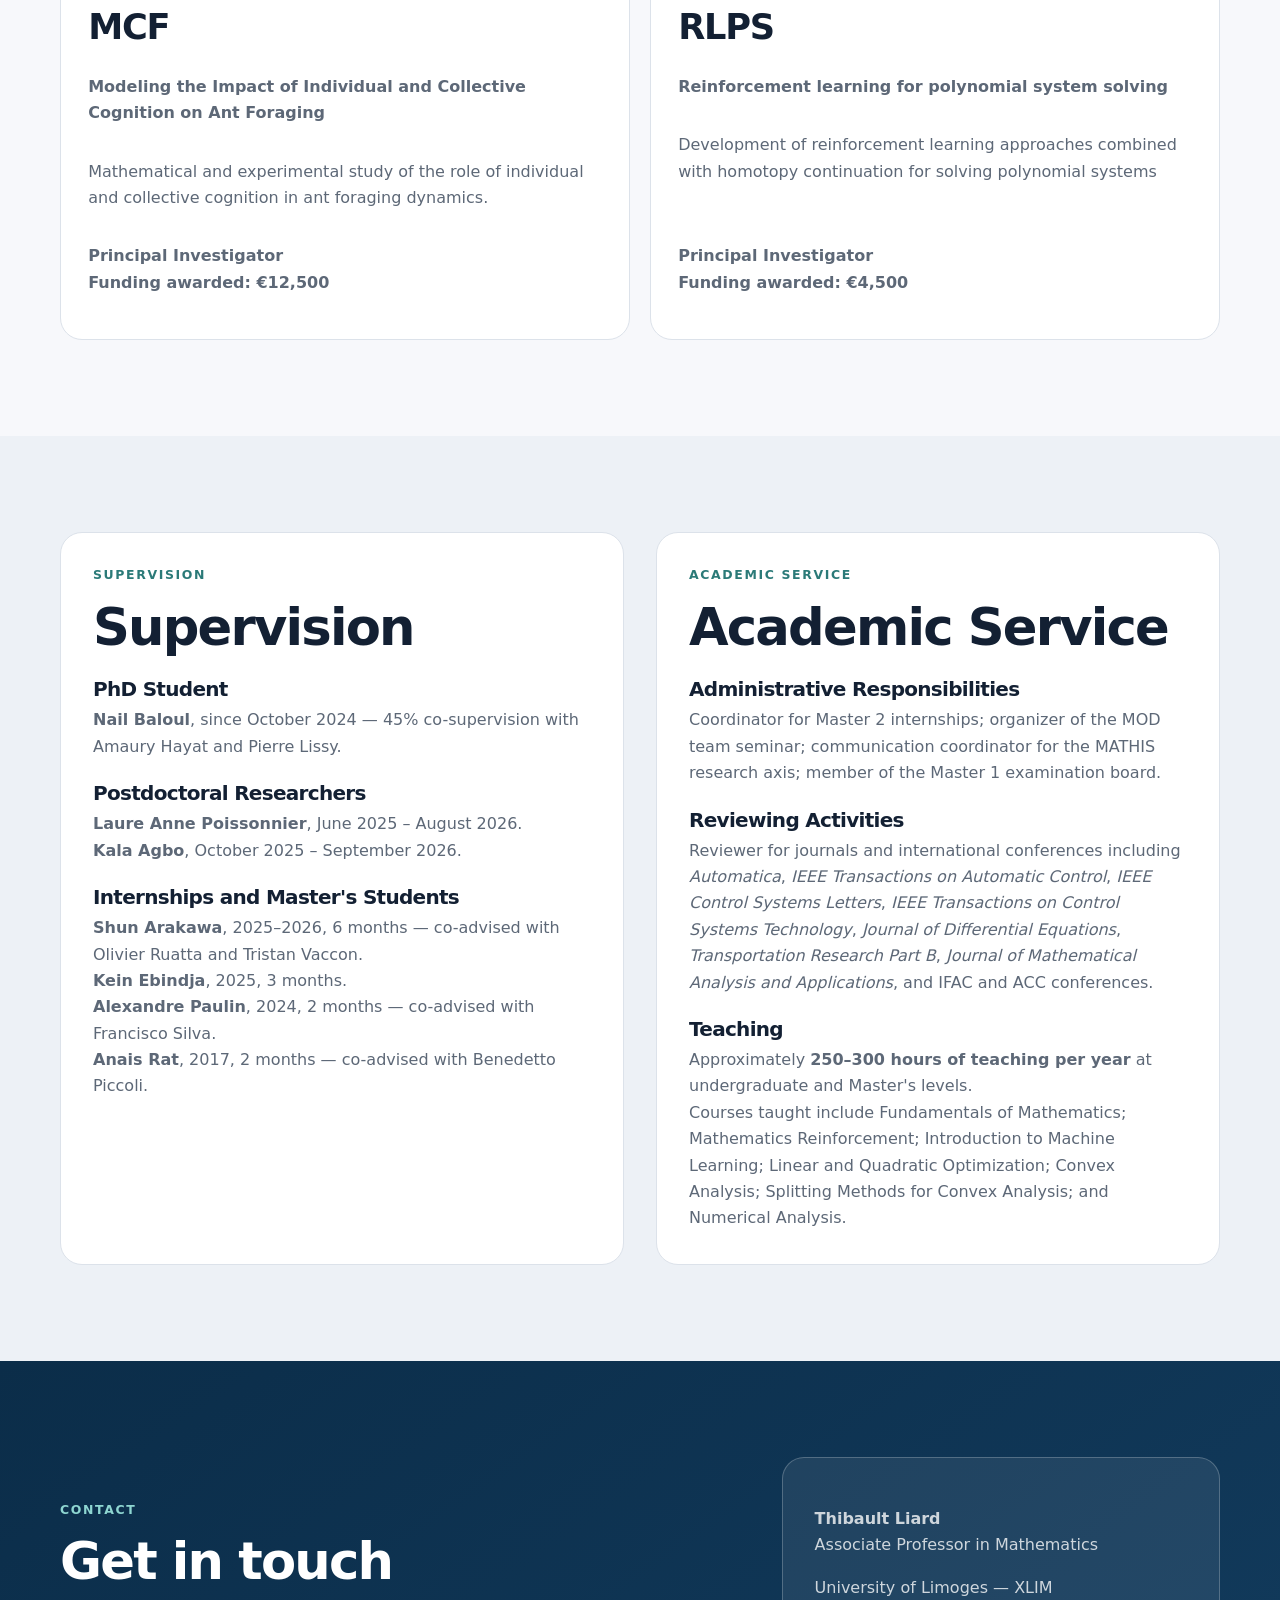
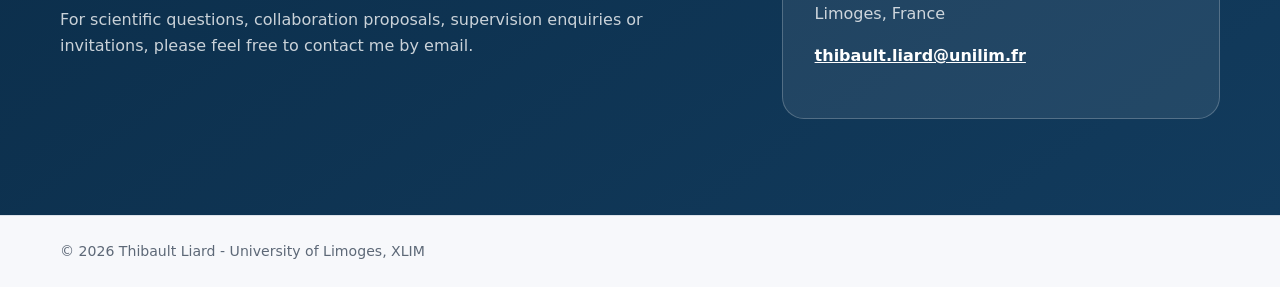
==== commit 51a80c19: "Update index.html" ====
--- a/index.html
+++ b/index.html
@@ -364,7 +364,7 @@
         <h3>CORTEX</h3>
 
         <p class="project-subtitle">
-          COordination des Réseaux de Trafic à grande Échelle
+          Coordination des Réseaux de Trafic à grande Échelle
         </p>
 
         <p>
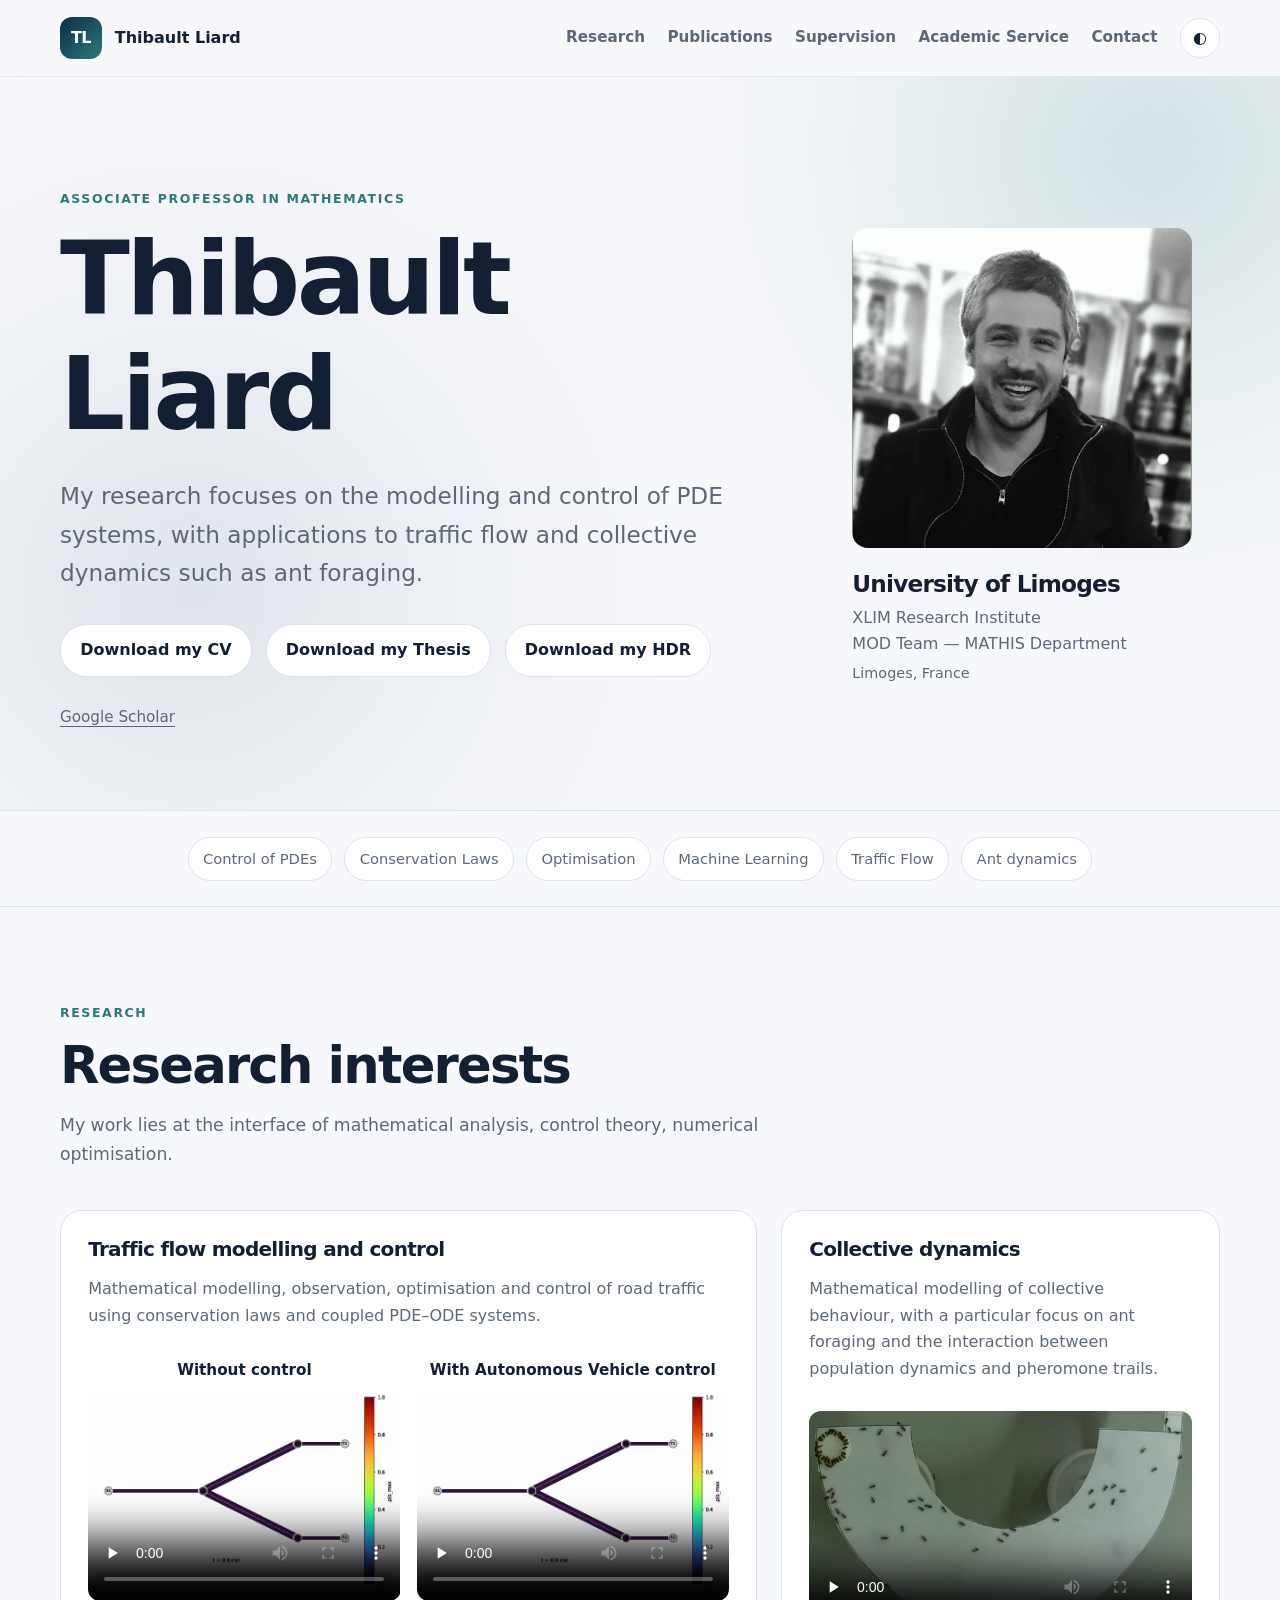
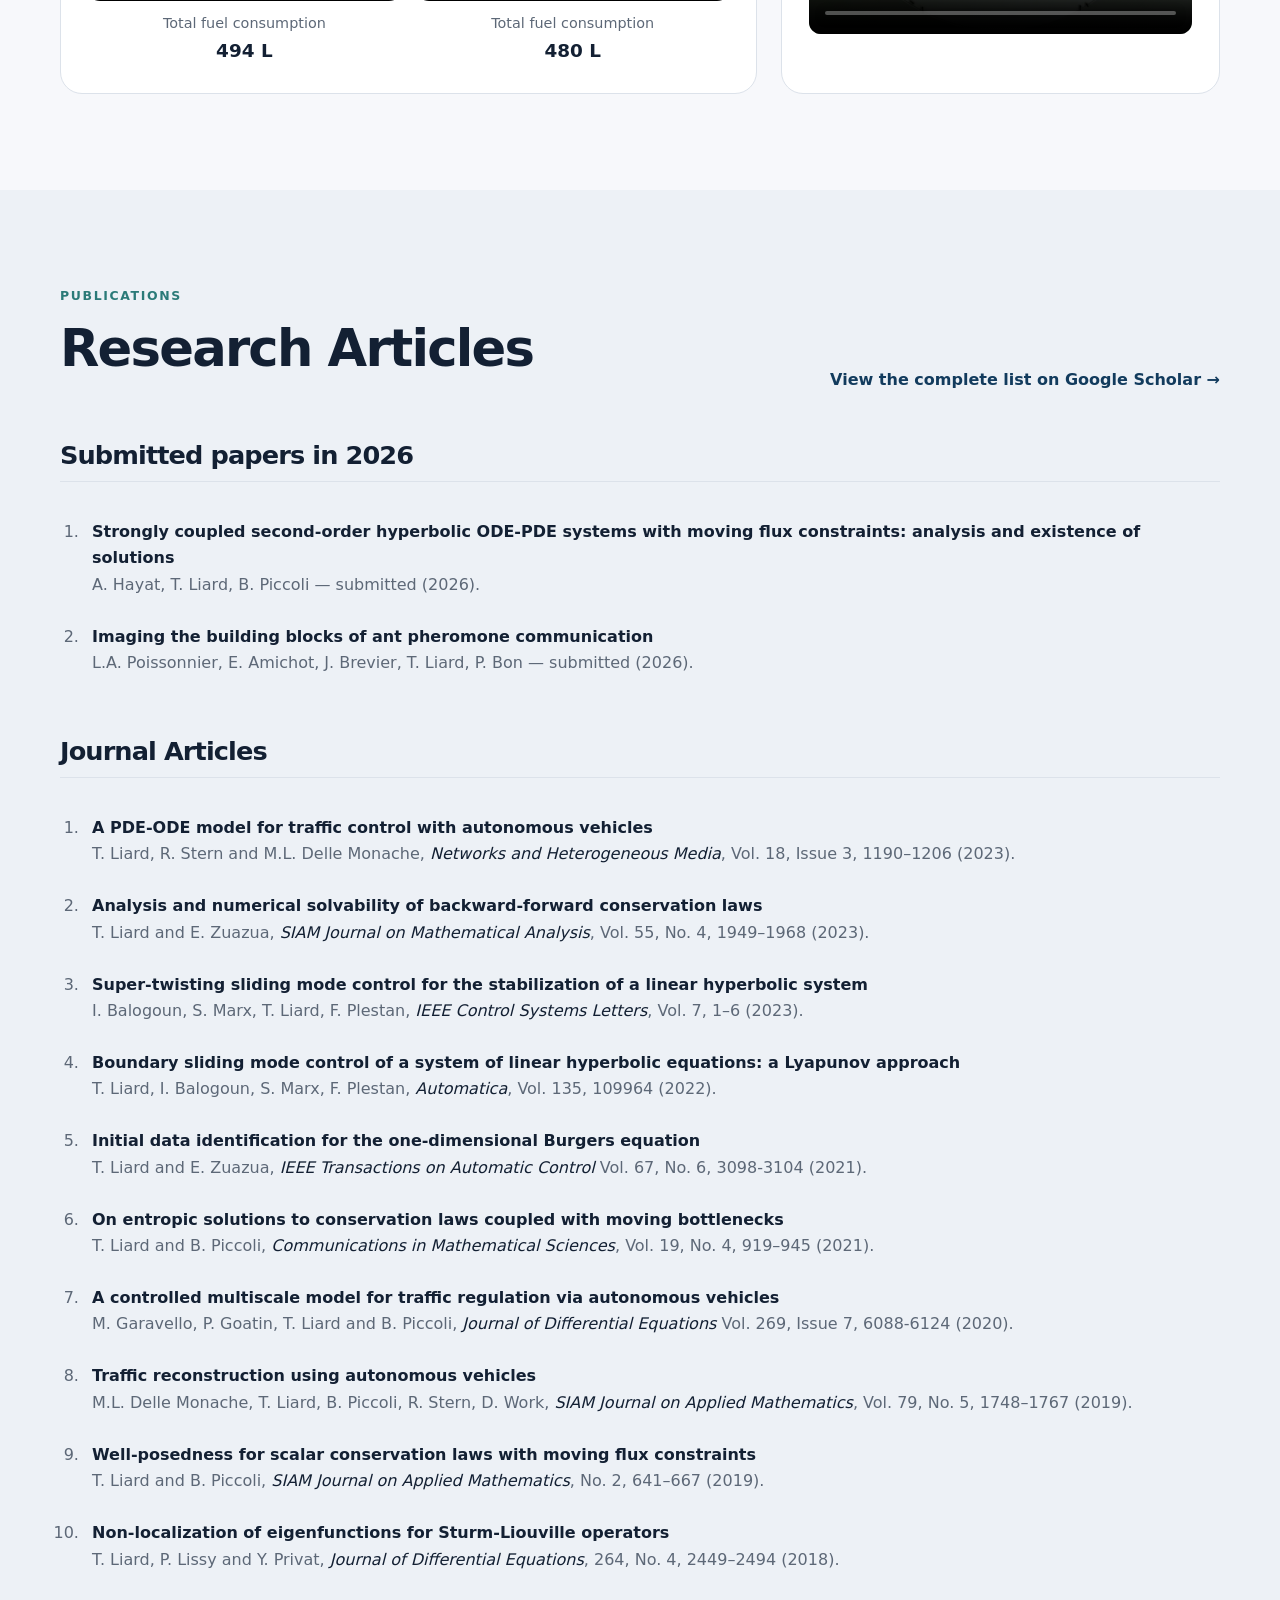
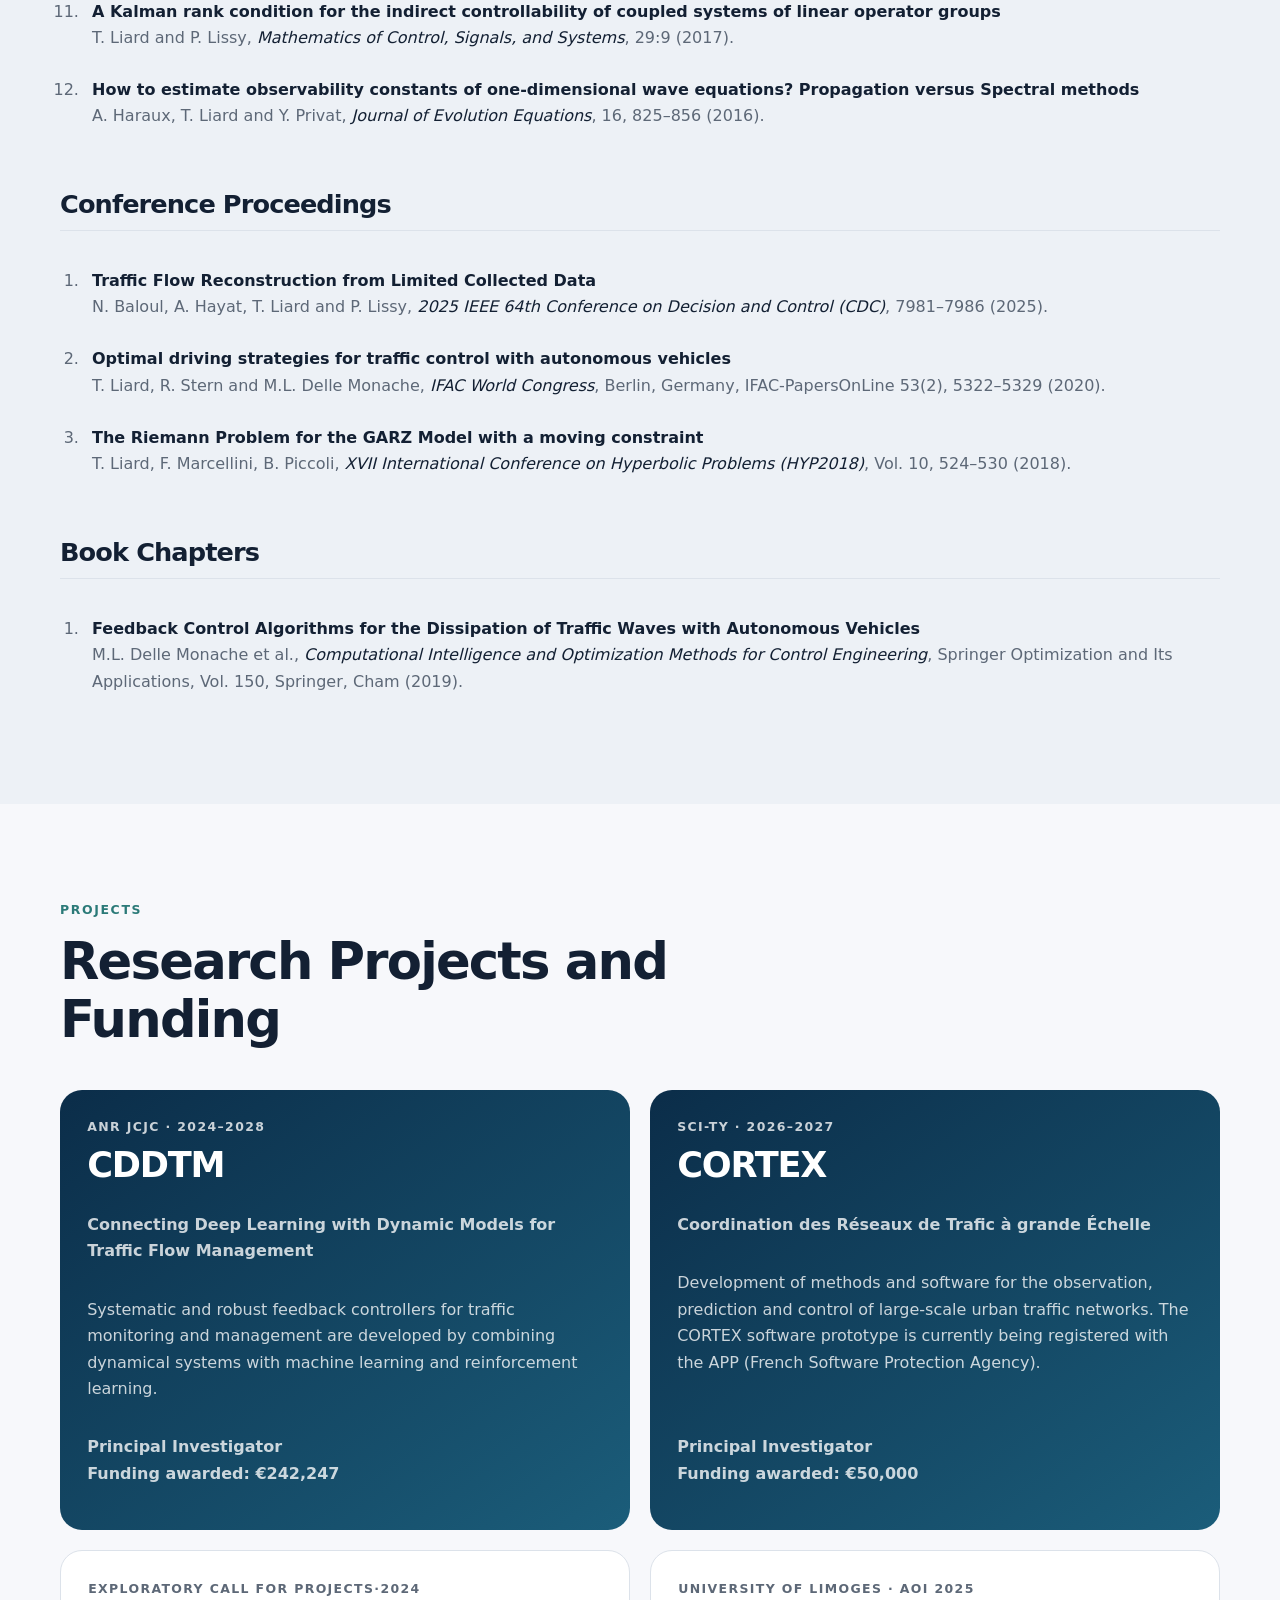
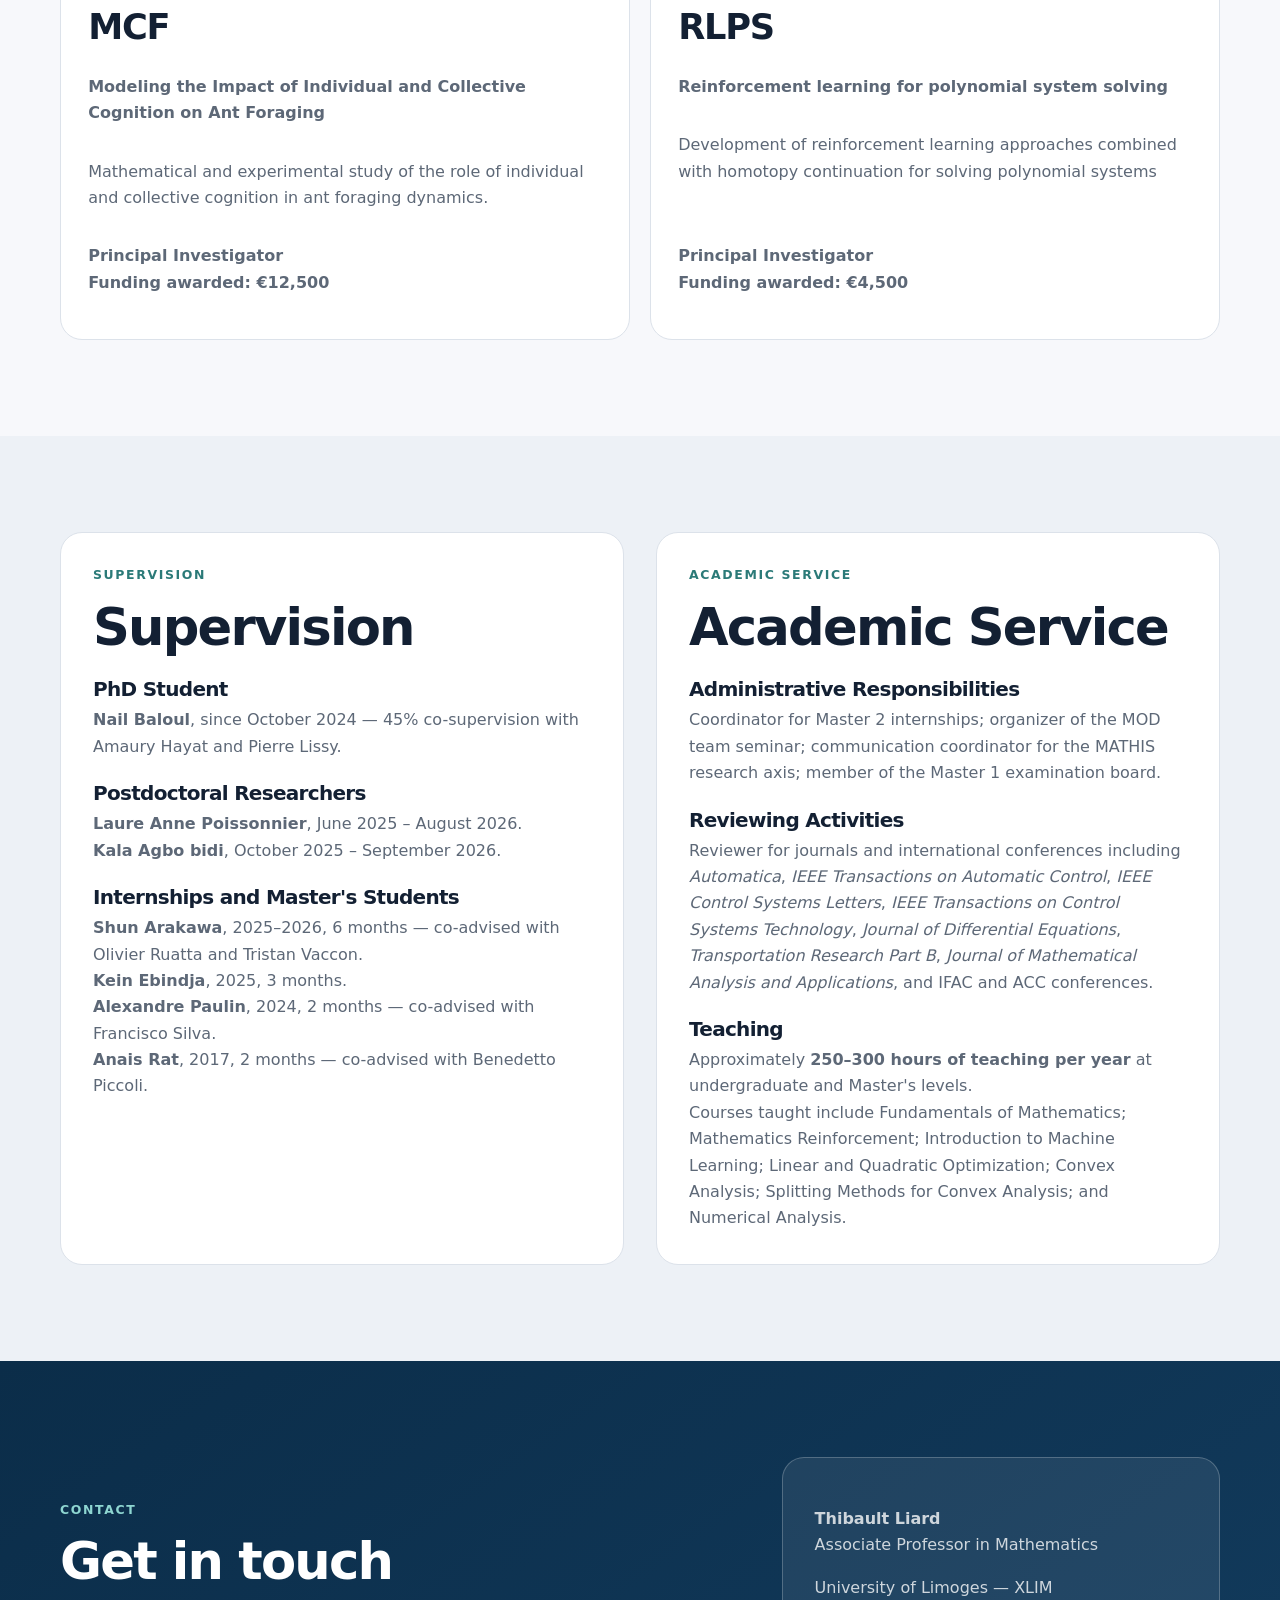
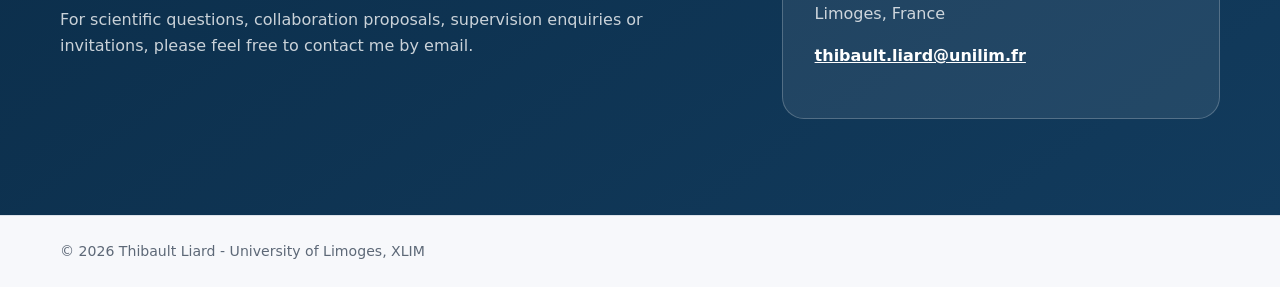
==== commit c9b94dd1: "Update index.html" ====
--- a/index.html
+++ b/index.html
@@ -449,7 +449,7 @@
         <h3>Postdoctoral Researchers</h3>
         <p>
           <strong>Laure Anne Poissonnier</strong>, June 2025 – August 2026.<br>
-          <strong>Kala Agbo</strong>, October 2025 – September 2026.
+          <strong>Kala Agbo bidi</strong>, October 2025 – September 2026.
         </p>
       </div>
 
